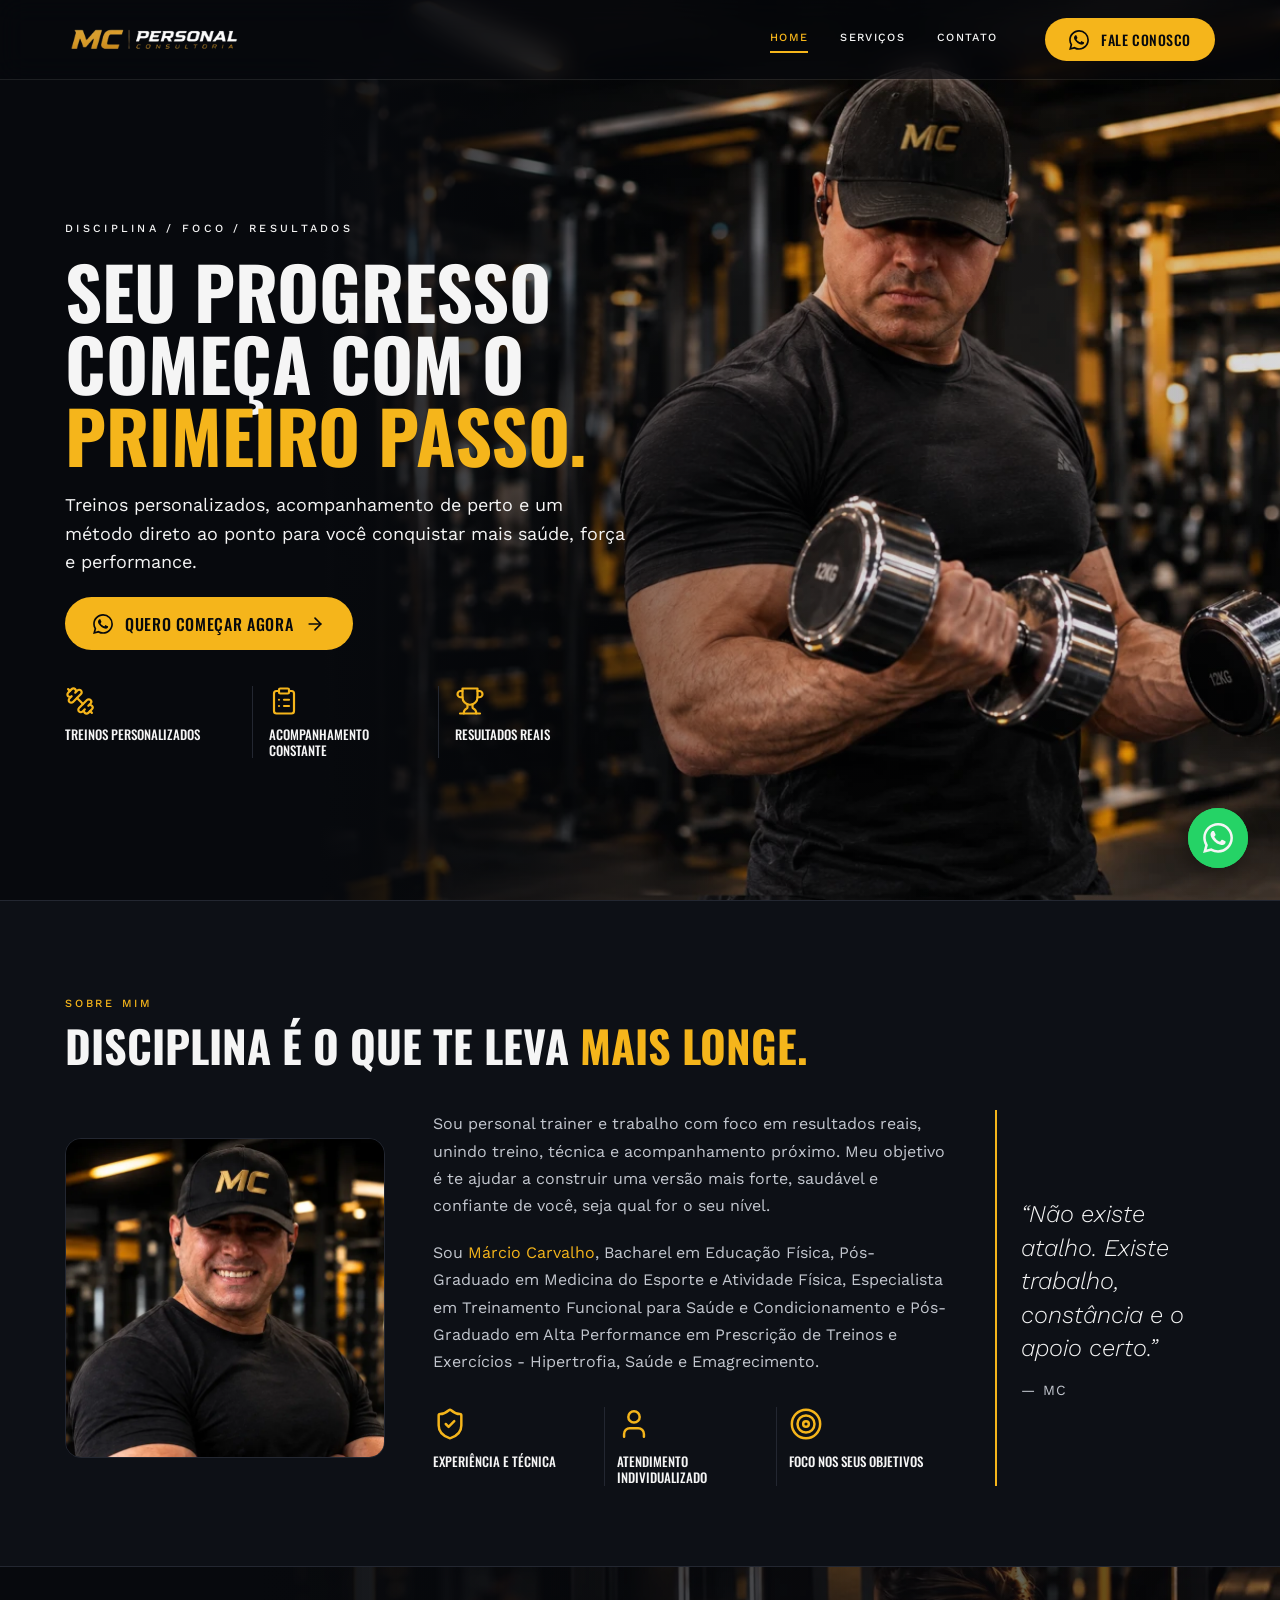
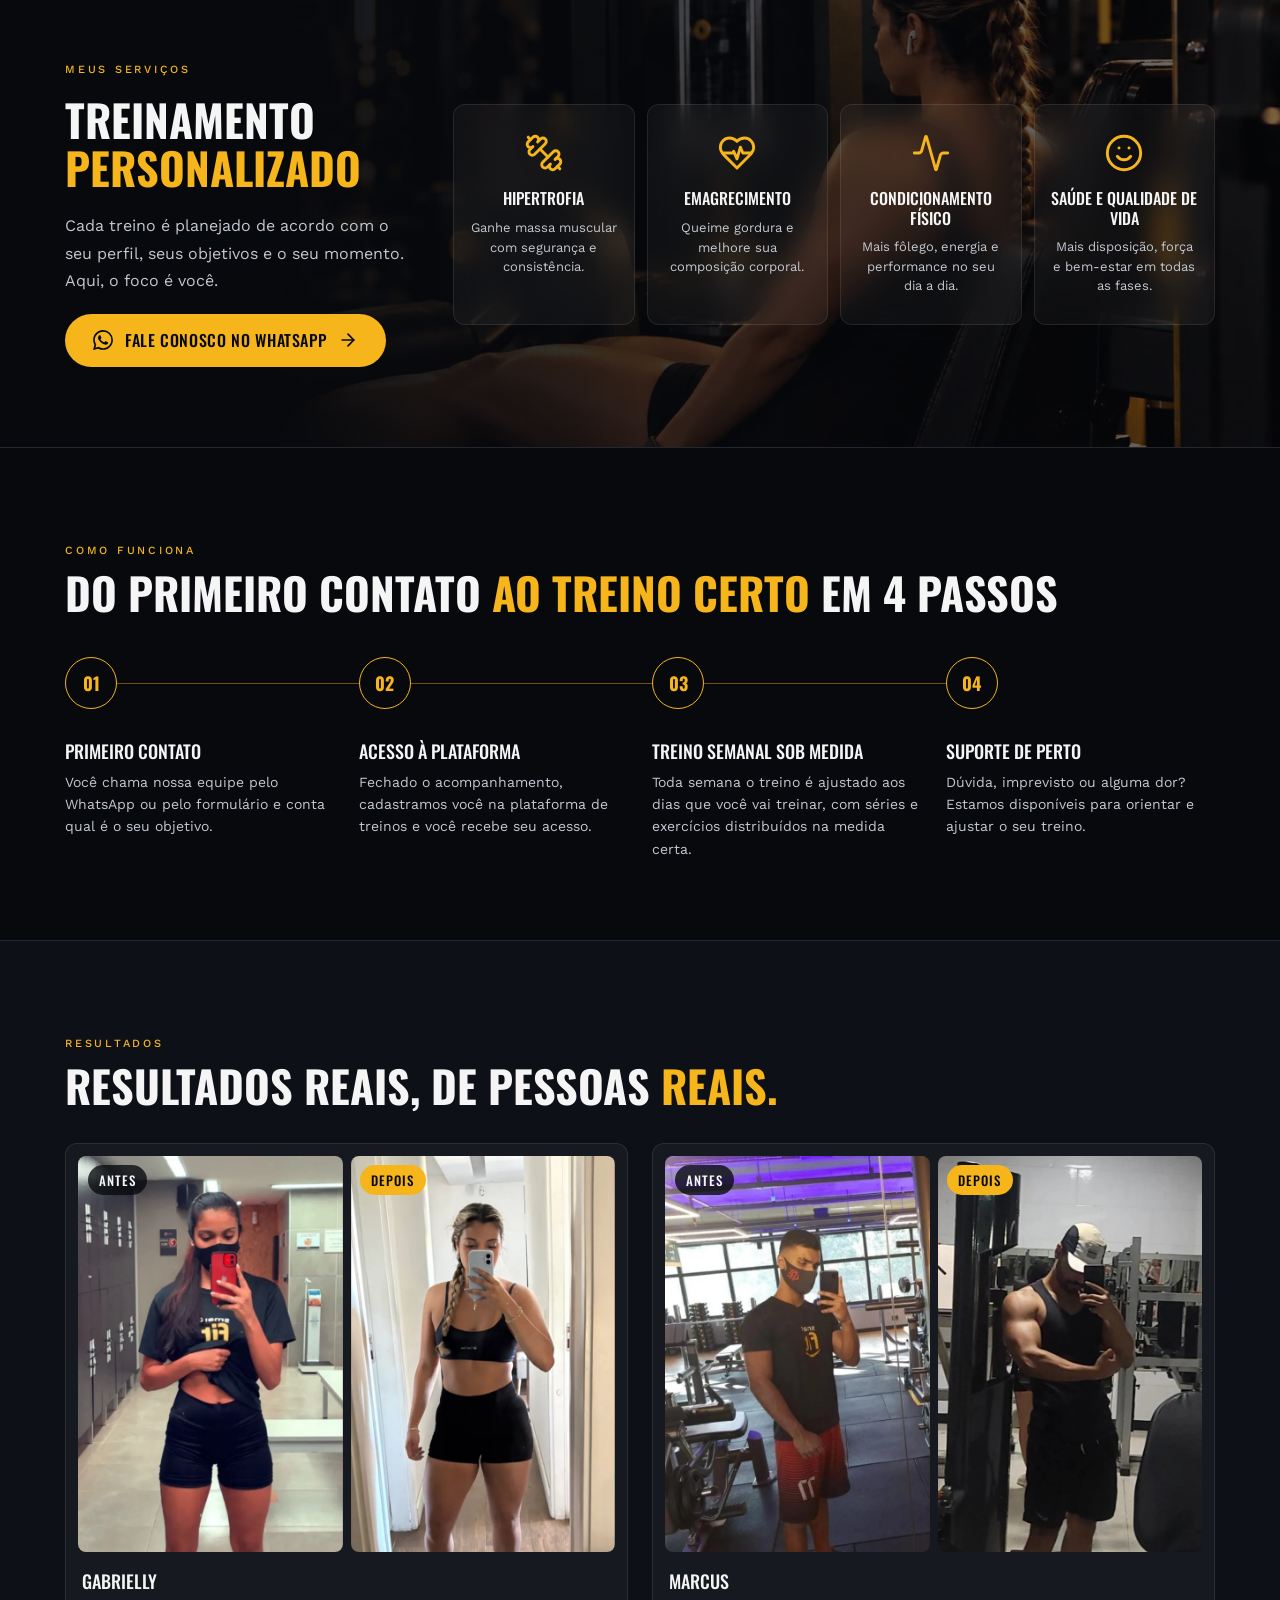
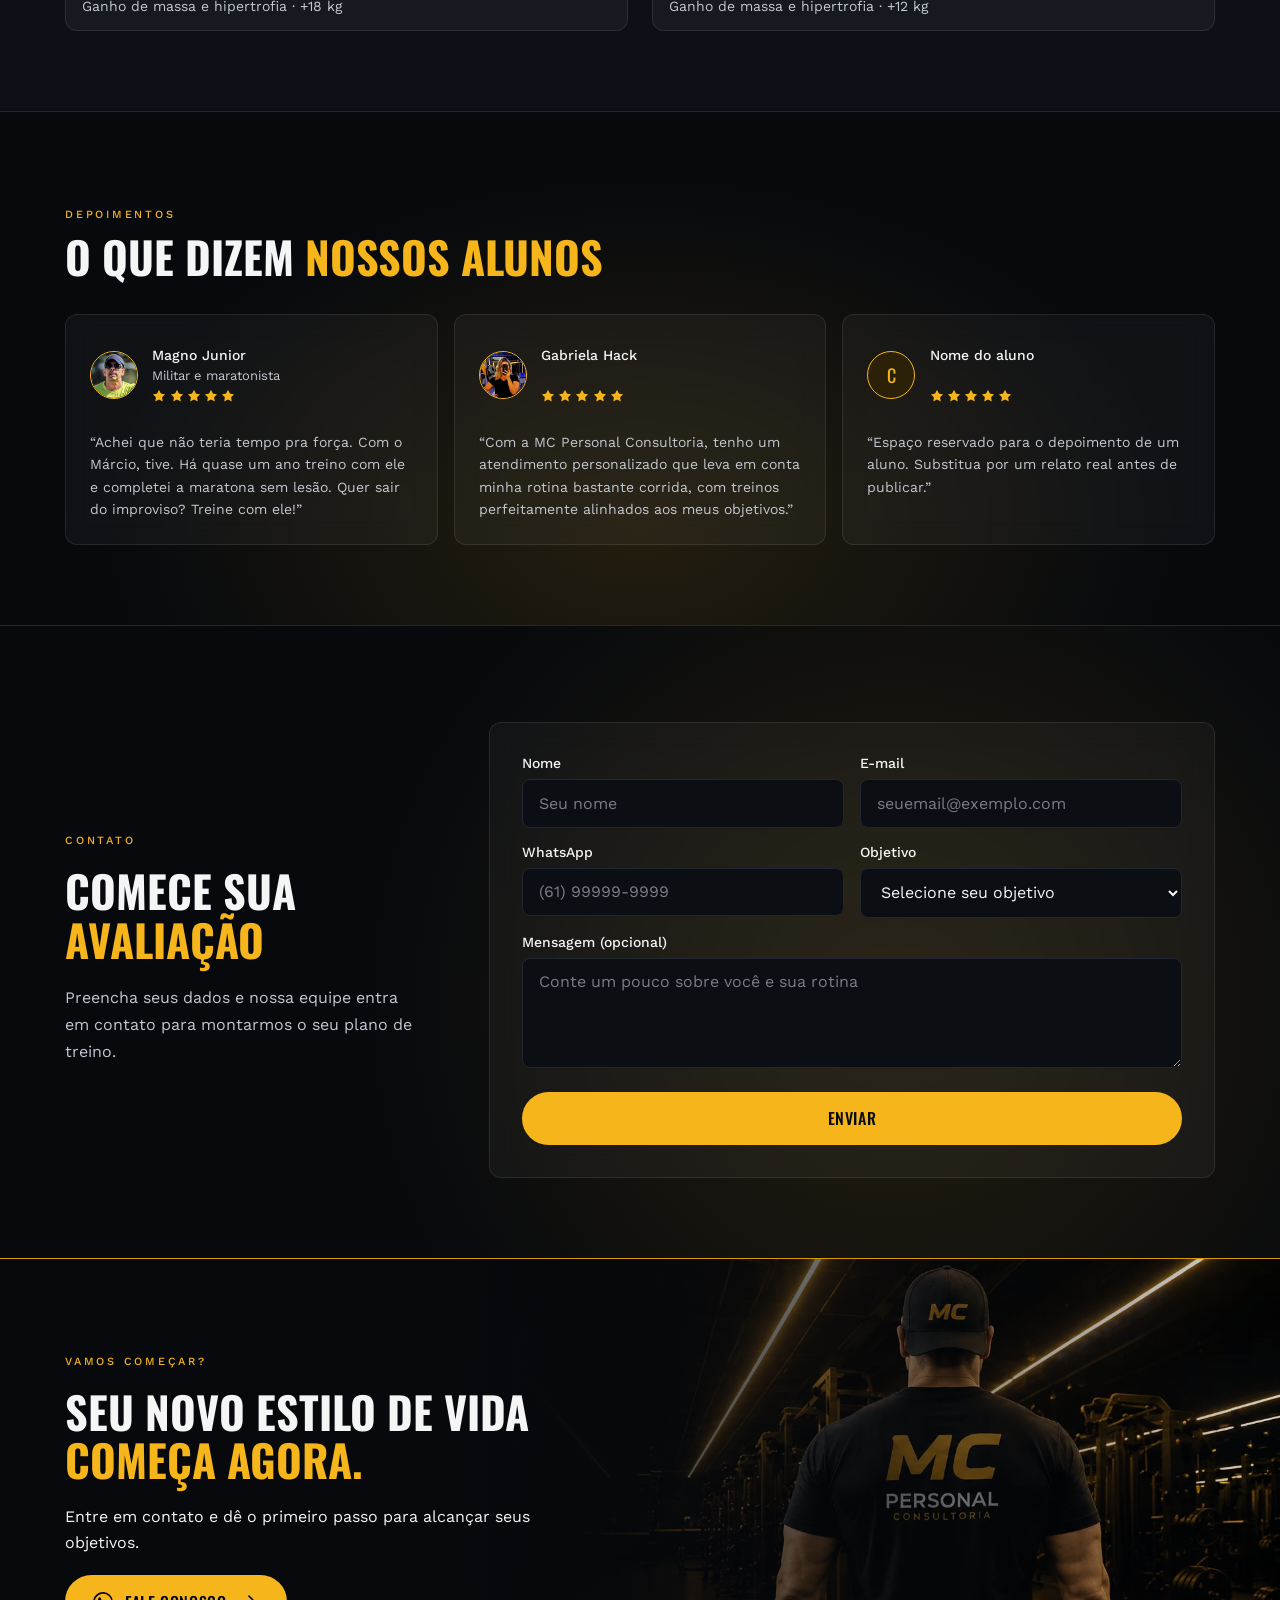
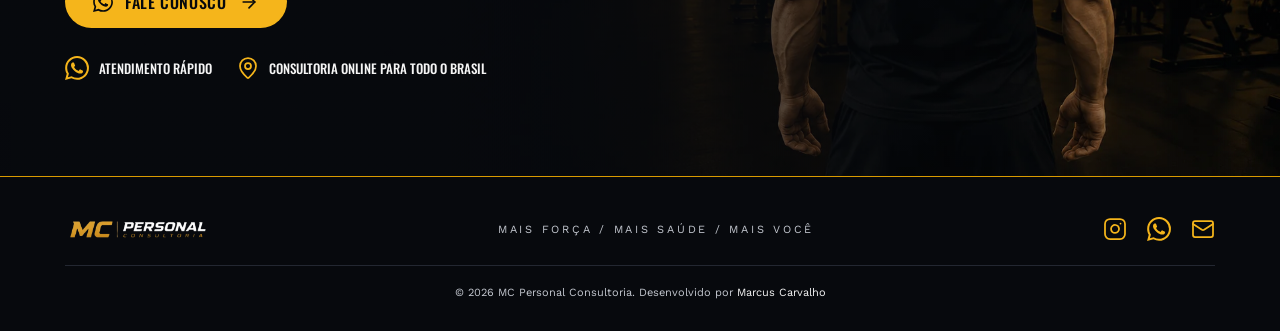
==== index.html @ 65ff67a7 "otimiza o SEO e aponta o site para a Vercel - canonical, og:url e og:image com o endereço da Vercel " ====
<!doctype html>
<html lang="pt-BR">
  <head>
    <meta charset="UTF-8" />
    <meta name="viewport" content="width=device-width, initial-scale=1.0" />
    <meta
      name="description"
      content="Consultoria e treino online com Márcio Carvalho, personal trainer de Brasília: treinos personalizados, ajustados toda semana à sua rotina, com acompanhamento de perto para todo o Brasil."
    />
    <meta name="theme-color" content="#07090d" />
    <meta property="og:type" content="website" />
    <meta property="og:locale" content="pt_BR" />
    <meta property="og:site_name" content="MC Personal Consultoria" />
    <meta
      property="og:title"
      content="MC Personal Consultoria | Personal trainer online"
    />
    <meta
      property="og:description"
      content="Consultoria e treino online com Márcio Carvalho, personal trainer de Brasília. Treinos personalizados e acompanhamento de perto para todo o Brasil."
    />
    <!-- URLs da Vercel: trocar quando o site tiver domínio próprio -->
    <meta property="og:url" content="https://mcpersonal.vercel.app/" />
    <meta
      property="og:image"
      content="https://mcpersonal.vercel.app/assets/og-image.jpg"
    />
    <meta property="og:image:width" content="1200" />
    <meta property="og:image:height" content="630" />
    <meta
      property="og:image:alt"
      content="Márcio Carvalho, personal trainer, treinando com halteres na academia"
    />
    <meta name="twitter:card" content="summary_large_image" />
    <link rel="canonical" href="https://mcpersonal.vercel.app/" />
    <link rel="icon" href="assets/favicon.png" />
    <!-- a foto do hero está no CSS e só seria achada depois da cadeia de @import; o preload antecipa -->
    <link
      rel="preload"
      href="assets/hero.webp"
      as="image"
      type="image/webp"
      fetchpriority="high"
    />
    <!-- abre a conexão com o Google Fonts antes de o global.css pedir as fontes -->
    <link rel="preconnect" href="https://fonts.googleapis.com" />
    <link rel="preconnect" href="https://fonts.gstatic.com" crossorigin />
    <link rel="stylesheet" href="css/style.css" />
    <title>
      Personal Trainer Online | MC Personal Consultoria - Márcio Carvalho
    </title>
    <!-- dados estruturados: dizem ao Google que é um serviço de personal trainer online, sediado em Brasília -->
    <script type="application/ld+json">
      {
        "@context": "https://schema.org",
        "@type": "ProfessionalService",
        "name": "MC Personal Consultoria",
        "description": "Consultoria e treino online com personal trainer: treinos personalizados, ajustados toda semana à rotina do aluno, com acompanhamento de perto.",
        "url": "https://mcpersonal.vercel.app/",
        "image": "https://mcpersonal.vercel.app/assets/og-image.jpg",
        "logo": "https://mcpersonal.vercel.app/assets/logo.webp",
        "telephone": "+55 61 8148-2244",
        "email": "mcpersonalconsultoria@gmail.com",
        "address": {
          "@type": "PostalAddress",
          "addressLocality": "Brasília",
          "addressRegion": "DF",
          "addressCountry": "BR"
        },
        "areaServed": {
          "@type": "Country",
          "name": "Brasil"
        },
        "sameAs": ["https://www.instagram.com/mcpersonalconsultoria/"],
        "founder": {
          "@type": "Person",
          "name": "Márcio Carvalho",
          "jobTitle": "Personal Trainer",
          "description": "Bacharel em Educação Física, Pós-Graduado em Medicina do Esporte e Atividade Física, Especialista em Treinamento Funcional para Saúde e Condicionamento e Pós-Graduado em Alta Performance em Prescrição de Treinos e Exercícios."
        },
        "hasOfferCatalog": {
          "@type": "OfferCatalog",
          "name": "Serviços",
          "itemListElement": [
            {
              "@type": "Offer",
              "itemOffered": {
                "@type": "Service",
                "name": "Treino online para hipertrofia"
              }
            },
            {
              "@type": "Offer",
              "itemOffered": {
                "@type": "Service",
                "name": "Treino online para emagrecimento"
              }
            },
            {
              "@type": "Offer",
              "itemOffered": {
                "@type": "Service",
                "name": "Condicionamento físico"
              }
            },
            {
              "@type": "Offer",
              "itemOffered": {
                "@type": "Service",
                "name": "Saúde e qualidade de vida"
              }
            }
          ]
        }
      }
    </script>
  </head>
  <body>
    <!-- ícones reaproveitados na página com <use href="#icon-..." /> -->
    <svg class="icons" hidden>
      <symbol id="icon-whatsapp" viewBox="0 0 24 24">
        <path
          fill="currentColor"
          d="M17.47 14.38c-.3-.15-1.76-.87-2.03-.97-.27-.1-.47-.15-.67.15-.2.3-.77.97-.94 1.16-.17.2-.35.22-.64.07-.3-.15-1.26-.46-2.39-1.47-.88-.79-1.48-1.76-1.65-2.06-.17-.3-.02-.46.13-.61.13-.13.3-.35.45-.52.15-.17.2-.3.3-.5.1-.2.05-.37-.03-.52-.07-.15-.67-1.61-.92-2.21-.24-.58-.49-.5-.67-.51h-.57c-.2 0-.52.07-.79.37-.27.3-1.04 1.02-1.04 2.48 0 1.46 1.07 2.88 1.21 3.07.15.2 2.1 3.2 5.08 4.49.71.31 1.26.49 1.7.63.71.23 1.36.2 1.87.12.57-.09 1.76-.72 2.01-1.41.25-.7.25-1.29.17-1.41-.07-.13-.27-.2-.57-.35m-5.42 7.4h-.01a9.87 9.87 0 0 1-5.03-1.38l-.36-.21-3.74.98 1-3.65-.24-.37a9.86 9.86 0 0 1-1.51-5.26c0-5.45 4.44-9.88 9.89-9.88 2.64 0 5.12 1.03 6.99 2.9a9.83 9.83 0 0 1 2.89 6.99c0 5.45-4.44 9.88-9.88 9.88m8.41-18.3A11.82 11.82 0 0 0 12.05 0C5.5 0 .16 5.34.16 11.89c0 2.1.55 4.14 1.59 5.95L.06 24l6.3-1.65a11.88 11.88 0 0 0 5.68 1.45h.01c6.55 0 11.89-5.34 11.89-11.89a11.82 11.82 0 0 0-3.48-8.41Z"
        />
      </symbol>
      <symbol id="icon-arrow" viewBox="0 0 24 24">
        <g
          fill="none"
          stroke="currentColor"
          stroke-width="2"
          stroke-linecap="round"
          stroke-linejoin="round"
        >
          <path d="M5 12h14" />
          <path d="m12 5 7 7-7 7" />
        </g>
      </symbol>
      <symbol id="icon-dumbbell" viewBox="0 0 24 24">
        <g
          fill="none"
          stroke="currentColor"
          stroke-width="1.75"
          stroke-linecap="round"
          stroke-linejoin="round"
        >
          <path d="M14.4 14.4 9.6 9.6" />
          <path
            d="M18.66 21.49a2 2 0 1 1-2.83-2.83l-1.77 1.77a2 2 0 1 1-2.83-2.83l6.37-6.36a2 2 0 1 1 2.83 2.83l-1.77 1.77a2 2 0 1 1 2.83 2.83z"
          />
          <path d="m21.5 21.5-1.4-1.4" />
          <path d="M3.9 3.9 2.5 2.5" />
          <path
            d="M6.4 12.77a2 2 0 1 1-2.83-2.83l1.77-1.77a2 2 0 1 1-2.83-2.83l2.83-2.83a2 2 0 1 1 2.83 2.83l1.77-1.77a2 2 0 1 1 2.83 2.83z"
          />
        </g>
      </symbol>
      <symbol id="icon-clipboard" viewBox="0 0 24 24">
        <g
          fill="none"
          stroke="currentColor"
          stroke-width="1.75"
          stroke-linecap="round"
          stroke-linejoin="round"
        >
          <rect width="8" height="4" x="8" y="2" rx="1" />
          <path
            d="M16 4h2a2 2 0 0 1 2 2v14a2 2 0 0 1-2 2H6a2 2 0 0 1-2-2V6a2 2 0 0 1 2-2h2"
          />
          <path d="M12 11h4" />
          <path d="M12 16h4" />
          <path d="M8 11h.01" />
          <path d="M8 16h.01" />
        </g>
      </symbol>
      <symbol id="icon-trophy" viewBox="0 0 24 24">
        <g
          fill="none"
          stroke="currentColor"
          stroke-width="1.75"
          stroke-linecap="round"
          stroke-linejoin="round"
        >
          <path d="M6 9H4.5a2.5 2.5 0 0 1 0-5H6" />
          <path d="M18 9h1.5a2.5 2.5 0 0 0 0-5H18" />
          <path d="M4 22h16" />
          <path
            d="M10 14.66V17c0 .55-.47.98-.97 1.21C7.85 18.75 7 20.24 7 22"
          />
          <path
            d="M14 14.66V17c0 .55.47.98.97 1.21C16.15 18.75 17 20.24 17 22"
          />
          <path d="M18 2H6v7a6 6 0 0 0 12 0V2Z" />
        </g>
      </symbol>
      <symbol id="icon-shield" viewBox="0 0 24 24">
        <g
          fill="none"
          stroke="currentColor"
          stroke-width="1.75"
          stroke-linecap="round"
          stroke-linejoin="round"
        >
          <path
            d="M20 13c0 5-3.5 7.5-7.66 8.95a1 1 0 0 1-.67-.01C7.5 20.5 4 18 4 13V6a1 1 0 0 1 1-1c2 0 4.5-1.2 6.24-2.72a1.17 1.17 0 0 1 1.52 0C14.51 3.81 17 5 19 5a1 1 0 0 1 1 1z"
          />
          <path d="m9 12 2 2 4-4" />
        </g>
      </symbol>
      <symbol id="icon-user" viewBox="0 0 24 24">
        <g
          fill="none"
          stroke="currentColor"
          stroke-width="1.75"
          stroke-linecap="round"
          stroke-linejoin="round"
        >
          <path d="M19 21v-2a4 4 0 0 0-4-4H9a4 4 0 0 0-4 4v2" />
          <circle cx="12" cy="7" r="4" />
        </g>
      </symbol>
      <symbol id="icon-target" viewBox="0 0 24 24">
        <g
          fill="none"
          stroke="currentColor"
          stroke-width="1.75"
          stroke-linecap="round"
          stroke-linejoin="round"
        >
          <circle cx="12" cy="12" r="10" />
          <circle cx="12" cy="12" r="6" />
          <circle cx="12" cy="12" r="2" />
        </g>
      </symbol>
      <symbol id="icon-heart" viewBox="0 0 24 24">
        <g
          fill="none"
          stroke="currentColor"
          stroke-width="1.75"
          stroke-linecap="round"
          stroke-linejoin="round"
        >
          <path
            d="M19 14c1.49-1.46 3-3.21 3-5.5A5.5 5.5 0 0 0 16.5 3c-1.76 0-3 .5-4.5 2-1.5-1.5-2.74-2-4.5-2A5.5 5.5 0 0 0 2 8.5c0 2.3 1.5 4.05 3 5.5l7 7Z"
          />
          <path d="M3.22 12H9.5l.5-1 2 4.5 2-7 1.5 3.5h5.27" />
        </g>
      </symbol>
      <symbol id="icon-activity" viewBox="0 0 24 24">
        <g
          fill="none"
          stroke="currentColor"
          stroke-width="1.75"
          stroke-linecap="round"
          stroke-linejoin="round"
        >
          <path
            d="M22 12h-2.48a2 2 0 0 0-1.93 1.46l-2.35 8.36a.25.25 0 0 1-.48 0L9.24 2.18a.25.25 0 0 0-.48 0l-2.35 8.36A2 2 0 0 1 4.49 12H2"
          />
        </g>
      </symbol>
      <symbol id="icon-smile" viewBox="0 0 24 24">
        <g
          fill="none"
          stroke="currentColor"
          stroke-width="1.75"
          stroke-linecap="round"
          stroke-linejoin="round"
        >
          <circle cx="12" cy="12" r="10" />
          <path d="M8 14s1.5 2 4 2 4-2 4-2" />
          <path d="M9 9h.01" />
          <path d="M15 9h.01" />
        </g>
      </symbol>
      <symbol id="icon-star" viewBox="0 0 24 24">
        <path
          fill="currentColor"
          d="M11.53 2.3a.53.53 0 0 1 .94 0l2.31 4.68a2.12 2.12 0 0 0 1.6 1.16l5.16.76a.53.53 0 0 1 .3.9l-3.74 3.64a2.12 2.12 0 0 0-.61 1.88l.88 5.14a.53.53 0 0 1-.77.56l-4.62-2.43a2.12 2.12 0 0 0-1.97 0L6.4 21.01a.53.53 0 0 1-.77-.56l.88-5.14a2.12 2.12 0 0 0-.61-1.88L2.16 9.8a.53.53 0 0 1 .3-.91l5.16-.75a2.12 2.12 0 0 0 1.6-1.16z"
        />
      </symbol>
      <symbol id="icon-pin" viewBox="0 0 24 24">
        <g
          fill="none"
          stroke="currentColor"
          stroke-width="1.75"
          stroke-linecap="round"
          stroke-linejoin="round"
        >
          <path
            d="M20 10c0 4.99-5.54 10.19-7.4 11.8a1 1 0 0 1-1.2 0C9.54 20.19 4 14.99 4 10a8 8 0 0 1 16 0"
          />
          <circle cx="12" cy="10" r="3" />
        </g>
      </symbol>
      <symbol id="icon-instagram" viewBox="0 0 24 24">
        <g
          fill="none"
          stroke="currentColor"
          stroke-width="1.75"
          stroke-linecap="round"
          stroke-linejoin="round"
        >
          <rect width="20" height="20" x="2" y="2" rx="5" />
          <path d="M16 11.37A4 4 0 1 1 12.63 8 4 4 0 0 1 16 11.37z" />
          <path d="M17.5 6.5h.01" />
        </g>
      </symbol>
      <symbol id="icon-mail" viewBox="0 0 24 24">
        <g
          fill="none"
          stroke="currentColor"
          stroke-width="1.75"
          stroke-linecap="round"
          stroke-linejoin="round"
        >
          <rect width="20" height="16" x="2" y="4" rx="2" />
          <path d="m22 7-8.97 5.7a1.94 1.94 0 0 1-2.06 0L2 7" />
        </g>
      </symbol>
    </svg>
    <header class="header">
      <div class="header-content">
        <a class="logo" href="#inicio" aria-label="Voltar ao início">
          <img
            class="logo-img"
            src="assets/logo.webp"
            alt="Logo da MC Personal Consultoria"
            width="480"
            height="75"
          />
        </a>
        <div class="navigation">
          <button
            class="menu-toggle"
            type="button"
            aria-label="Abrir menu"
            aria-expanded="false"
            aria-controls="menu-principal"
          >
            <span class="bar"></span>
            <span class="bar"></span>
            <span class="bar"></span>
          </button>
          <nav class="navbar" id="menu-principal">
            <ul class="nav-list">
              <li><a class="nav-link ativo" href="#inicio">Home</a></li>
              <li><a class="nav-link" href="#servicos">Serviços</a></li>
              <li><a class="nav-link" href="#contato">Contato</a></li>
            </ul>
            <a
              class="primary-button nav-button"
              href="https://wa.me/556181482244?text=Olá!%20Vim%20pelo%20site%20e%20quero%20começar."
              target="_blank"
              rel="noopener noreferrer"
            >
              <svg class="button-icon" aria-hidden="true">
                <use href="#icon-whatsapp" />
              </svg>
              Fale conosco
            </a>
          </nav>
        </div>
      </div>
    </header>
    <main>
      <section class="hero" id="inicio">
        <div class="hero-content">
          <div class="hero-copy">
            <p class="hero-tagline">Disciplina / Foco / Resultados</p>
            <h1 class="hero-title">
              Seu progresso começa com o
              <span class="destaque">primeiro passo.</span>
            </h1>
            <p class="hero-text">
              Treinos personalizados, acompanhamento de perto e um método direto
              ao ponto para você conquistar mais saúde, força e performance.
            </p>
            <a
              class="primary-button"
              href="https://wa.me/556181482244?text=Olá!%20Vim%20pelo%20site%20e%20quero%20começar."
              target="_blank"
              rel="noopener noreferrer"
            >
              <svg class="button-icon" aria-hidden="true">
                <use href="#icon-whatsapp" />
              </svg>
              Quero começar agora
              <svg class="button-icon" aria-hidden="true">
                <use href="#icon-arrow" />
              </svg>
            </a>
            <div class="hero-cards">
              <div class="hero-cards-item reveal">
                <svg class="hero-cards-img" aria-hidden="true">
                  <use href="#icon-dumbbell" />
                </svg>
                <h3 class="hero-cards-item-title">Treinos personalizados</h3>
              </div>
              <div class="hero-cards-item reveal">
                <svg class="hero-cards-img" aria-hidden="true">
                  <use href="#icon-clipboard" />
                </svg>
                <h3 class="hero-cards-item-title">Acompanhamento constante</h3>
              </div>
              <div class="hero-cards-item reveal">
                <svg class="hero-cards-img" aria-hidden="true">
                  <use href="#icon-trophy" />
                </svg>
                <h3 class="hero-cards-item-title">Resultados reais</h3>
              </div>
            </div>
          </div>
        </div>
      </section>
      <section class="about" id="sobre">
        <h2 class="section-title">SOBRE MIM</h2>
        <h3 class="section-headline about-headline">
          Disciplina é o que te leva
          <span class="destaque">mais longe.</span>
        </h3>
        <div class="about-content">
          <figure class="about-figure reveal reveal-left">
            <img
              class="about-img"
              src="assets/profile.webp"
              alt="Márcio Carvalho sorrindo, de boné MC, na academia"
              width="640"
              height="640"
              loading="lazy"
              decoding="async"
            />
          </figure>
          <div class="about-copy reveal">
            <p class="about-text">
              Sou personal trainer e trabalho com foco em resultados reais,
              unindo treino, técnica e acompanhamento próximo. Meu objetivo é te
              ajudar a construir uma versão mais forte, saudável e confiante de
              você, seja qual for o seu nível.
            </p>
            <p class="about-text">
              Sou <span class="destaque">Márcio Carvalho</span>, Bacharel em
              Educação Física, Pós-Graduado em Medicina do Esporte e Atividade
              Física, Especialista em Treinamento Funcional para Saúde e
              Condicionamento e Pós-Graduado em Alta Performance em Prescrição
              de Treinos e Exercícios - Hipertrofia, Saúde e Emagrecimento.
            </p>
            <div class="about-cards">
              <div class="about-cards-item reveal">
                <svg class="about-cards-img" aria-hidden="true">
                  <use href="#icon-shield" />
                </svg>
                <h4 class="about-cards-item-title">Experiência e técnica</h4>
              </div>
              <div class="about-cards-item reveal">
                <svg class="about-cards-img" aria-hidden="true">
                  <use href="#icon-user" />
                </svg>
                <h4 class="about-cards-item-title">
                  Atendimento individualizado
                </h4>
              </div>
              <div class="about-cards-item reveal">
                <svg class="about-cards-img" aria-hidden="true">
                  <use href="#icon-target" />
                </svg>
                <h4 class="about-cards-item-title">Foco nos seus objetivos</h4>
              </div>
            </div>
          </div>
          <blockquote class="about-quote reveal reveal-right">
            <p class="about-quote-text">
              “Não existe atalho. Existe trabalho, constância e o apoio certo.”
            </p>
            <cite class="about-quote-author">— MC</cite>
          </blockquote>
        </div>
      </section>
      <section class="services" id="servicos">
        <div class="services-content">
          <div class="services-copy reveal">
            <h2 class="section-title">MEUS SERVIÇOS</h2>
            <h3 class="section-headline">
              Treinamento <span class="destaque">personalizado</span>
            </h3>
            <p class="services-text">
              Cada treino é planejado de acordo com o seu perfil, seus objetivos
              e o seu momento. Aqui, o foco é você.
            </p>
            <a
              class="primary-button"
              href="https://wa.me/556181482244?text=Olá!%20Quero%20saber%20mais%20sobre%20o%20treinamento%20personalizado."
              target="_blank"
              rel="noopener noreferrer"
            >
              <svg class="button-icon" aria-hidden="true">
                <use href="#icon-whatsapp" />
              </svg>
              Fale conosco no WhatsApp
              <svg class="button-icon" aria-hidden="true">
                <use href="#icon-arrow" />
              </svg>
            </a>
          </div>
          <div class="services-cards">
            <div class="services-cards-item reveal">
              <svg class="services-cards-img" aria-hidden="true">
                <use href="#icon-dumbbell" />
              </svg>
              <div class="services-cards-item-copy">
                <h4 class="services-cards-item-title">Hipertrofia</h4>
                <p class="services-cards-item-text">
                  Ganhe massa muscular com segurança e consistência.
                </p>
              </div>
            </div>
            <div class="services-cards-item reveal">
              <svg class="services-cards-img" aria-hidden="true">
                <use href="#icon-heart" />
              </svg>
              <div class="services-cards-item-copy">
                <h4 class="services-cards-item-title">Emagrecimento</h4>
                <p class="services-cards-item-text">
                  Queime gordura e melhore sua composição corporal.
                </p>
              </div>
            </div>
            <div class="services-cards-item reveal">
              <svg class="services-cards-img" aria-hidden="true">
                <use href="#icon-activity" />
              </svg>
              <div class="services-cards-item-copy">
                <h4 class="services-cards-item-title">
                  Condicionamento físico
                </h4>
                <p class="services-cards-item-text">
                  Mais fôlego, energia e performance no seu dia a dia.
                </p>
              </div>
            </div>
            <div class="services-cards-item reveal">
              <svg class="services-cards-img" aria-hidden="true">
                <use href="#icon-smile" />
              </svg>
              <div class="services-cards-item-copy">
                <h4 class="services-cards-item-title">
                  Saúde e qualidade de vida
                </h4>
                <p class="services-cards-item-text">
                  Mais disposição, força e bem-estar em todas as fases.
                </p>
              </div>
            </div>
          </div>
        </div>
      </section>
      <section class="process" id="como-funciona">
        <h2 class="section-title">COMO FUNCIONA</h2>
        <div class="process-content">
          <div class="process-copy">
            <h3 class="section-headline">
              Do primeiro contato
              <span class="destaque">ao treino certo</span> em 4 passos
            </h3>
          </div>
          <div class="process-cards">
            <div class="process-cards-item reveal">
              <span class="process-cards-number">01</span>
              <div class="process-cards-item-copy">
                <h4 class="process-cards-item-title">Primeiro contato</h4>
                <p class="process-cards-item-text">
                  Você chama nossa equipe pelo WhatsApp ou pelo formulário e conta
                  qual é o seu objetivo.
                </p>
              </div>
            </div>
            <div class="process-cards-item reveal">
              <span class="process-cards-number">02</span>
              <div class="process-cards-item-copy">
                <h4 class="process-cards-item-title">Acesso à plataforma</h4>
                <p class="process-cards-item-text">
                  Fechado o acompanhamento, cadastramos você na plataforma de
                  treinos e você recebe seu acesso.
                </p>
              </div>
            </div>
            <div class="process-cards-item reveal">
              <span class="process-cards-number">03</span>
              <div class="process-cards-item-copy">
                <h4 class="process-cards-item-title">
                  Treino semanal sob medida
                </h4>
                <p class="process-cards-item-text">
                  Toda semana o treino é ajustado aos dias que você vai treinar,
                  com séries e exercícios distribuídos na medida certa.
                </p>
              </div>
            </div>
            <div class="process-cards-item reveal">
              <span class="process-cards-number">04</span>
              <div class="process-cards-item-copy">
                <h4 class="process-cards-item-title">Suporte de perto</h4>
                <p class="process-cards-item-text">
                  Dúvida, imprevisto ou alguma dor? Estamos disponíveis para
                  orientar e ajustar o seu treino.
                </p>
              </div>
            </div>
          </div>
        </div>
      </section>
      <section class="results" id="resultados">
        <h2 class="section-title">RESULTADOS</h2>
        <div class="results-content">
          <div class="results-copy">
            <h3 class="section-headline">
              Resultados reais, de pessoas
              <span class="destaque">reais.</span>
            </h3>
          </div>
          <!-- antes e depois: fotos padronizadas em 600x900 (before-N / after-N) -->
          <div class="results-cards">
            <figure class="results-cards-item reveal">
              <div class="results-cards-photos">
                <div class="results-cards-photo">
                  <img
                    class="results-cards-img"
                    src="assets/before-1.webp"
                    alt="Aluna no início do acompanhamento"
                    width="600"
                    height="900"
                    loading="lazy"
                    decoding="async"
                  />
                  <span class="results-cards-tag">Antes</span>
                </div>
                <div class="results-cards-photo">
                  <img
                    class="results-cards-img"
                    src="assets/after-1.webp"
                    alt="A mesma aluna depois do acompanhamento, com mais massa muscular nas pernas, glúteos e ombros"
                    width="600"
                    height="900"
                    loading="lazy"
                    decoding="async"
                  />
                  <span
                    class="results-cards-tag results-cards-tag-after"
                    >Depois</span
                  >
                </div>
              </div>
              <figcaption class="results-cards-item-copy">
                <h4 class="results-cards-item-title">Gabrielly</h4>
                <p class="results-cards-item-text">
                  Ganho de massa e hipertrofia · +18 kg
                </p>
              </figcaption>
            </figure>
            <figure class="results-cards-item reveal">
              <div class="results-cards-photos">
                <div class="results-cards-photo">
                  <img
                    class="results-cards-img"
                    src="assets/before-2.webp"
                    alt="Aluno no início do acompanhamento"
                    width="600"
                    height="900"
                    loading="lazy"
                    decoding="async"
                  />
                  <span class="results-cards-tag">Antes</span>
                </div>
                <div class="results-cards-photo">
                  <img
                    class="results-cards-img"
                    src="assets/after-2.webp"
                    alt="O mesmo aluno depois do acompanhamento, com mais massa muscular nos braços e ombros"
                    width="600"
                    height="900"
                    loading="lazy"
                    decoding="async"
                  />
                  <span
                    class="results-cards-tag results-cards-tag-after"
                    >Depois</span
                  >
                </div>
              </div>
              <figcaption class="results-cards-item-copy">
                <h4 class="results-cards-item-title">Marcus</h4>
                <p class="results-cards-item-text">
                  Ganho de massa e hipertrofia · +12 kg
                </p>
              </figcaption>
            </figure>
          </div>
        </div>
      </section>
      <section class="testimonials" id="depoimentos">
        <h2 class="section-title">DEPOIMENTOS</h2>
        <div class="testimonials-content">
          <div class="testimonials-copy">
            <h3 class="section-headline">
              O que dizem <span class="destaque">nossos alunos</span>
            </h3>
          </div>
          <!-- ordem: homem, mulher, homem; o card 3 ainda é placeholder -->
          <div class="testimonials-cards">
            <div class="testimonials-cards-item reveal">
              <div class="testimonials-cards-header">
                <img
                  class="testimonials-cards-avatar"
                  src="assets/testimonial-1.webp"
                  alt="Magno Junior"
                  width="160"
                  height="160"
                  loading="lazy"
                  decoding="async"
                />
                <div class="testimonials-cards-item-copy">
                  <h4 class="testimonials-cards-item-title">Magno Junior</h4>
                  <p class="testimonials-cards-item-role">
                    Militar e maratonista
                  </p>
                  <div class="testimonials-cards-stars" aria-label="5 estrelas">
                    <svg class="testimonials-cards-img" aria-hidden="true">
                      <use href="#icon-star" />
                    </svg>
                    <svg class="testimonials-cards-img" aria-hidden="true">
                      <use href="#icon-star" />
                    </svg>
                    <svg class="testimonials-cards-img" aria-hidden="true">
                      <use href="#icon-star" />
                    </svg>
                    <svg class="testimonials-cards-img" aria-hidden="true">
                      <use href="#icon-star" />
                    </svg>
                    <svg class="testimonials-cards-img" aria-hidden="true">
                      <use href="#icon-star" />
                    </svg>
                  </div>
                </div>
              </div>
              <p class="testimonials-cards-item-text">
                “Achei que não teria tempo pra força. Com o Márcio, tive. Há
                quase um ano treino com ele e completei a maratona sem lesão.
                Quer sair do improviso? Treine com ele!”
              </p>
            </div>
            <div class="testimonials-cards-item reveal">
              <div class="testimonials-cards-header">
                <img
                  class="testimonials-cards-avatar"
                  src="assets/testimonial-2.webp"
                  alt="Gabriela Hack"
                  width="160"
                  height="160"
                  loading="lazy"
                  decoding="async"
                />
                <div class="testimonials-cards-item-copy">
                  <h4 class="testimonials-cards-item-title">Gabriela Hack</h4>
                  <!-- sem profissão: linha invisível só para manter a altura igual aos outros cards -->
                  <p
                    class="testimonials-cards-item-role testimonials-cards-item-role-empty"
                    aria-hidden="true"
                  >
                    &nbsp;
                  </p>
                  <div class="testimonials-cards-stars" aria-label="5 estrelas">
                    <svg class="testimonials-cards-img" aria-hidden="true">
                      <use href="#icon-star" />
                    </svg>
                    <svg class="testimonials-cards-img" aria-hidden="true">
                      <use href="#icon-star" />
                    </svg>
                    <svg class="testimonials-cards-img" aria-hidden="true">
                      <use href="#icon-star" />
                    </svg>
                    <svg class="testimonials-cards-img" aria-hidden="true">
                      <use href="#icon-star" />
                    </svg>
                    <svg class="testimonials-cards-img" aria-hidden="true">
                      <use href="#icon-star" />
                    </svg>
                  </div>
                </div>
              </div>
              <p class="testimonials-cards-item-text">
                “Com a MC Personal Consultoria, tenho um atendimento
                personalizado que leva em conta minha rotina bastante corrida,
                com treinos perfeitamente alinhados aos meus objetivos.”
              </p>
            </div>
            <div class="testimonials-cards-item reveal">
              <div class="testimonials-cards-header">
                <span class="testimonials-cards-avatar" aria-hidden="true"
                  >C</span
                >
                <div class="testimonials-cards-item-copy">
                  <h4 class="testimonials-cards-item-title">Nome do aluno</h4>
                  <p
                    class="testimonials-cards-item-role testimonials-cards-item-role-empty"
                    aria-hidden="true"
                  >
                    &nbsp;
                  </p>
                  <div class="testimonials-cards-stars" aria-label="5 estrelas">
                    <svg class="testimonials-cards-img" aria-hidden="true">
                      <use href="#icon-star" />
                    </svg>
                    <svg class="testimonials-cards-img" aria-hidden="true">
                      <use href="#icon-star" />
                    </svg>
                    <svg class="testimonials-cards-img" aria-hidden="true">
                      <use href="#icon-star" />
                    </svg>
                    <svg class="testimonials-cards-img" aria-hidden="true">
                      <use href="#icon-star" />
                    </svg>
                    <svg class="testimonials-cards-img" aria-hidden="true">
                      <use href="#icon-star" />
                    </svg>
                  </div>
                </div>
              </div>
              <p class="testimonials-cards-item-text">
                “Espaço reservado para o depoimento de um aluno. Substitua por um
                relato real antes de publicar.”
              </p>
            </div>
          </div>
        </div>
      </section>
      <section class="contact" id="contato">
        <div class="contact-content">
          <div class="contact-copy reveal">
            <h2 class="section-title">CONTATO</h2>
            <h3 class="section-headline">
              Comece sua <span class="destaque">avaliação</span>
            </h3>
            <p class="contact-text">
              Preencha seus dados e nossa equipe entra em contato para montarmos o
              seu plano de treino.
            </p>
          </div>
          <form class="form reveal" action="#">
            <!-- campo invisível: só robô preenche -->
            <input
              type="text"
              name="website"
              id="website"
              class="form-trap"
              tabindex="-1"
              autocomplete="off"
              aria-hidden="true"
            />
            <div class="form-field">
              <label class="form-label" for="name">Nome</label>
              <input
                class="form-input"
                id="name"
                type="text"
                name="name"
                placeholder="Seu nome"
                autocomplete="name"
                required
              />
            </div>
            <div class="form-field">
              <label class="form-label" for="email">E-mail</label>
              <input
                class="form-input"
                id="email"
                type="email"
                name="email"
                placeholder="seuemail@exemplo.com"
                autocomplete="email"
                required
              />
            </div>
            <div class="form-field">
              <label class="form-label" for="phone">WhatsApp</label>
              <input
                class="form-input"
                id="phone"
                type="tel"
                name="phone"
                placeholder="(61) 99999-9999"
                autocomplete="tel"
                required
              />
            </div>
            <div class="form-field">
              <label class="form-label" for="goal">Objetivo</label>
              <select class="form-input" id="goal" name="goal" required>
                <option value="">Selecione seu objetivo</option>
                <option value="Emagrecimento">Emagrecimento</option>
                <option value="Hipertrofia">Hipertrofia</option>
                <option value="Condicionamento físico">
                  Condicionamento físico
                </option>
                <option value="Saúde e qualidade de vida">
                  Saúde e qualidade de vida
                </option>
              </select>
            </div>
            <div class="form-field">
              <label class="form-label" for="message"
                >Mensagem (opcional)</label
              >
              <textarea
                class="form-input form-textarea"
                id="message"
                name="message"
                placeholder="Conte um pouco sobre você e sua rotina"
              ></textarea>
            </div>
            <button class="primary-button form-button" type="submit">
              Enviar
            </button>
            <p class="form-status" role="status"></p>
          </form>
        </div>
      </section>
      <section class="cta-final">
        <div class="cta-final-content">
          <div class="cta-final-copy reveal">
            <h2 class="section-title">VAMOS COMEÇAR?</h2>
            <h3 class="section-headline">
              Seu novo estilo de vida
              <span class="destaque">começa agora.</span>
            </h3>
            <p class="cta-final-text">
              Entre em contato e dê o primeiro passo para alcançar seus
              objetivos.
            </p>
            <a
              class="primary-button"
              href="https://wa.me/556181482244?text=Olá!%20Vim%20pelo%20site%20e%20quero%20começar."
              target="_blank"
              rel="noopener noreferrer"
            >
              <svg class="button-icon" aria-hidden="true">
                <use href="#icon-whatsapp" />
              </svg>
              Fale conosco
              <svg class="button-icon" aria-hidden="true">
                <use href="#icon-arrow" />
              </svg>
            </a>
            <div class="cta-final-cards">
              <div class="cta-final-cards-item reveal">
                <svg class="cta-final-cards-img" aria-hidden="true">
                  <use href="#icon-whatsapp" />
                </svg>
                <p class="cta-final-cards-item-text">Atendimento rápido</p>
              </div>
              <div class="cta-final-cards-item reveal">
                <svg class="cta-final-cards-img" aria-hidden="true">
                  <use href="#icon-pin" />
                </svg>
                <p class="cta-final-cards-item-text">
                  Consultoria online para todo o Brasil
                </p>
              </div>
            </div>
          </div>
        </div>
      </section>
    </main>
    <footer class="footer">
      <div class="footer-content">
        <img
          class="footer-logo"
          src="assets/logo.webp"
          alt="Logo da MC Personal Consultoria"
          width="480"
          height="75"
          loading="lazy"
          decoding="async"
        />
        <p class="footer-slogan">Mais força / Mais saúde / Mais você</p>
        <div class="footer-links">
          <a
            class="footer-links-item"
            href="https://www.instagram.com/mcpersonalconsultoria/"
            target="_blank"
            rel="noopener noreferrer"
            aria-label="Instagram"
          >
            <svg class="footer-links-img" aria-hidden="true">
              <use href="#icon-instagram" />
            </svg>
          </a>
          <a
            class="footer-links-item"
            href="https://wa.me/556181482244"
            target="_blank"
            rel="noopener noreferrer"
            aria-label="WhatsApp"
          >
            <svg class="footer-links-img" aria-hidden="true">
              <use href="#icon-whatsapp" />
            </svg>
          </a>
          <a
            class="footer-links-item"
            href="mailto:mcpersonalconsultoria@gmail.com"
            aria-label="E-mail"
          >
            <svg class="footer-links-img" aria-hidden="true">
              <use href="#icon-mail" />
            </svg>
          </a>
        </div>
      </div>
      <p class="footer-rights">
        © 2026 MC Personal Consultoria. Desenvolvido por
        <a
          class="footer-rights-link"
          href="https://www.instagram.com/carvalho0mrc/"
          target="_blank"
          rel="noopener noreferrer"
          >Marcus Carvalho</a
        >
      </p>
    </footer>
    <a
      class="whatsapp-float"
      href="https://wa.me/556181482244?text=Olá!%20Vim%20pelo%20site%20e%20quero%20começar."
      target="_blank"
      rel="noopener noreferrer"
      aria-label="Conversar no WhatsApp"
    >
      <svg class="whatsapp-float-img" aria-hidden="true">
        <use href="#icon-whatsapp" />
      </svg>
    </a>
    <script src="js/menu.js"></script>
    <script src="js/reveal.js"></script>
    <script src="js/active-link.js"></script>
    <script src="js/form.js"></script>
  </body>
</html>
---- css/style.css ----
@import url(global.css);
@import url(header.css);
@import url(hero.css);
@import url(about.css);
@import url(services.css);
@import url(process.css);
@import url(results.css);
@import url(testimonials.css);
@import url(contact.css);
@import url(cta-final.css);
@import url(footer.css);
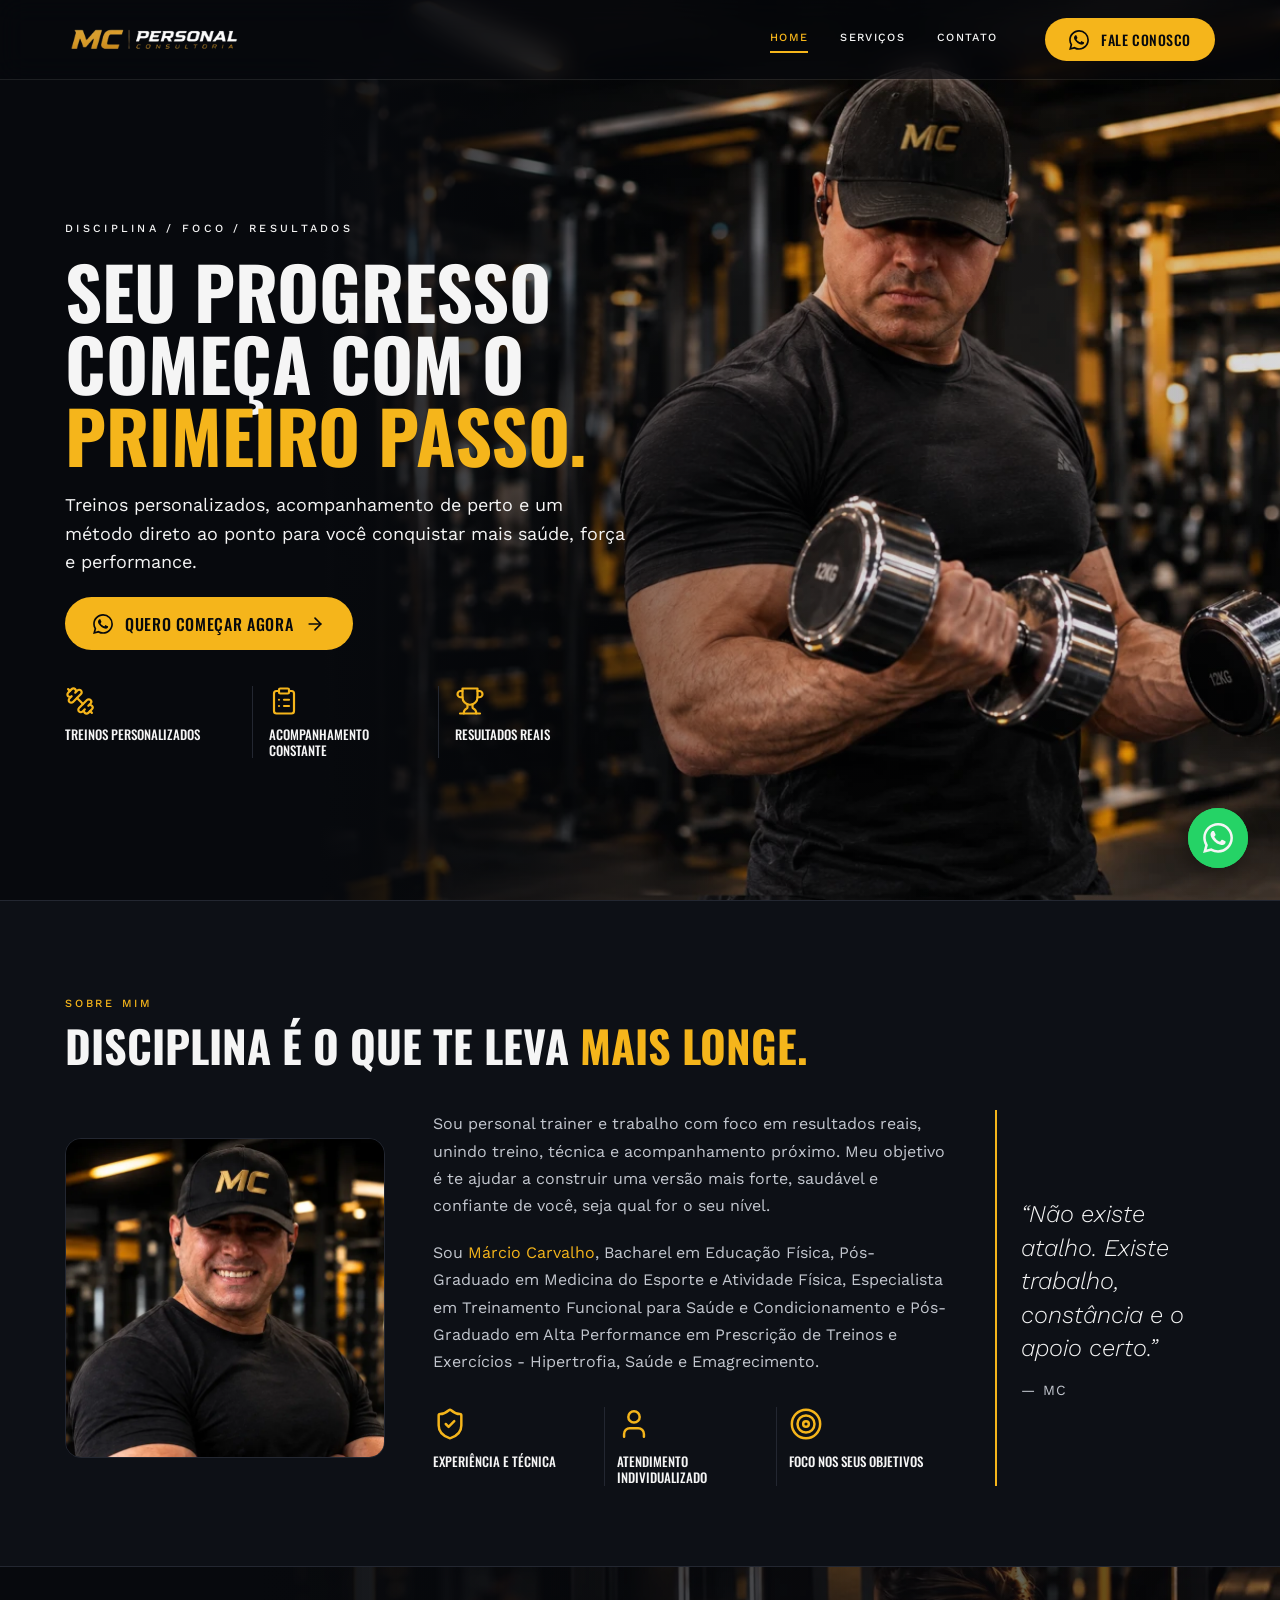
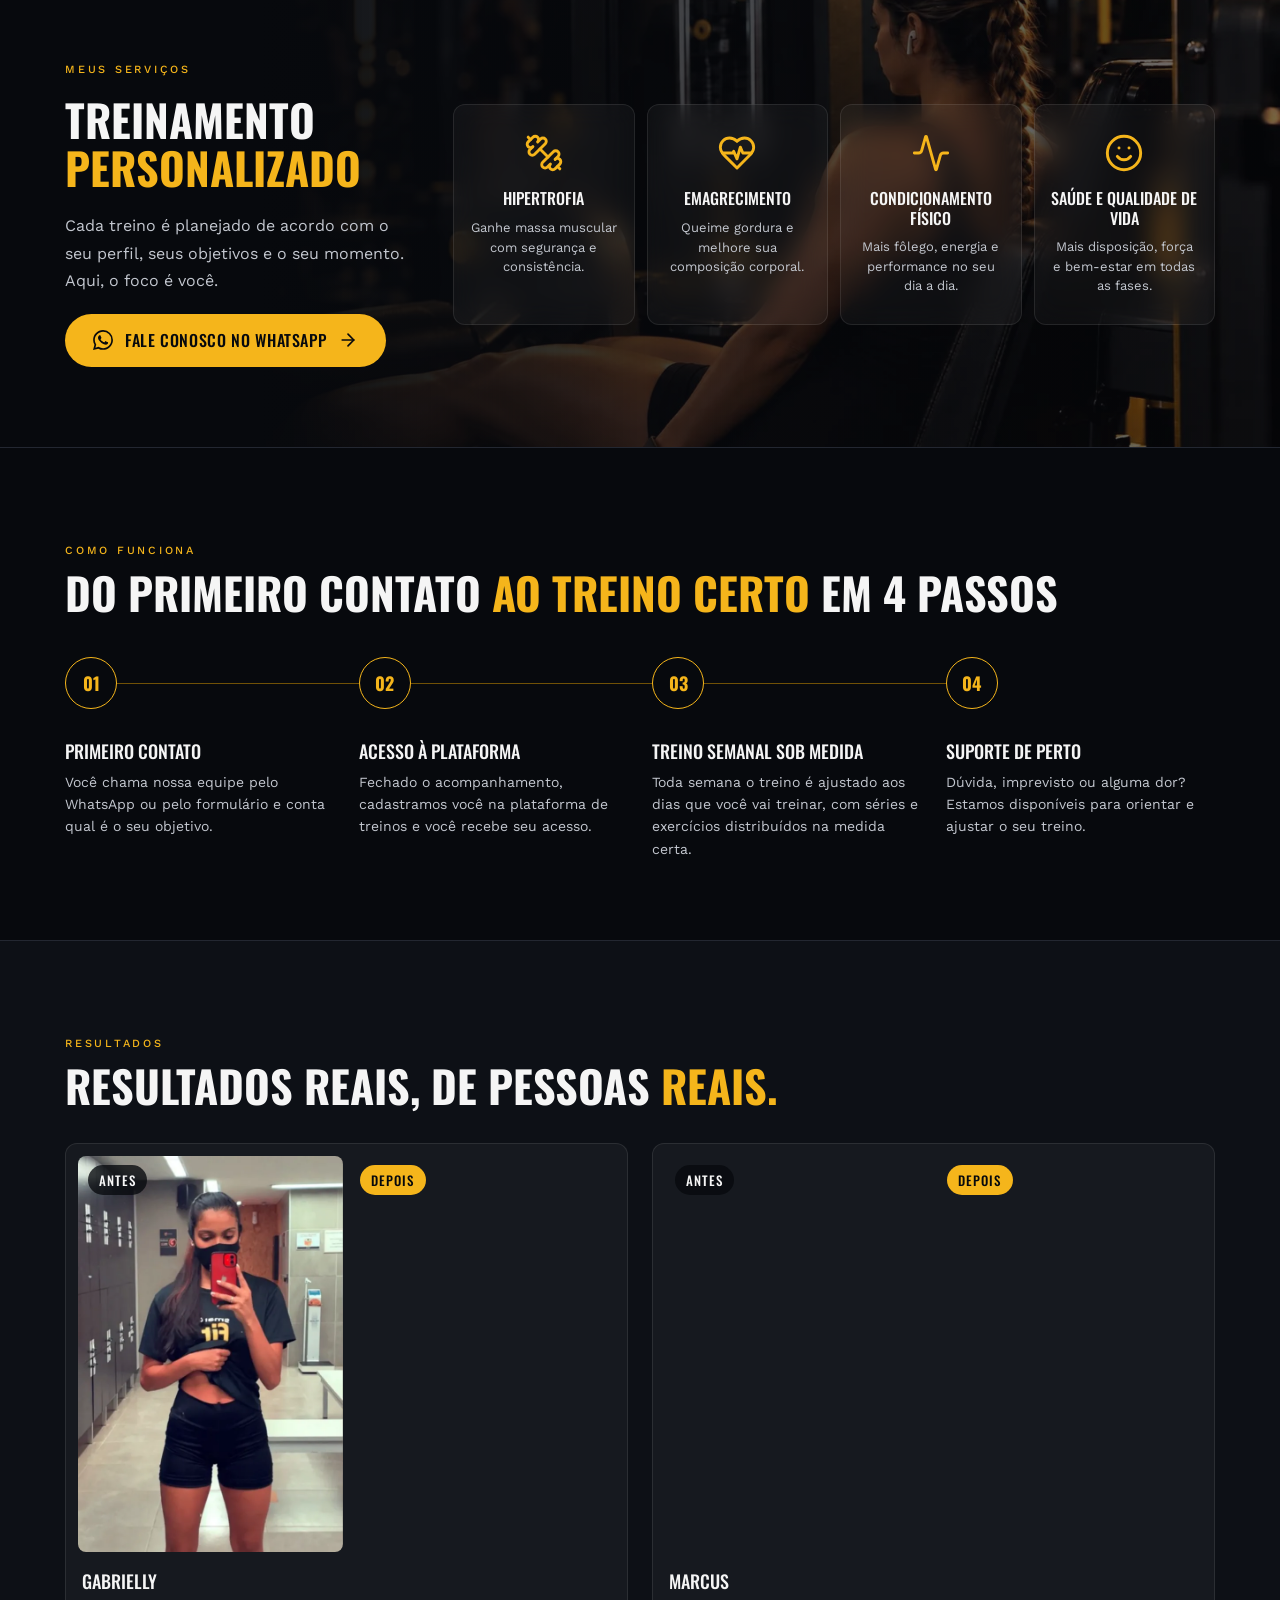
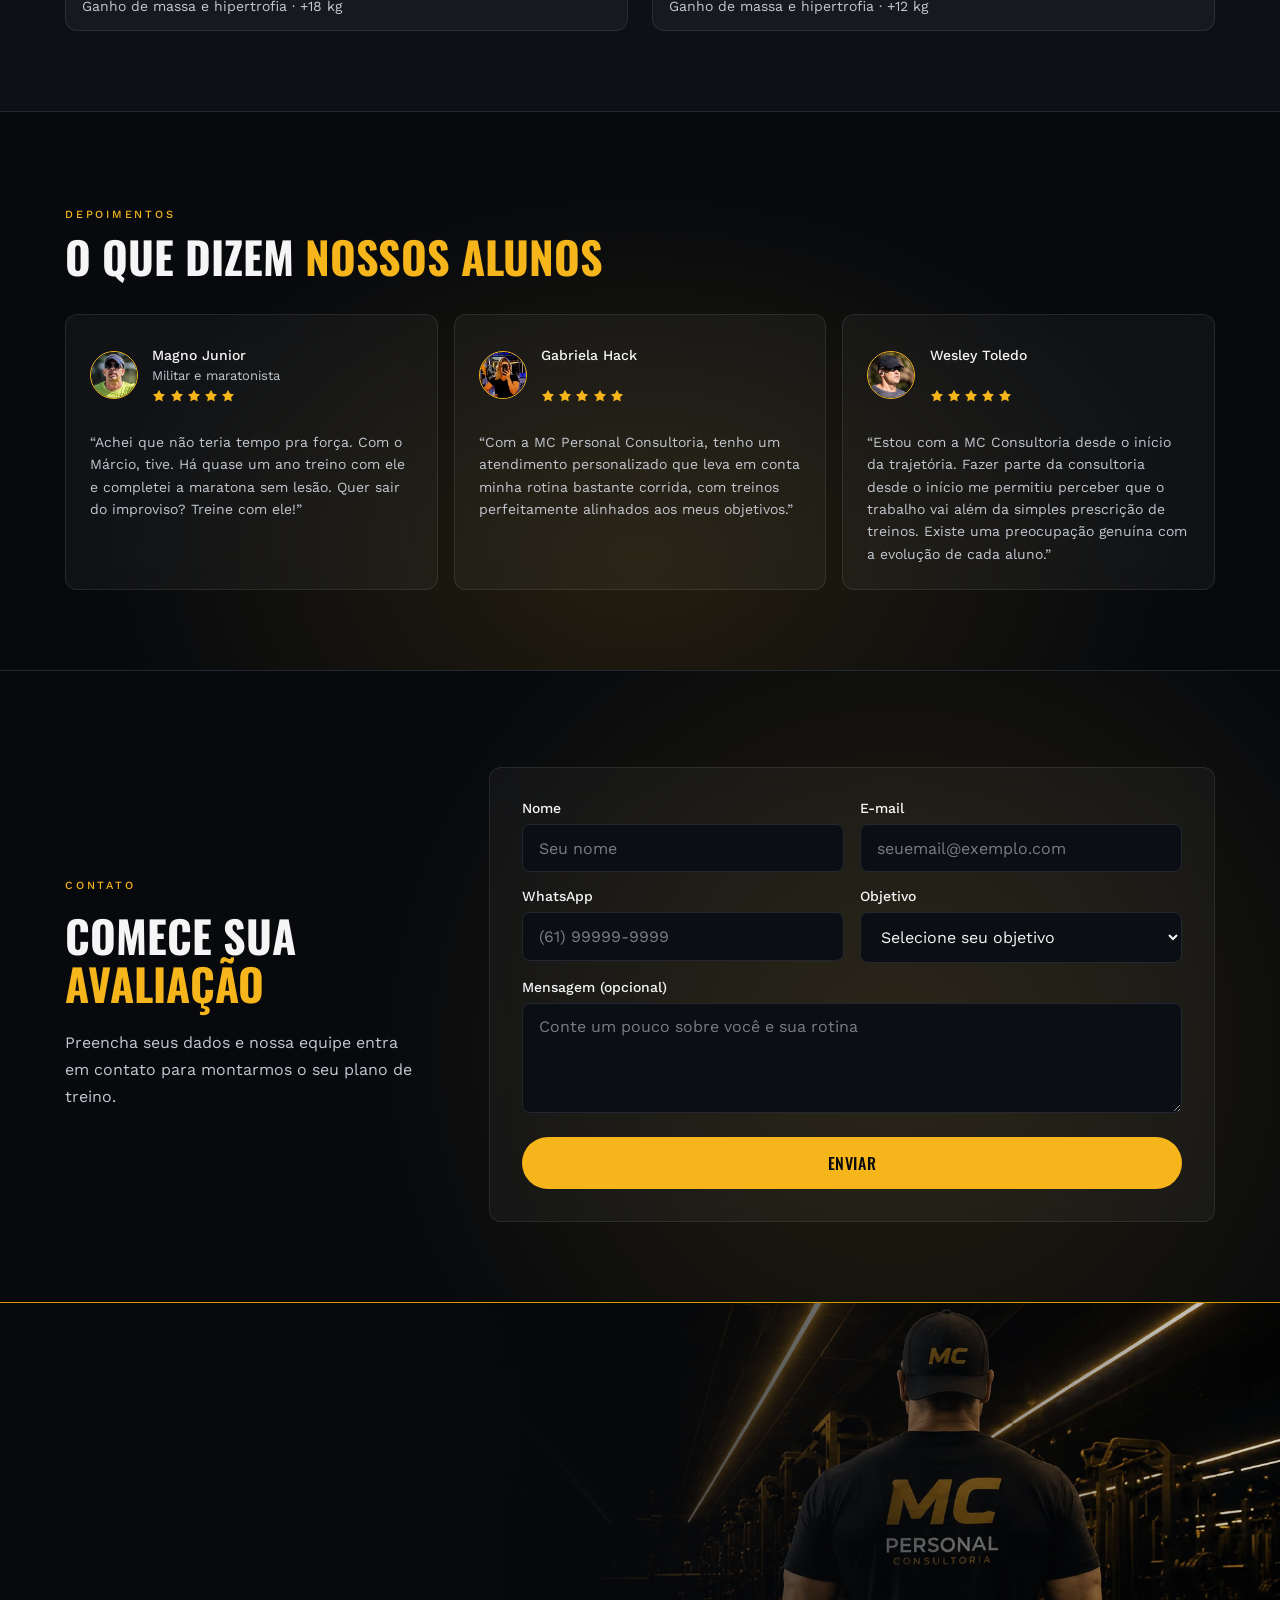
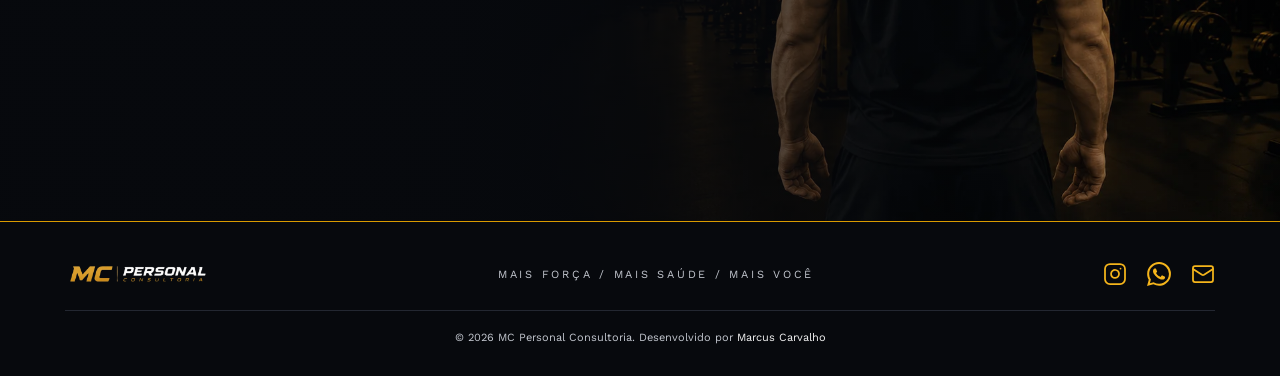
==== commit b9aa99f1: "adiciona o depoimento do Wesley Toledo - foto convertida para WebP 160x160 - depoimento completo, se" ====
--- a/index.html
+++ b/index.html
@@ -705,7 +705,7 @@
               O que dizem <span class="destaque">nossos alunos</span>
             </h3>
           </div>
-          <!-- ordem: homem, mulher, homem; o card 3 ainda é placeholder -->
+          <!-- ordem: homem, mulher, homem; aluno sem profissão usa a linha invisível -->
           <div class="testimonials-cards">
             <div class="testimonials-cards-item reveal">
               <div class="testimonials-cards-header">
@@ -795,11 +795,18 @@
             </div>
             <div class="testimonials-cards-item reveal">
               <div class="testimonials-cards-header">
-                <span class="testimonials-cards-avatar" aria-hidden="true"
-                  >C</span
-                >
+                <img
+                  class="testimonials-cards-avatar"
+                  src="assets/testimonial-3.webp"
+                  alt="Wesley Toledo"
+                  width="160"
+                  height="160"
+                  loading="lazy"
+                  decoding="async"
+                />
                 <div class="testimonials-cards-item-copy">
-                  <h4 class="testimonials-cards-item-title">Nome do aluno</h4>
+                  <h4 class="testimonials-cards-item-title">Wesley Toledo</h4>
+                  <!-- sem profissão: linha invisível só para manter a altura igual aos outros cards -->
                   <p
                     class="testimonials-cards-item-role testimonials-cards-item-role-empty"
                     aria-hidden="true"
@@ -826,8 +833,10 @@
                 </div>
               </div>
               <p class="testimonials-cards-item-text">
-                “Espaço reservado para o depoimento de um aluno. Substitua por um
-                relato real antes de publicar.”
+                “Estou com a MC Consultoria desde o início da trajetória. Fazer
+                parte da consultoria desde o início me permitiu perceber que o
+                trabalho vai além da simples prescrição de treinos. Existe uma
+                preocupação genuína com a evolução de cada aluno.”
               </p>
             </div>
           </div>
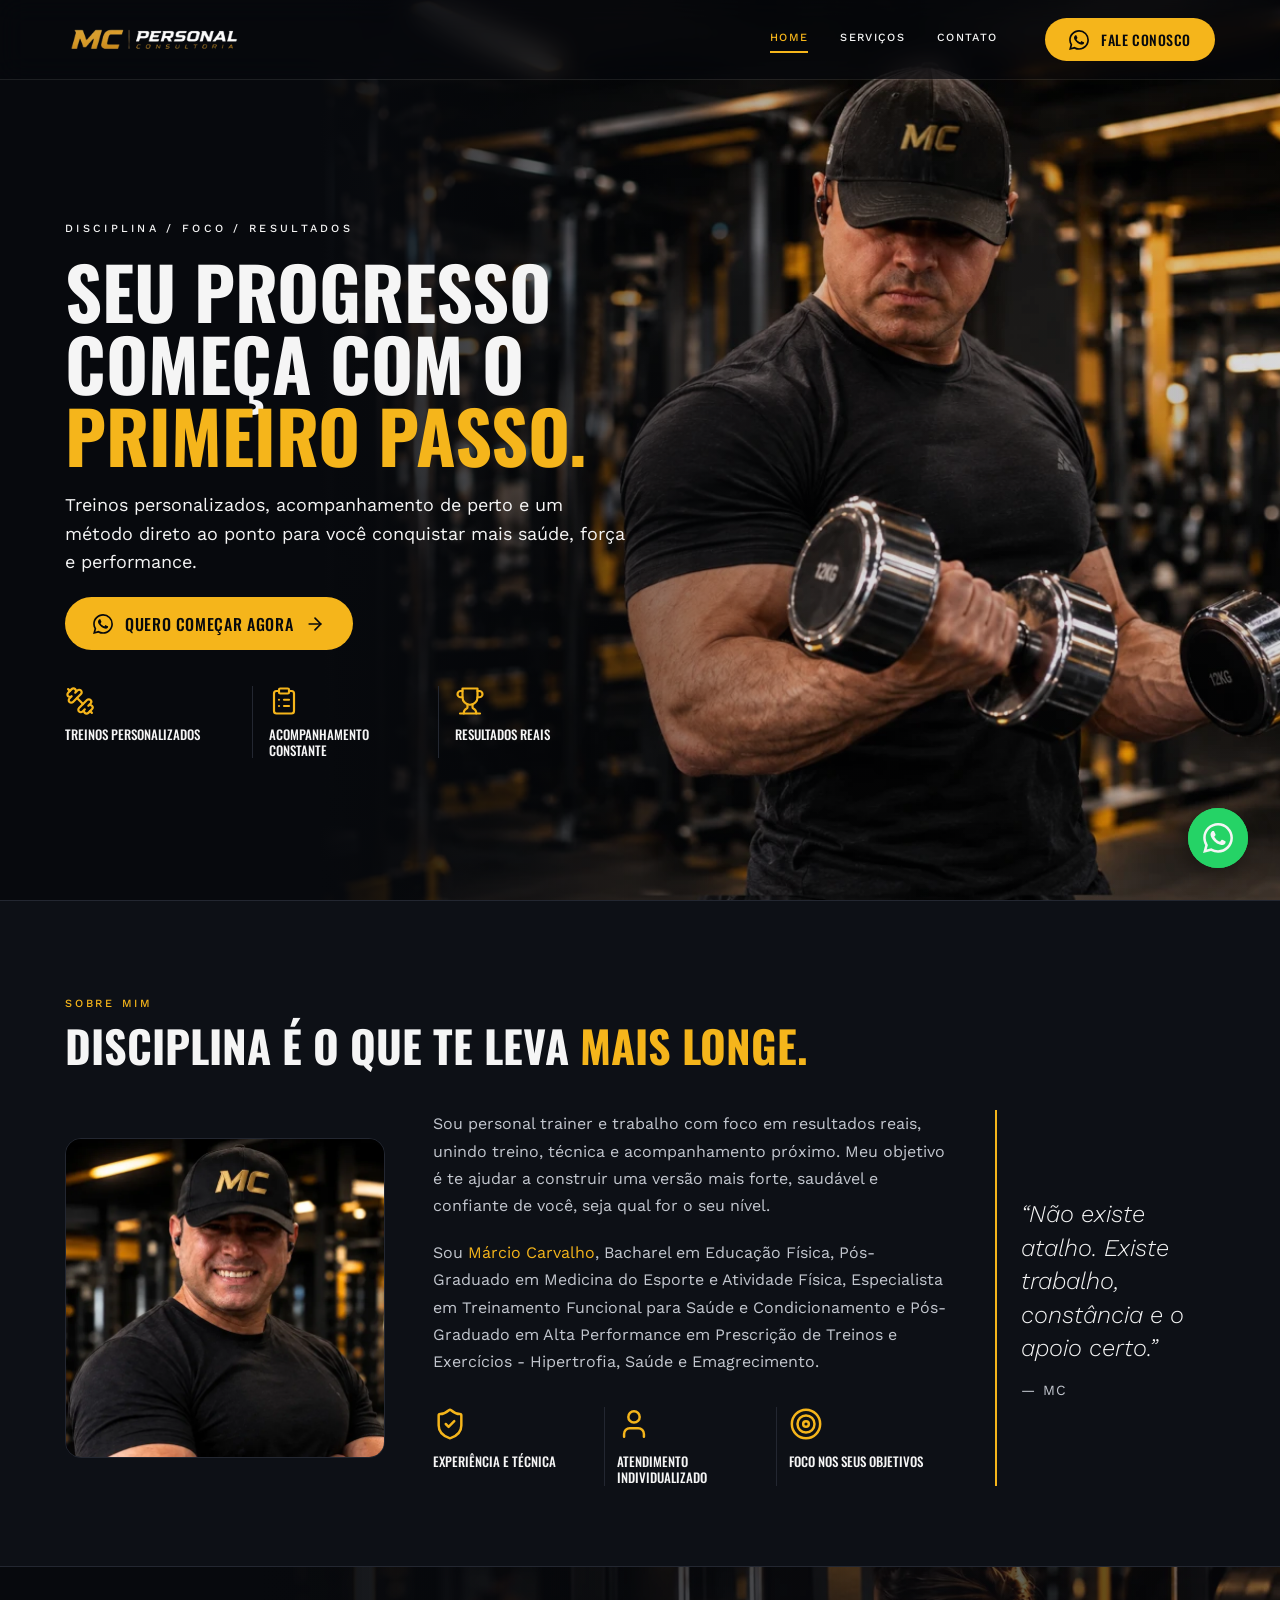
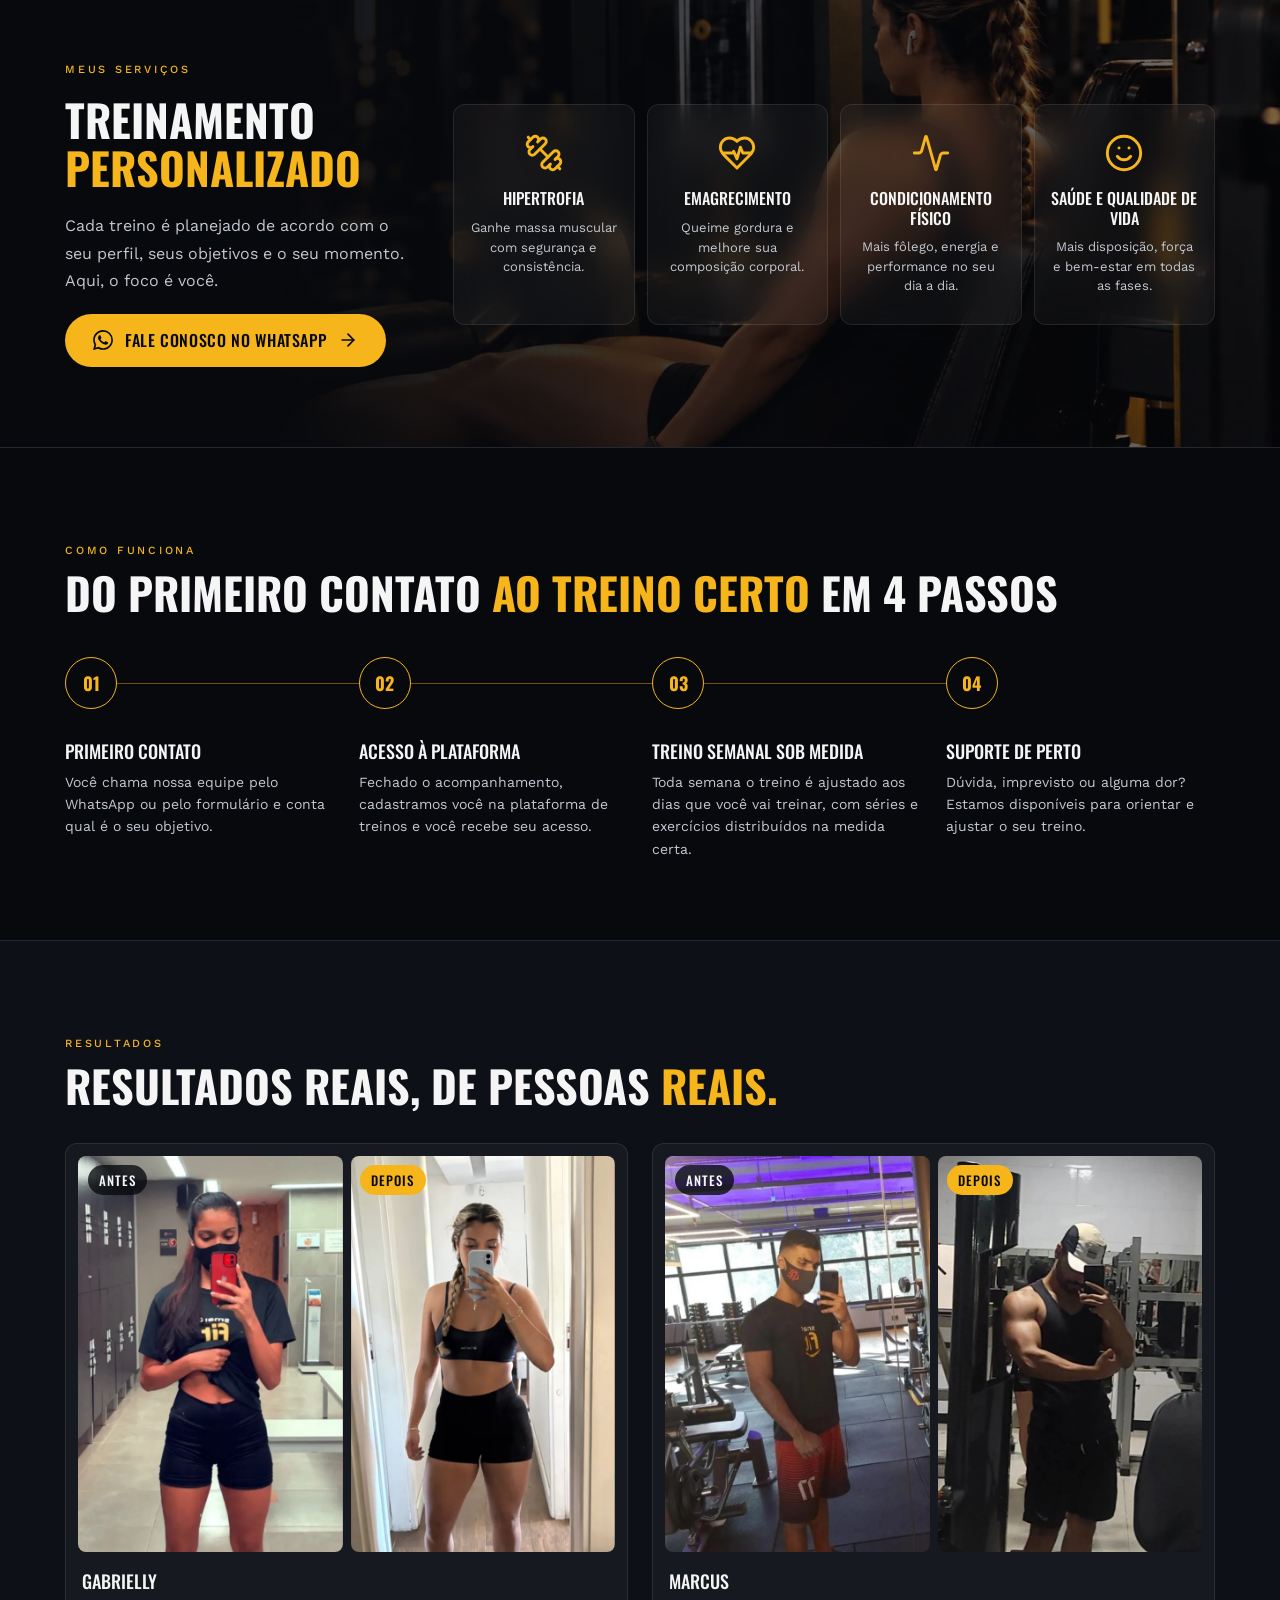
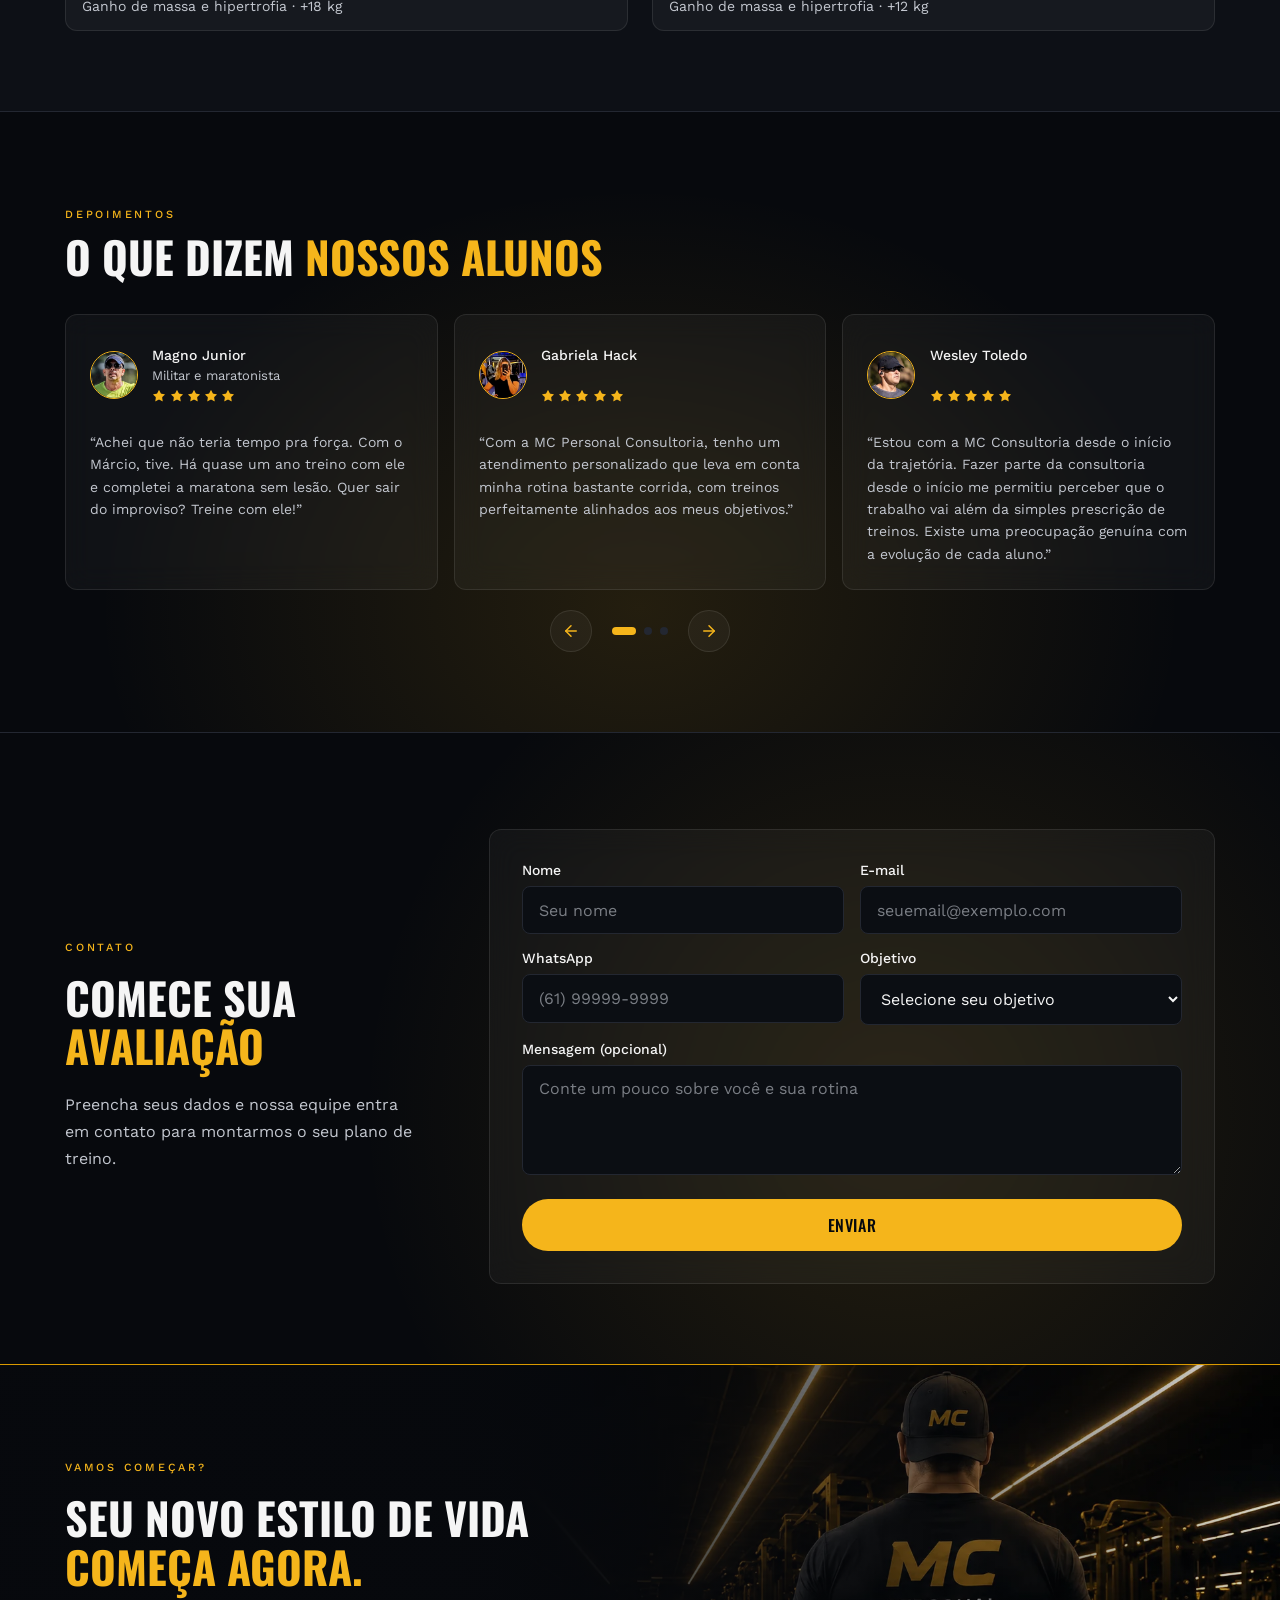
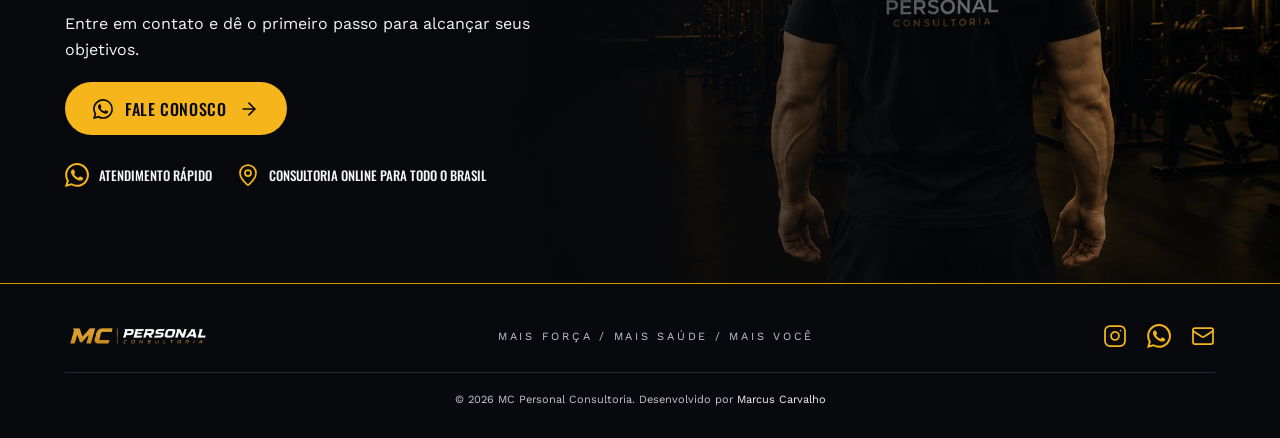
==== commit 59c66da3: "transforma os depoimentos em carrossel - 3 cards por vez no desktop, 2 no tablet e 1 no celular - av" ====
--- a/index.html
+++ b/index.html
@@ -705,139 +705,244 @@
               O que dizem <span class="destaque">nossos alunos</span>
             </h3>
           </div>
-          <!-- ordem: homem, mulher, homem; aluno sem profissão usa a linha invisível -->
-          <div class="testimonials-cards">
-            <div class="testimonials-cards-item reveal">
-              <div class="testimonials-cards-header">
-                <img
-                  class="testimonials-cards-avatar"
-                  src="assets/testimonial-1.webp"
-                  alt="Magno Junior"
-                  width="160"
-                  height="160"
-                  loading="lazy"
-                  decoding="async"
-                />
-                <div class="testimonials-cards-item-copy">
-                  <h4 class="testimonials-cards-item-title">Magno Junior</h4>
-                  <p class="testimonials-cards-item-role">
-                    Militar e maratonista
-                  </p>
-                  <div class="testimonials-cards-stars" aria-label="5 estrelas">
-                    <svg class="testimonials-cards-img" aria-hidden="true">
-                      <use href="#icon-star" />
-                    </svg>
-                    <svg class="testimonials-cards-img" aria-hidden="true">
-                      <use href="#icon-star" />
-                    </svg>
-                    <svg class="testimonials-cards-img" aria-hidden="true">
-                      <use href="#icon-star" />
-                    </svg>
-                    <svg class="testimonials-cards-img" aria-hidden="true">
-                      <use href="#icon-star" />
-                    </svg>
-                    <svg class="testimonials-cards-img" aria-hidden="true">
-                      <use href="#icon-star" />
-                    </svg>
+          <!-- ordem: homem, mulher, homem, mulher, homem; aluno sem profissão usa a linha invisível -->
+          <div
+            class="testimonials-carousel"
+            role="region"
+            aria-roledescription="carrossel"
+            aria-label="Depoimentos dos alunos"
+          >
+            <div class="testimonials-cards" tabindex="0">
+              <div class="testimonials-cards-item reveal">
+                <div class="testimonials-cards-header">
+                  <img
+                    class="testimonials-cards-avatar"
+                    src="assets/testimonial-1.webp"
+                    alt="Magno Junior"
+                    width="160"
+                    height="160"
+                    loading="lazy"
+                    decoding="async"
+                  />
+                  <div class="testimonials-cards-item-copy">
+                    <h4 class="testimonials-cards-item-title">Magno Junior</h4>
+                    <p class="testimonials-cards-item-role">
+                      Militar e maratonista
+                    </p>
+                    <div class="testimonials-cards-stars" aria-label="5 estrelas">
+                      <svg class="testimonials-cards-img" aria-hidden="true">
+                        <use href="#icon-star" />
+                      </svg>
+                      <svg class="testimonials-cards-img" aria-hidden="true">
+                        <use href="#icon-star" />
+                      </svg>
+                      <svg class="testimonials-cards-img" aria-hidden="true">
+                        <use href="#icon-star" />
+                      </svg>
+                      <svg class="testimonials-cards-img" aria-hidden="true">
+                        <use href="#icon-star" />
+                      </svg>
+                      <svg class="testimonials-cards-img" aria-hidden="true">
+                        <use href="#icon-star" />
+                      </svg>
+                    </div>
                   </div>
                 </div>
-              </div>
-              <p class="testimonials-cards-item-text">
-                “Achei que não teria tempo pra força. Com o Márcio, tive. Há
-                quase um ano treino com ele e completei a maratona sem lesão.
-                Quer sair do improviso? Treine com ele!”
-              </p>
-            </div>
-            <div class="testimonials-cards-item reveal">
-              <div class="testimonials-cards-header">
-                <img
-                  class="testimonials-cards-avatar"
-                  src="assets/testimonial-2.webp"
-                  alt="Gabriela Hack"
-                  width="160"
-                  height="160"
-                  loading="lazy"
-                  decoding="async"
-                />
-                <div class="testimonials-cards-item-copy">
-                  <h4 class="testimonials-cards-item-title">Gabriela Hack</h4>
-                  <!-- sem profissão: linha invisível só para manter a altura igual aos outros cards -->
-                  <p
-                    class="testimonials-cards-item-role testimonials-cards-item-role-empty"
-                    aria-hidden="true"
-                  >
-                    &nbsp;
-                  </p>
-                  <div class="testimonials-cards-stars" aria-label="5 estrelas">
-                    <svg class="testimonials-cards-img" aria-hidden="true">
-                      <use href="#icon-star" />
-                    </svg>
-                    <svg class="testimonials-cards-img" aria-hidden="true">
-                      <use href="#icon-star" />
-                    </svg>
-                    <svg class="testimonials-cards-img" aria-hidden="true">
-                      <use href="#icon-star" />
-                    </svg>
-                    <svg class="testimonials-cards-img" aria-hidden="true">
-                      <use href="#icon-star" />
-                    </svg>
-                    <svg class="testimonials-cards-img" aria-hidden="true">
-                      <use href="#icon-star" />
-                    </svg>
+                <p class="testimonials-cards-item-text">
+                  “Achei que não teria tempo pra força. Com o Márcio, tive. Há
+                  quase um ano treino com ele e completei a maratona sem lesão.
+                  Quer sair do improviso? Treine com ele!”
+                </p>
+              </div>
+              <div class="testimonials-cards-item reveal">
+                <div class="testimonials-cards-header">
+                  <img
+                    class="testimonials-cards-avatar"
+                    src="assets/testimonial-2.webp"
+                    alt="Gabriela Hack"
+                    width="160"
+                    height="160"
+                    loading="lazy"
+                    decoding="async"
+                  />
+                  <div class="testimonials-cards-item-copy">
+                    <h4 class="testimonials-cards-item-title">Gabriela Hack</h4>
+                    <!-- sem profissão: linha invisível só para manter a altura igual aos outros cards -->
+                    <p
+                      class="testimonials-cards-item-role testimonials-cards-item-role-empty"
+                      aria-hidden="true"
+                    >
+                      &nbsp;
+                    </p>
+                    <div class="testimonials-cards-stars" aria-label="5 estrelas">
+                      <svg class="testimonials-cards-img" aria-hidden="true">
+                        <use href="#icon-star" />
+                      </svg>
+                      <svg class="testimonials-cards-img" aria-hidden="true">
+                        <use href="#icon-star" />
+                      </svg>
+                      <svg class="testimonials-cards-img" aria-hidden="true">
+                        <use href="#icon-star" />
+                      </svg>
+                      <svg class="testimonials-cards-img" aria-hidden="true">
+                        <use href="#icon-star" />
+                      </svg>
+                      <svg class="testimonials-cards-img" aria-hidden="true">
+                        <use href="#icon-star" />
+                      </svg>
+                    </div>
                   </div>
                 </div>
-              </div>
-              <p class="testimonials-cards-item-text">
-                “Com a MC Personal Consultoria, tenho um atendimento
-                personalizado que leva em conta minha rotina bastante corrida,
-                com treinos perfeitamente alinhados aos meus objetivos.”
-              </p>
-            </div>
-            <div class="testimonials-cards-item reveal">
-              <div class="testimonials-cards-header">
-                <img
-                  class="testimonials-cards-avatar"
-                  src="assets/testimonial-3.webp"
-                  alt="Wesley Toledo"
-                  width="160"
-                  height="160"
-                  loading="lazy"
-                  decoding="async"
-                />
-                <div class="testimonials-cards-item-copy">
-                  <h4 class="testimonials-cards-item-title">Wesley Toledo</h4>
-                  <!-- sem profissão: linha invisível só para manter a altura igual aos outros cards -->
-                  <p
-                    class="testimonials-cards-item-role testimonials-cards-item-role-empty"
-                    aria-hidden="true"
-                  >
-                    &nbsp;
-                  </p>
-                  <div class="testimonials-cards-stars" aria-label="5 estrelas">
-                    <svg class="testimonials-cards-img" aria-hidden="true">
-                      <use href="#icon-star" />
-                    </svg>
-                    <svg class="testimonials-cards-img" aria-hidden="true">
-                      <use href="#icon-star" />
-                    </svg>
-                    <svg class="testimonials-cards-img" aria-hidden="true">
-                      <use href="#icon-star" />
-                    </svg>
-                    <svg class="testimonials-cards-img" aria-hidden="true">
-                      <use href="#icon-star" />
-                    </svg>
-                    <svg class="testimonials-cards-img" aria-hidden="true">
-                      <use href="#icon-star" />
-                    </svg>
+                <p class="testimonials-cards-item-text">
+                  “Com a MC Personal Consultoria, tenho um atendimento
+                  personalizado que leva em conta minha rotina bastante corrida,
+                  com treinos perfeitamente alinhados aos meus objetivos.”
+                </p>
+              </div>
+              <div class="testimonials-cards-item reveal">
+                <div class="testimonials-cards-header">
+                  <img
+                    class="testimonials-cards-avatar"
+                    src="assets/testimonial-3.webp"
+                    alt="Wesley Toledo"
+                    width="160"
+                    height="160"
+                    loading="lazy"
+                    decoding="async"
+                  />
+                  <div class="testimonials-cards-item-copy">
+                    <h4 class="testimonials-cards-item-title">Wesley Toledo</h4>
+                    <!-- sem profissão: linha invisível só para manter a altura igual aos outros cards -->
+                    <p
+                      class="testimonials-cards-item-role testimonials-cards-item-role-empty"
+                      aria-hidden="true"
+                    >
+                      &nbsp;
+                    </p>
+                    <div class="testimonials-cards-stars" aria-label="5 estrelas">
+                      <svg class="testimonials-cards-img" aria-hidden="true">
+                        <use href="#icon-star" />
+                      </svg>
+                      <svg class="testimonials-cards-img" aria-hidden="true">
+                        <use href="#icon-star" />
+                      </svg>
+                      <svg class="testimonials-cards-img" aria-hidden="true">
+                        <use href="#icon-star" />
+                      </svg>
+                      <svg class="testimonials-cards-img" aria-hidden="true">
+                        <use href="#icon-star" />
+                      </svg>
+                      <svg class="testimonials-cards-img" aria-hidden="true">
+                        <use href="#icon-star" />
+                      </svg>
+                    </div>
                   </div>
                 </div>
-              </div>
-              <p class="testimonials-cards-item-text">
-                “Estou com a MC Consultoria desde o início da trajetória. Fazer
-                parte da consultoria desde o início me permitiu perceber que o
-                trabalho vai além da simples prescrição de treinos. Existe uma
-                preocupação genuína com a evolução de cada aluno.”
-              </p>
+                <p class="testimonials-cards-item-text">
+                  “Estou com a MC Consultoria desde o início da trajetória. Fazer
+                  parte da consultoria desde o início me permitiu perceber que o
+                  trabalho vai além da simples prescrição de treinos. Existe uma
+                  preocupação genuína com a evolução de cada aluno.”
+                </p>
+              </div>
+              <!-- placeholder: troque pela foto, nome e depoimento reais -->
+              <div class="testimonials-cards-item reveal">
+                <div class="testimonials-cards-header">
+                  <span class="testimonials-cards-avatar" aria-hidden="true"
+                    >D</span
+                  >
+                  <div class="testimonials-cards-item-copy">
+                    <h4 class="testimonials-cards-item-title">Nome da aluna</h4>
+                    <p
+                      class="testimonials-cards-item-role testimonials-cards-item-role-empty"
+                      aria-hidden="true"
+                    >
+                      &nbsp;
+                    </p>
+                    <div class="testimonials-cards-stars" aria-label="5 estrelas">
+                      <svg class="testimonials-cards-img" aria-hidden="true">
+                        <use href="#icon-star" />
+                      </svg>
+                      <svg class="testimonials-cards-img" aria-hidden="true">
+                        <use href="#icon-star" />
+                      </svg>
+                      <svg class="testimonials-cards-img" aria-hidden="true">
+                        <use href="#icon-star" />
+                      </svg>
+                      <svg class="testimonials-cards-img" aria-hidden="true">
+                        <use href="#icon-star" />
+                      </svg>
+                      <svg class="testimonials-cards-img" aria-hidden="true">
+                        <use href="#icon-star" />
+                      </svg>
+                    </div>
+                  </div>
+                </div>
+                <p class="testimonials-cards-item-text">
+                  “Espaço reservado para o depoimento de uma aluna. Substitua por
+                  um relato real antes de publicar.”
+                </p>
+              </div>
+              <!-- placeholder: troque pela foto, nome e depoimento reais -->
+              <div class="testimonials-cards-item reveal">
+                <div class="testimonials-cards-header">
+                  <span class="testimonials-cards-avatar" aria-hidden="true"
+                    >E</span
+                  >
+                  <div class="testimonials-cards-item-copy">
+                    <h4 class="testimonials-cards-item-title">Nome do aluno</h4>
+                    <p
+                      class="testimonials-cards-item-role testimonials-cards-item-role-empty"
+                      aria-hidden="true"
+                    >
+                      &nbsp;
+                    </p>
+                    <div class="testimonials-cards-stars" aria-label="5 estrelas">
+                      <svg class="testimonials-cards-img" aria-hidden="true">
+                        <use href="#icon-star" />
+                      </svg>
+                      <svg class="testimonials-cards-img" aria-hidden="true">
+                        <use href="#icon-star" />
+                      </svg>
+                      <svg class="testimonials-cards-img" aria-hidden="true">
+                        <use href="#icon-star" />
+                      </svg>
+                      <svg class="testimonials-cards-img" aria-hidden="true">
+                        <use href="#icon-star" />
+                      </svg>
+                      <svg class="testimonials-cards-img" aria-hidden="true">
+                        <use href="#icon-star" />
+                      </svg>
+                    </div>
+                  </div>
+                </div>
+                <p class="testimonials-cards-item-text">
+                  “Espaço reservado para o depoimento de um aluno. Substitua por
+                  um relato real antes de publicar.”
+                </p>
+              </div>
+            </div>
+            <div class="testimonials-controls">
+              <button
+                class="testimonials-controls-button testimonials-controls-prev"
+                type="button"
+                aria-label="Depoimento anterior"
+              >
+                <svg class="testimonials-controls-img" aria-hidden="true">
+                  <use href="#icon-arrow" />
+                </svg>
+              </button>
+              <!-- bolinhas criadas pelo carousel.js, uma por posição do carrossel -->
+              <div class="testimonials-dots"></div>
+              <button
+                class="testimonials-controls-button"
+                type="button"
+                aria-label="Próximo depoimento"
+              >
+                <svg class="testimonials-controls-img" aria-hidden="true">
+                  <use href="#icon-arrow" />
+                </svg>
+              </button>
             </div>
           </div>
         </div>
@@ -1050,6 +1155,7 @@
     <script src="js/menu.js"></script>
     <script src="js/reveal.js"></script>
     <script src="js/active-link.js"></script>
+    <script src="js/carousel.js"></script>
     <script src="js/form.js"></script>
   </body>
 </html>
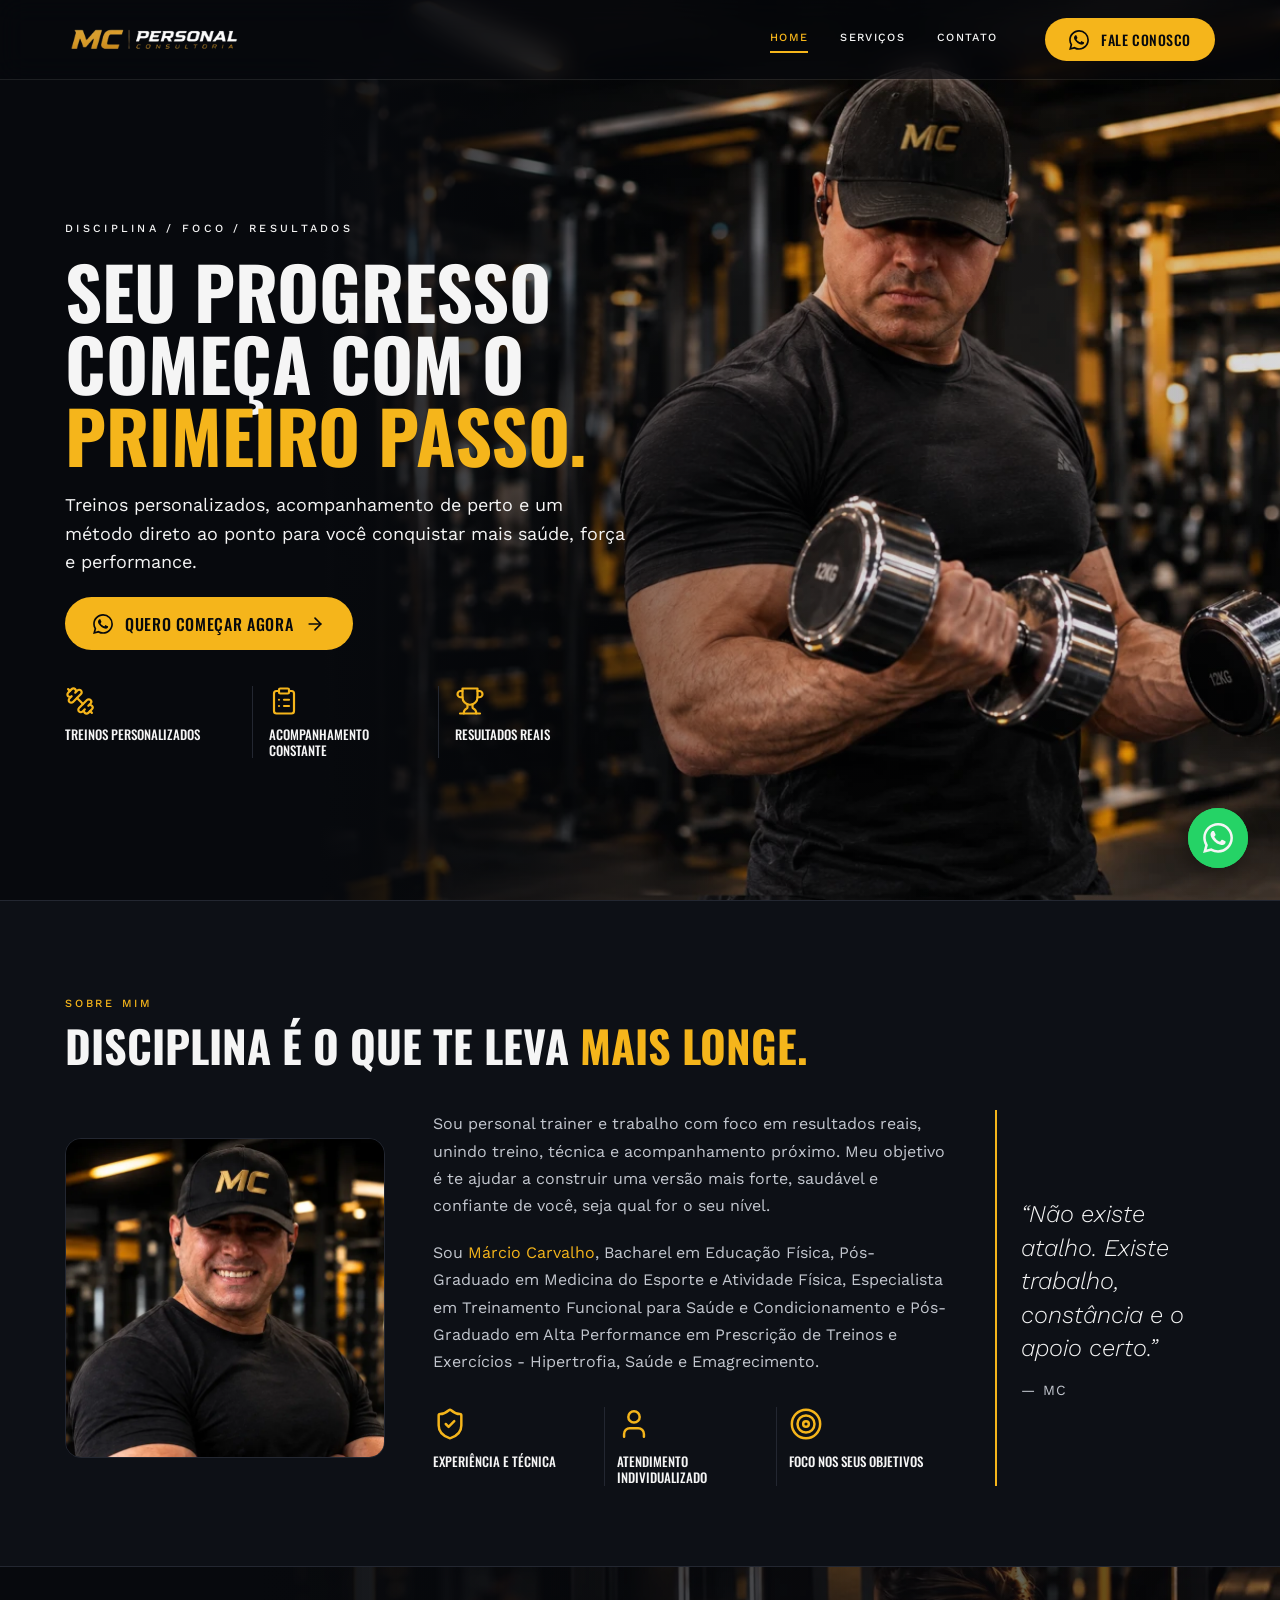
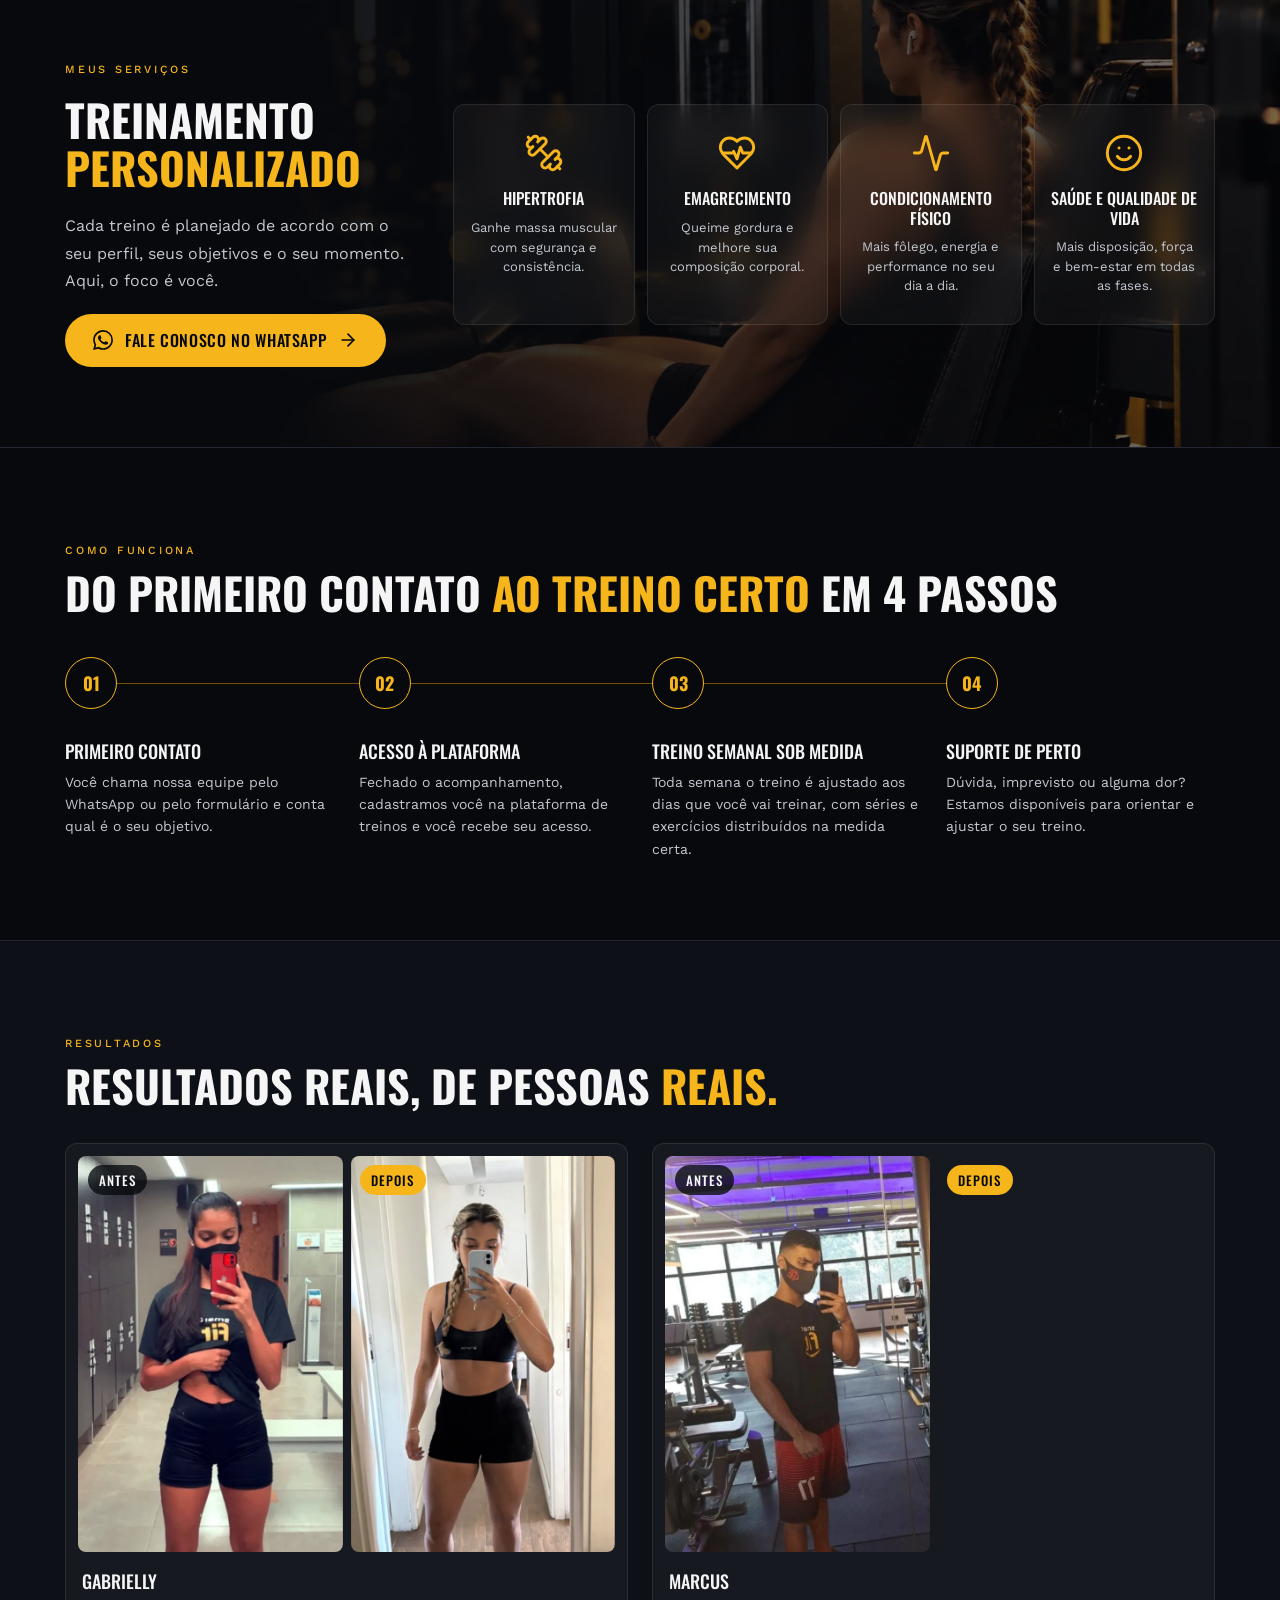
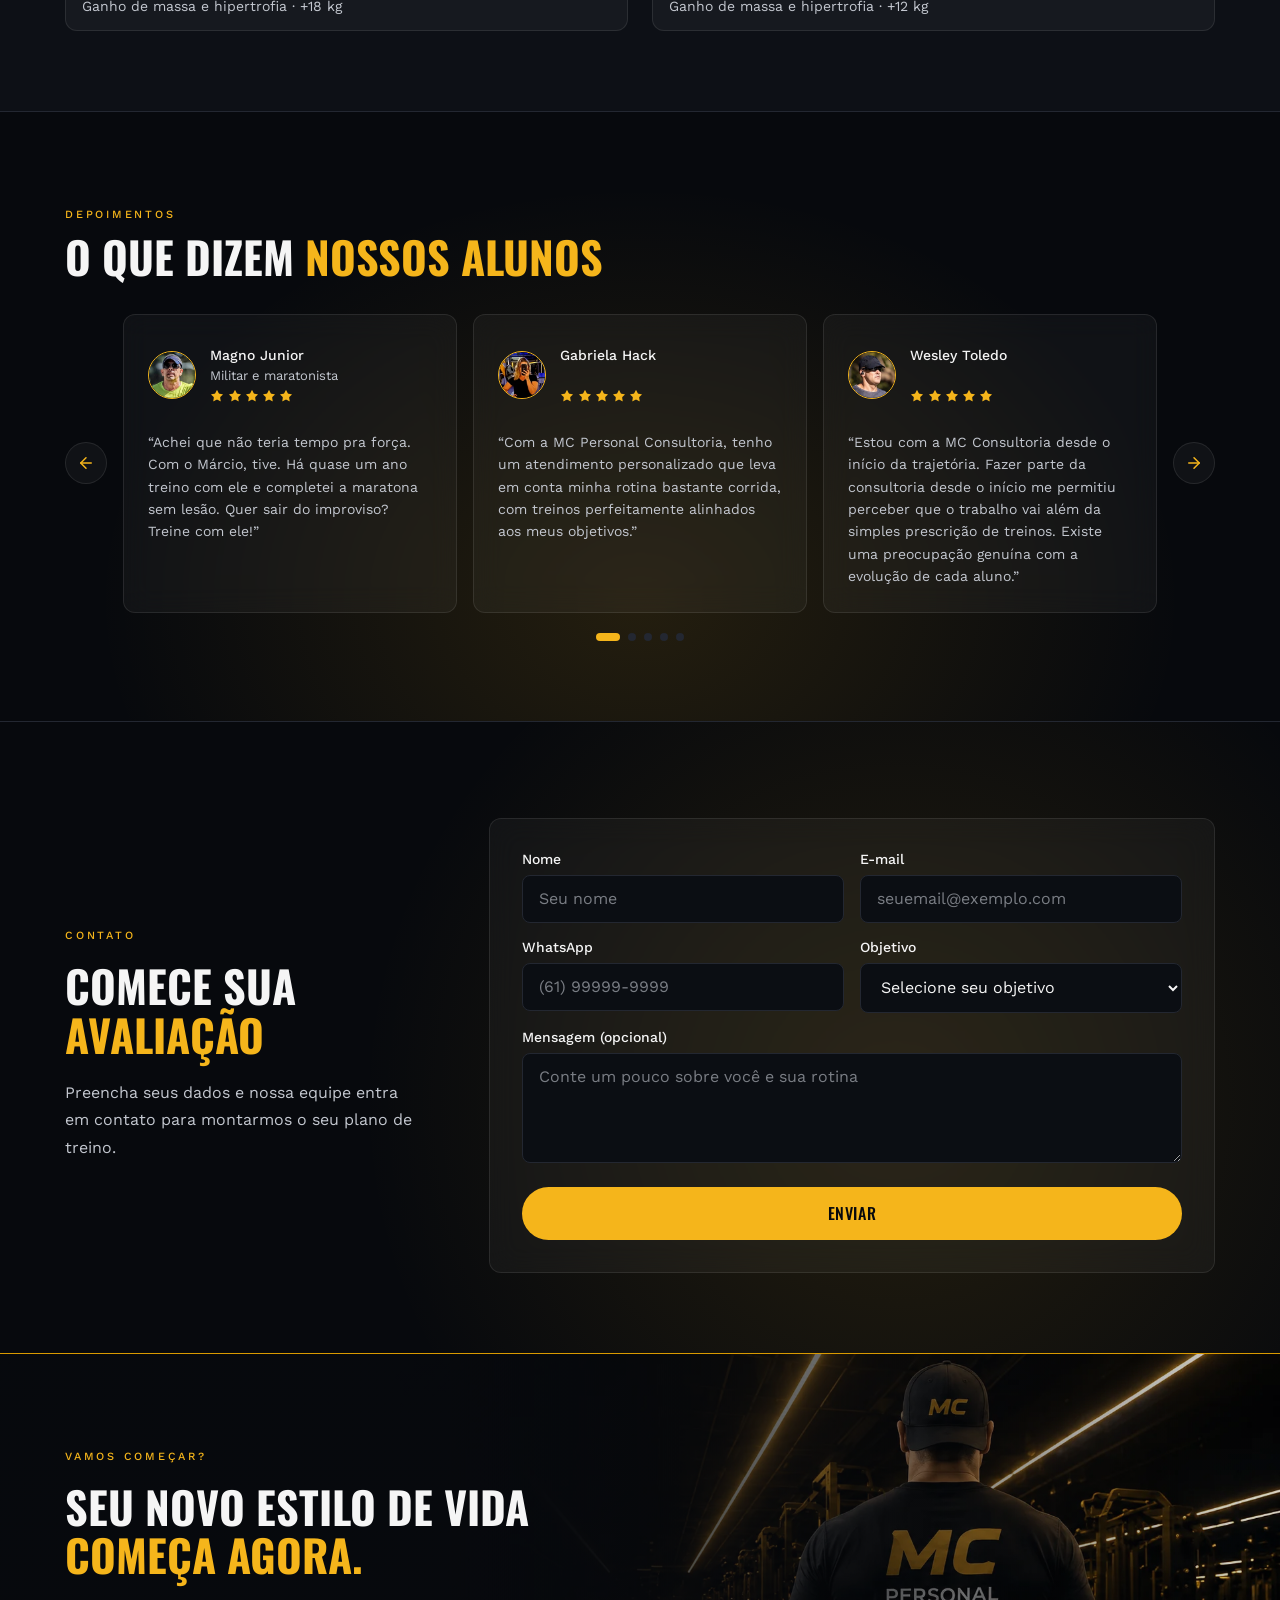
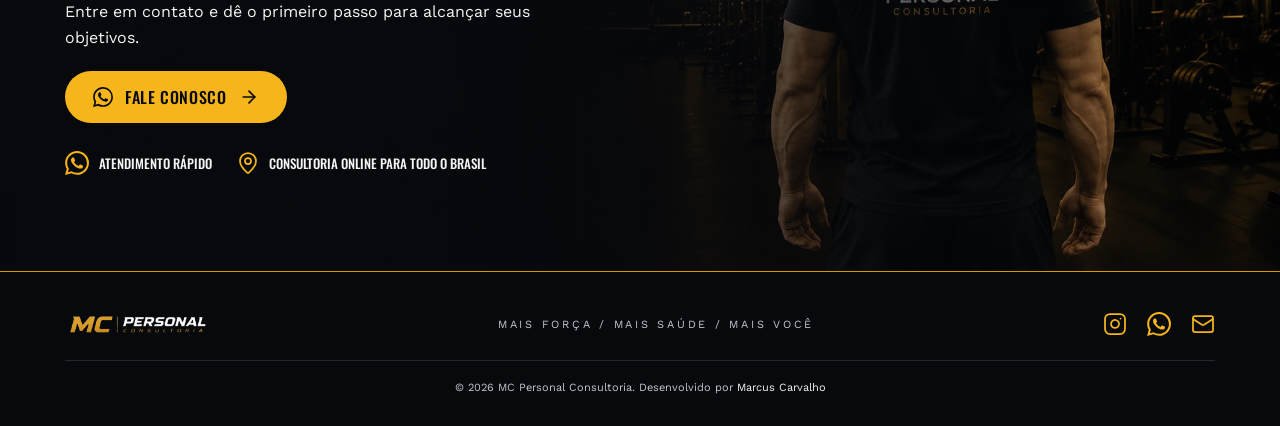
==== commit 9cbf6fcf: "deixa o carrossel de depoimentos infinito e põe as setas nas laterais - depois do último card o carr" ====
--- a/index.html
+++ b/index.html
@@ -922,28 +922,27 @@
                 </p>
               </div>
             </div>
-            <div class="testimonials-controls">
-              <button
-                class="testimonials-controls-button testimonials-controls-prev"
-                type="button"
-                aria-label="Depoimento anterior"
-              >
-                <svg class="testimonials-controls-img" aria-hidden="true">
-                  <use href="#icon-arrow" />
-                </svg>
-              </button>
-              <!-- bolinhas criadas pelo carousel.js, uma por posição do carrossel -->
-              <div class="testimonials-dots"></div>
-              <button
-                class="testimonials-controls-button"
-                type="button"
-                aria-label="Próximo depoimento"
-              >
-                <svg class="testimonials-controls-img" aria-hidden="true">
-                  <use href="#icon-arrow" />
-                </svg>
-              </button>
-            </div>
+            <!-- setas e bolinhas: o CSS posiciona as setas nas laterais a partir do tablet -->
+            <button
+              class="testimonials-controls-button testimonials-controls-prev"
+              type="button"
+              aria-label="Depoimento anterior"
+            >
+              <svg class="testimonials-controls-img" aria-hidden="true">
+                <use href="#icon-arrow" />
+              </svg>
+            </button>
+            <button
+              class="testimonials-controls-button testimonials-controls-next"
+              type="button"
+              aria-label="Próximo depoimento"
+            >
+              <svg class="testimonials-controls-img" aria-hidden="true">
+                <use href="#icon-arrow" />
+              </svg>
+            </button>
+            <!-- bolinhas criadas pelo carousel.js, uma por depoimento -->
+            <div class="testimonials-dots"></div>
           </div>
         </div>
       </section>
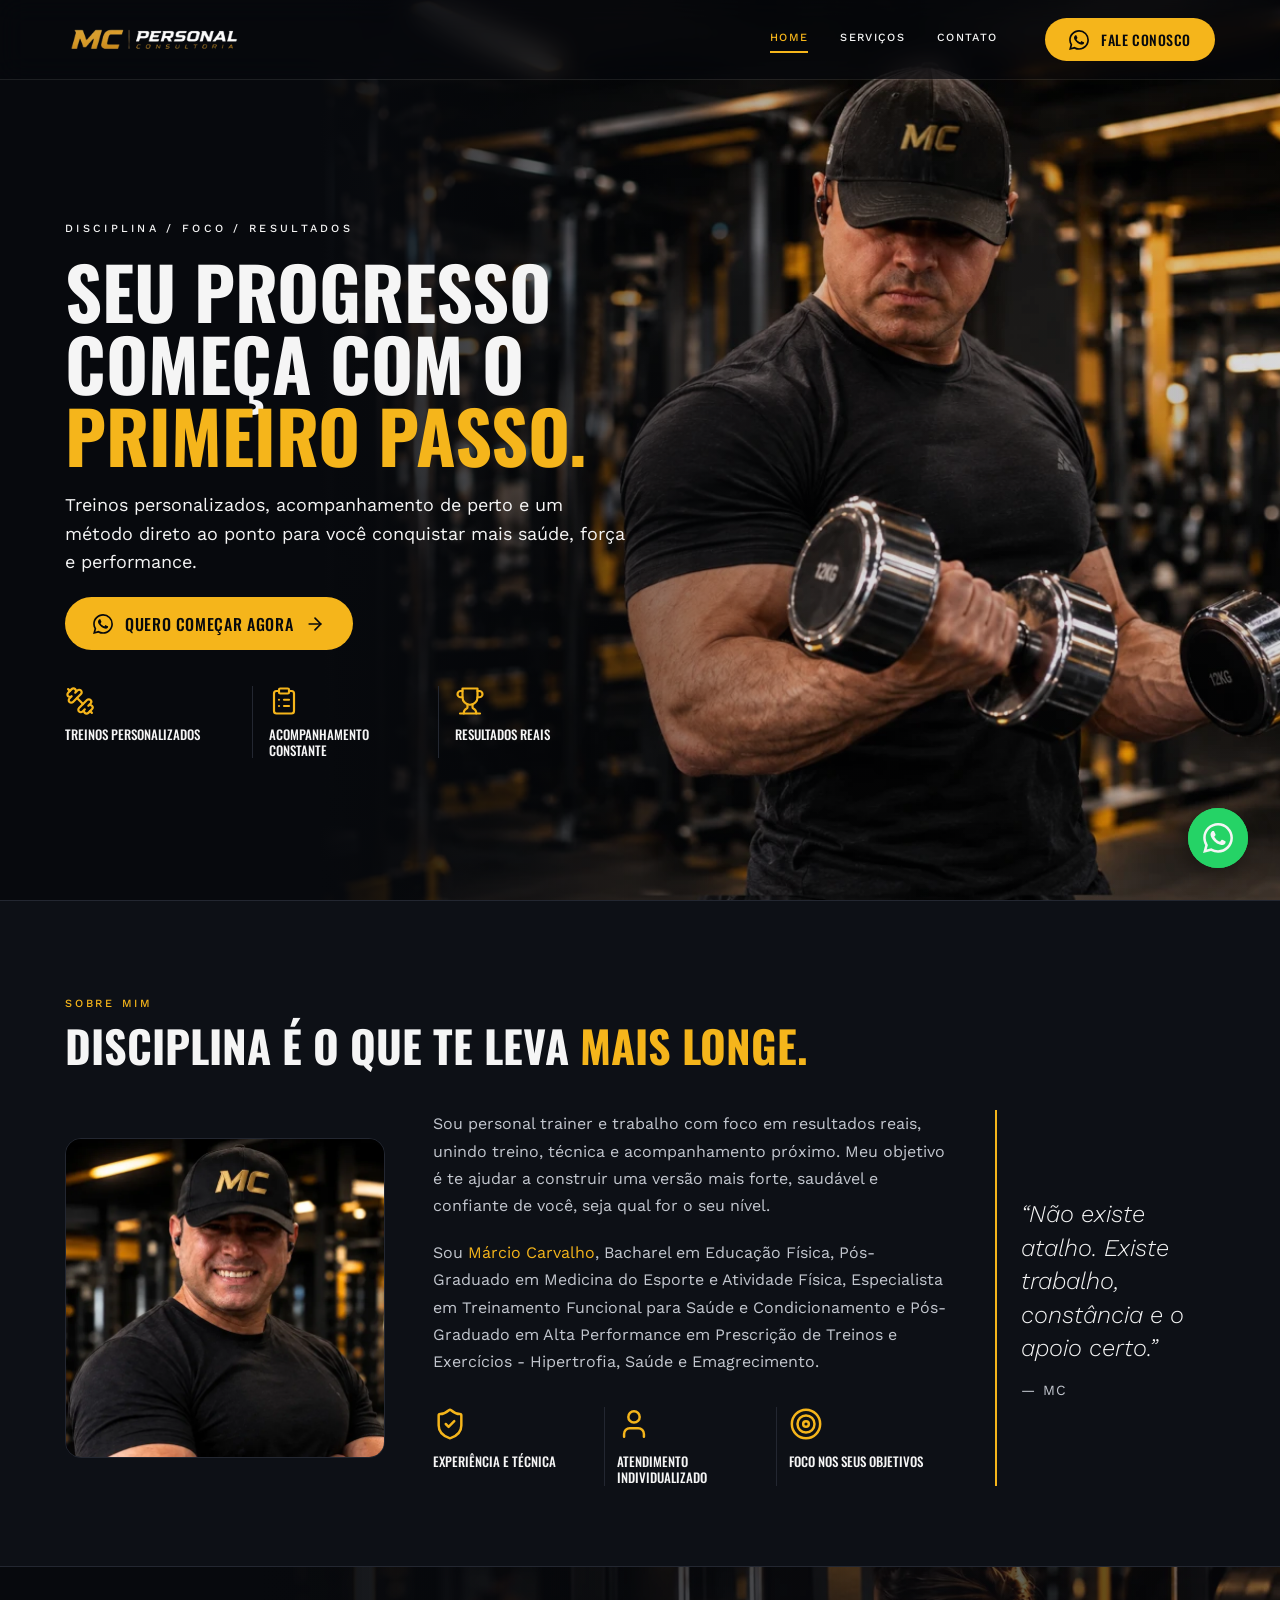
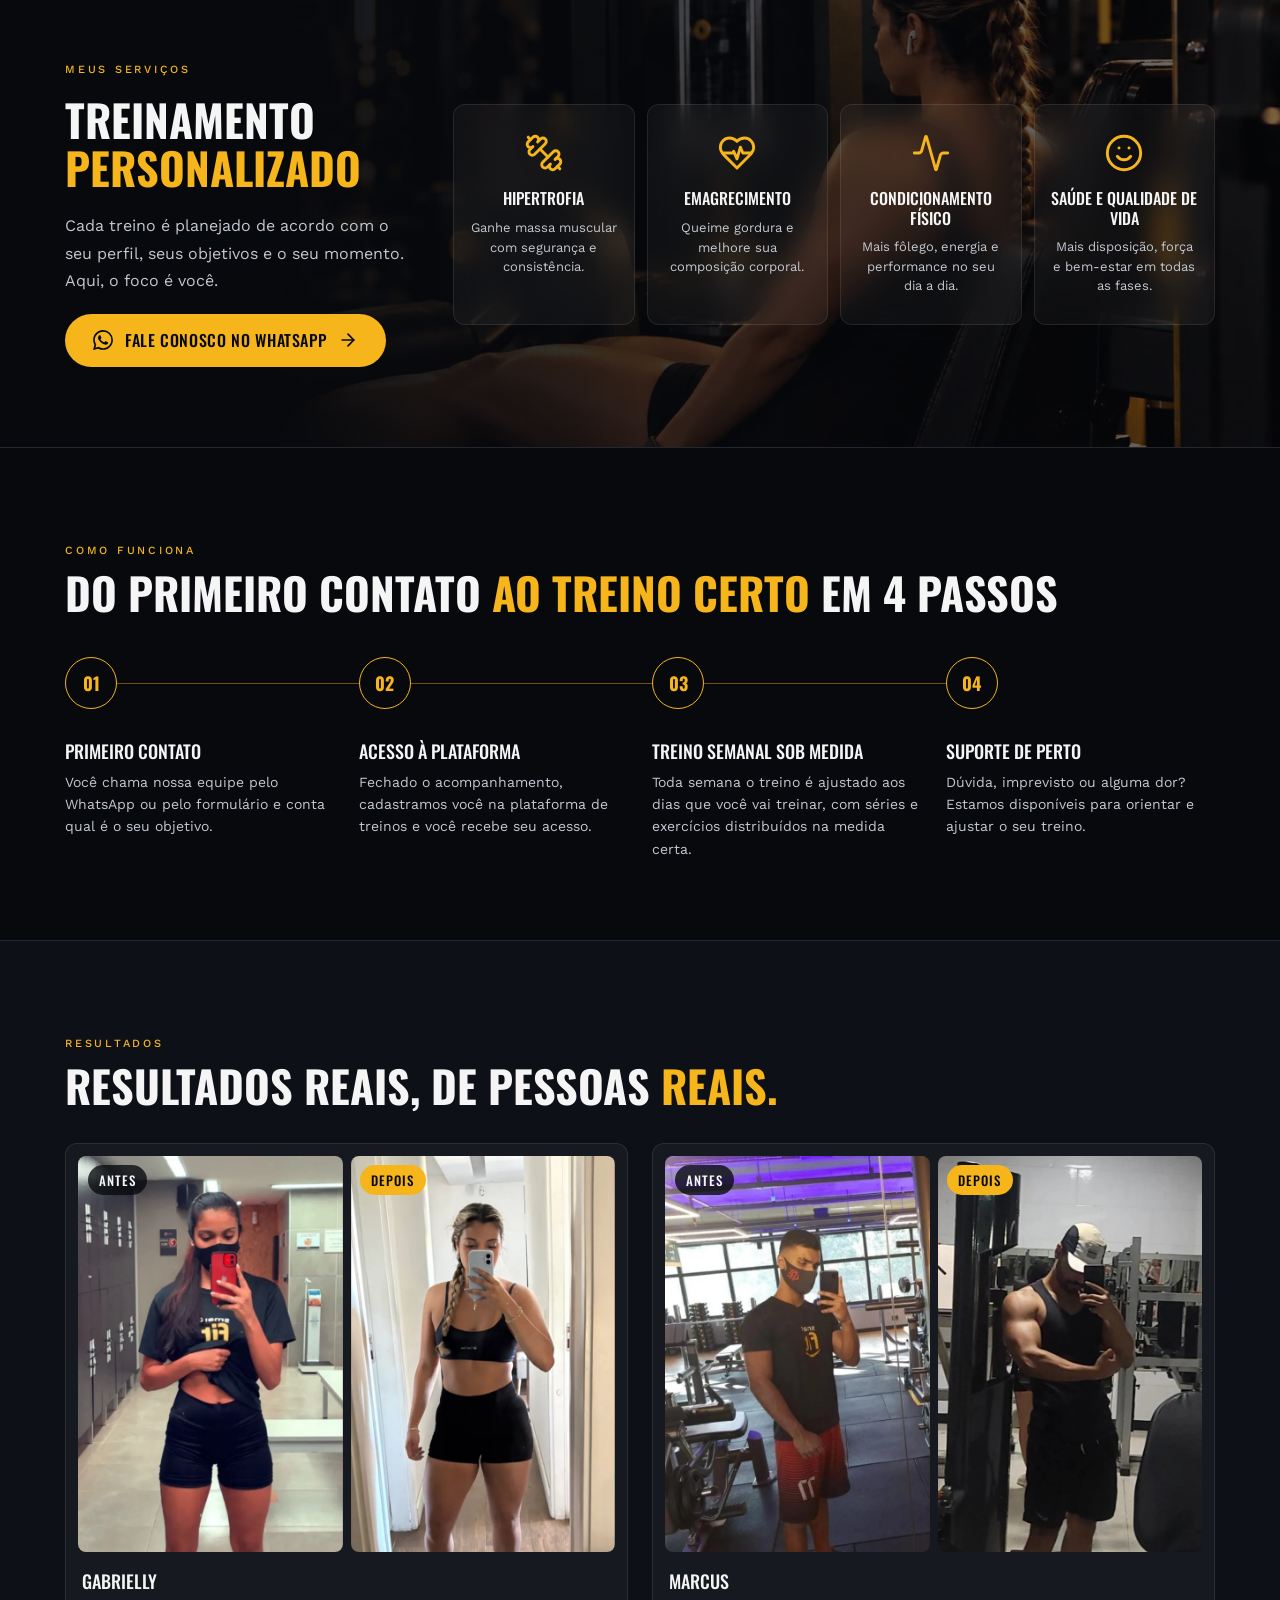
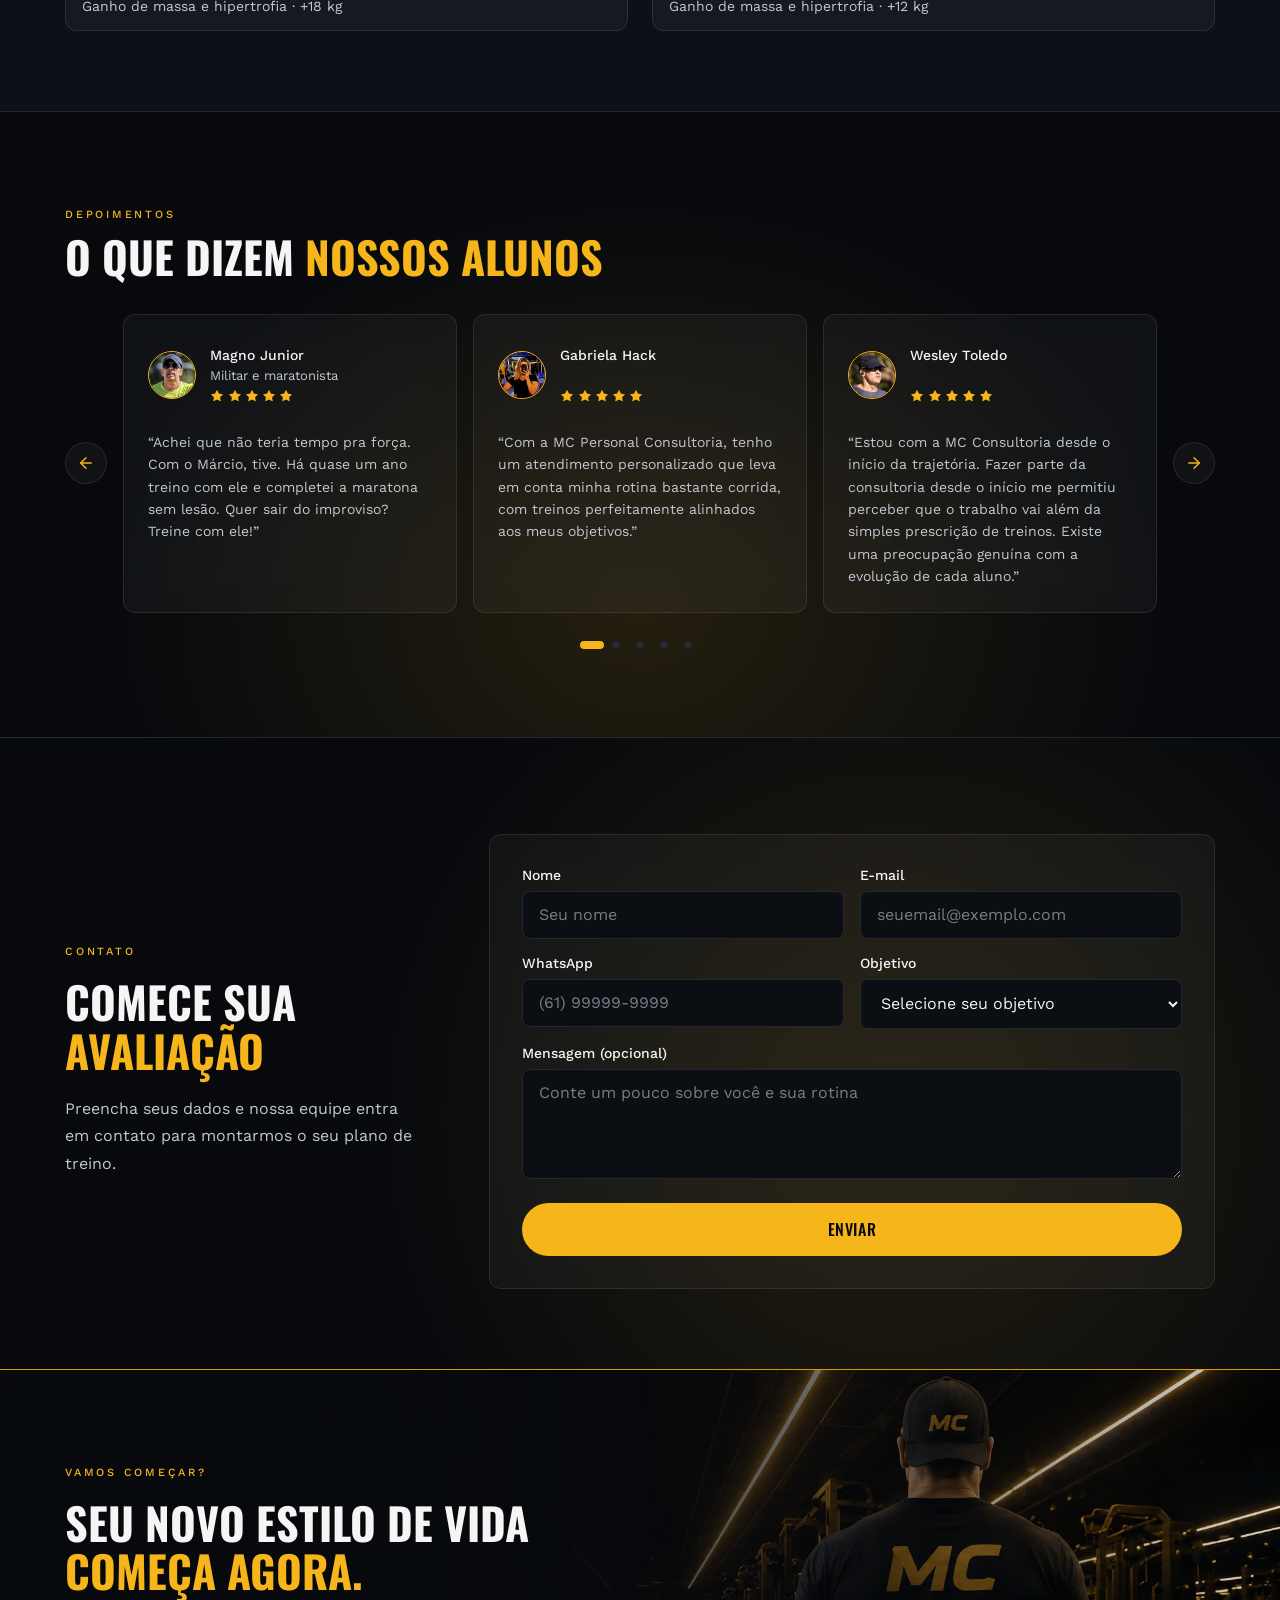
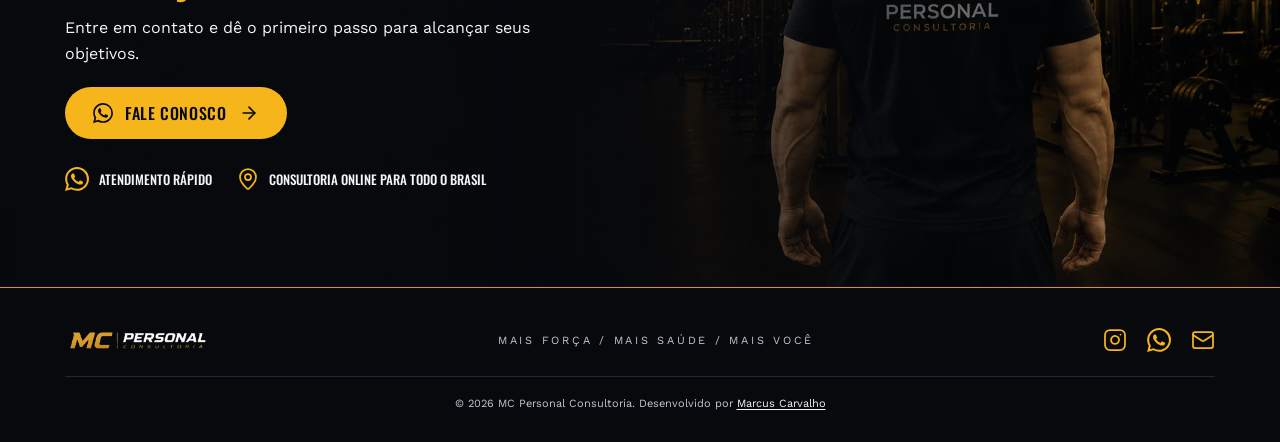
==== commit 6dd27954: "corrige acessibilidade apontada pelo Lighthouse - estrelas dos depoimentos com role="img" para o ari" ====
--- a/index.html
+++ b/index.html
@@ -395,19 +395,19 @@
                 <svg class="hero-cards-img" aria-hidden="true">
                   <use href="#icon-dumbbell" />
                 </svg>
-                <h3 class="hero-cards-item-title">Treinos personalizados</h3>
+                <h2 class="hero-cards-item-title">Treinos personalizados</h2>
               </div>
               <div class="hero-cards-item reveal">
                 <svg class="hero-cards-img" aria-hidden="true">
                   <use href="#icon-clipboard" />
                 </svg>
-                <h3 class="hero-cards-item-title">Acompanhamento constante</h3>
+                <h2 class="hero-cards-item-title">Acompanhamento constante</h2>
               </div>
               <div class="hero-cards-item reveal">
                 <svg class="hero-cards-img" aria-hidden="true">
                   <use href="#icon-trophy" />
                 </svg>
-                <h3 class="hero-cards-item-title">Resultados reais</h3>
+                <h2 class="hero-cards-item-title">Resultados reais</h2>
               </div>
             </div>
           </div>
@@ -729,7 +729,11 @@
                     <p class="testimonials-cards-item-role">
                       Militar e maratonista
                     </p>
-                    <div class="testimonials-cards-stars" aria-label="5 estrelas">
+                    <div
+                      class="testimonials-cards-stars"
+                      role="img"
+                      aria-label="5 estrelas"
+                    >
                       <svg class="testimonials-cards-img" aria-hidden="true">
                         <use href="#icon-star" />
                       </svg>
@@ -774,7 +778,11 @@
                     >
                       &nbsp;
                     </p>
-                    <div class="testimonials-cards-stars" aria-label="5 estrelas">
+                    <div
+                      class="testimonials-cards-stars"
+                      role="img"
+                      aria-label="5 estrelas"
+                    >
                       <svg class="testimonials-cards-img" aria-hidden="true">
                         <use href="#icon-star" />
                       </svg>
@@ -819,7 +827,11 @@
                     >
                       &nbsp;
                     </p>
-                    <div class="testimonials-cards-stars" aria-label="5 estrelas">
+                    <div
+                      class="testimonials-cards-stars"
+                      role="img"
+                      aria-label="5 estrelas"
+                    >
                       <svg class="testimonials-cards-img" aria-hidden="true">
                         <use href="#icon-star" />
                       </svg>
@@ -859,7 +871,11 @@
                     >
                       &nbsp;
                     </p>
-                    <div class="testimonials-cards-stars" aria-label="5 estrelas">
+                    <div
+                      class="testimonials-cards-stars"
+                      role="img"
+                      aria-label="5 estrelas"
+                    >
                       <svg class="testimonials-cards-img" aria-hidden="true">
                         <use href="#icon-star" />
                       </svg>
@@ -897,7 +913,11 @@
                     >
                       &nbsp;
                     </p>
-                    <div class="testimonials-cards-stars" aria-label="5 estrelas">
+                    <div
+                      class="testimonials-cards-stars"
+                      role="img"
+                      aria-label="5 estrelas"
+                    >
                       <svg class="testimonials-cards-img" aria-hidden="true">
                         <use href="#icon-star" />
                       </svg>
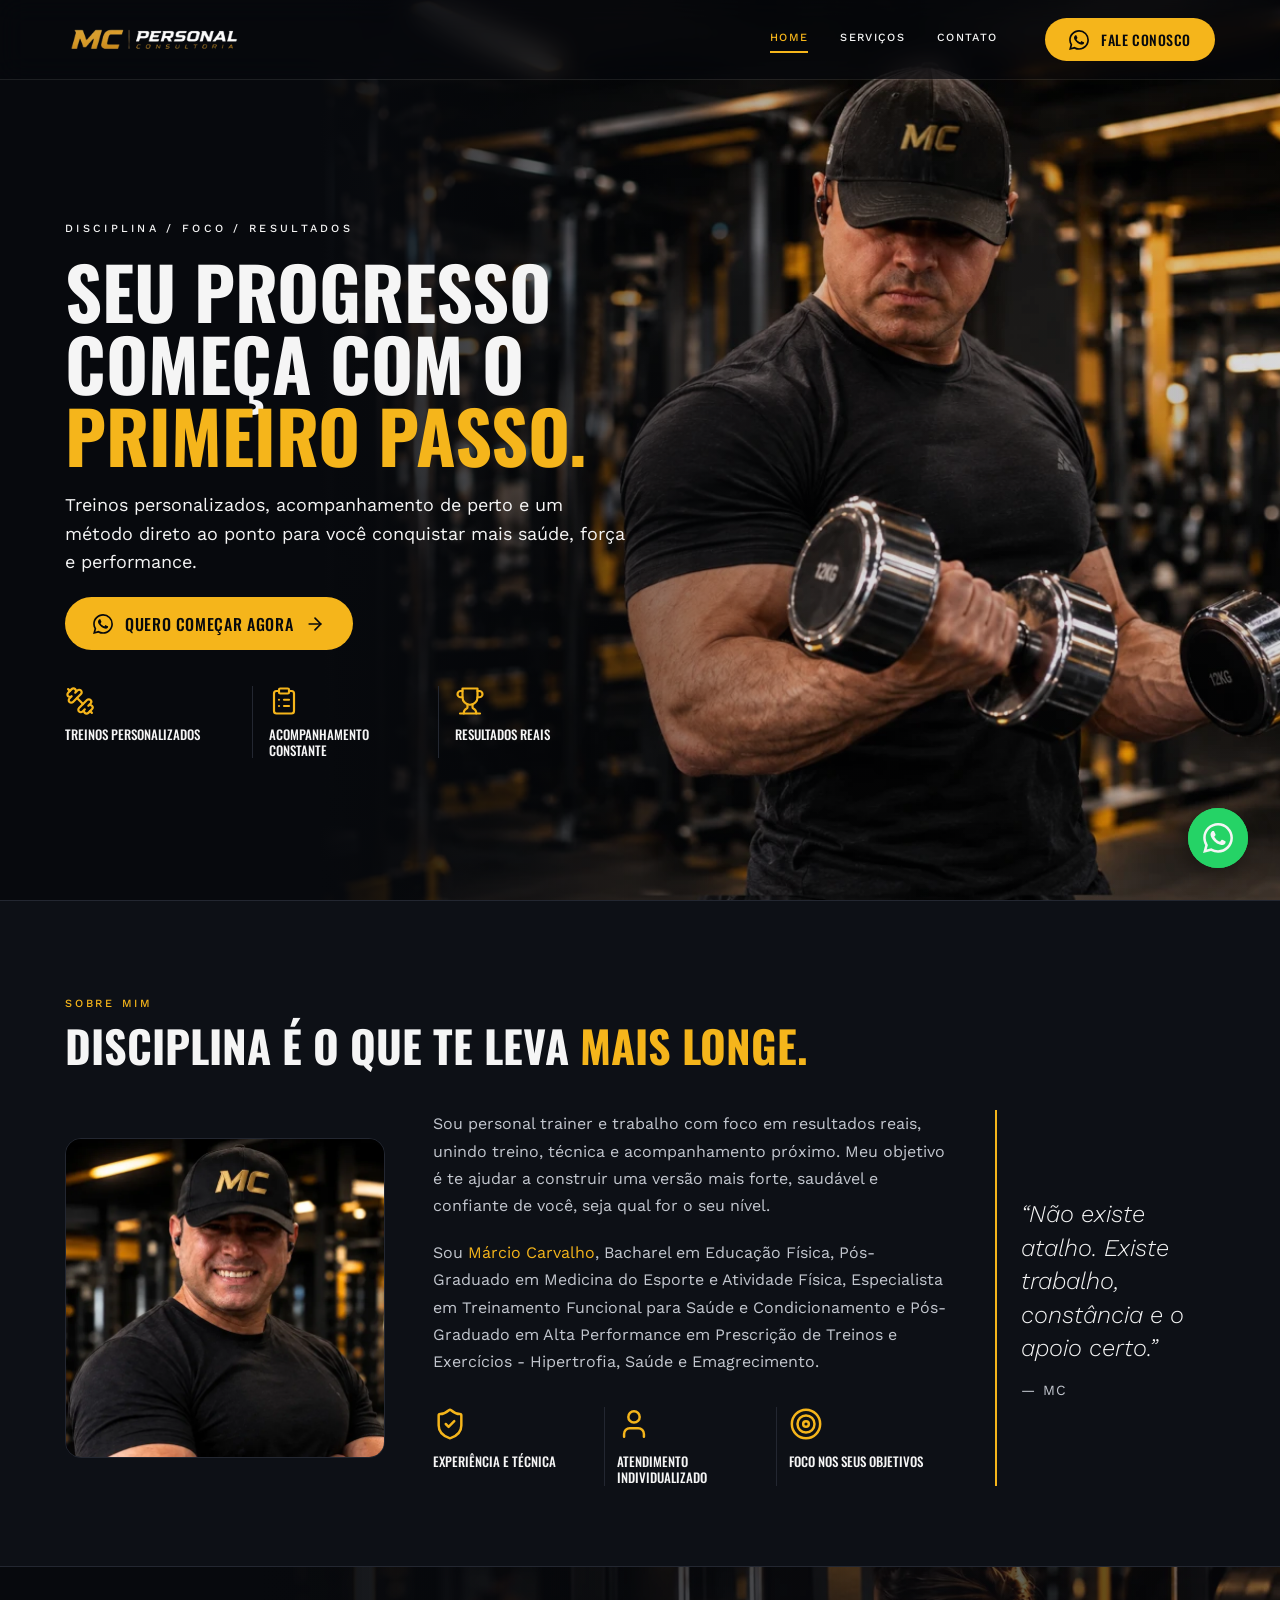
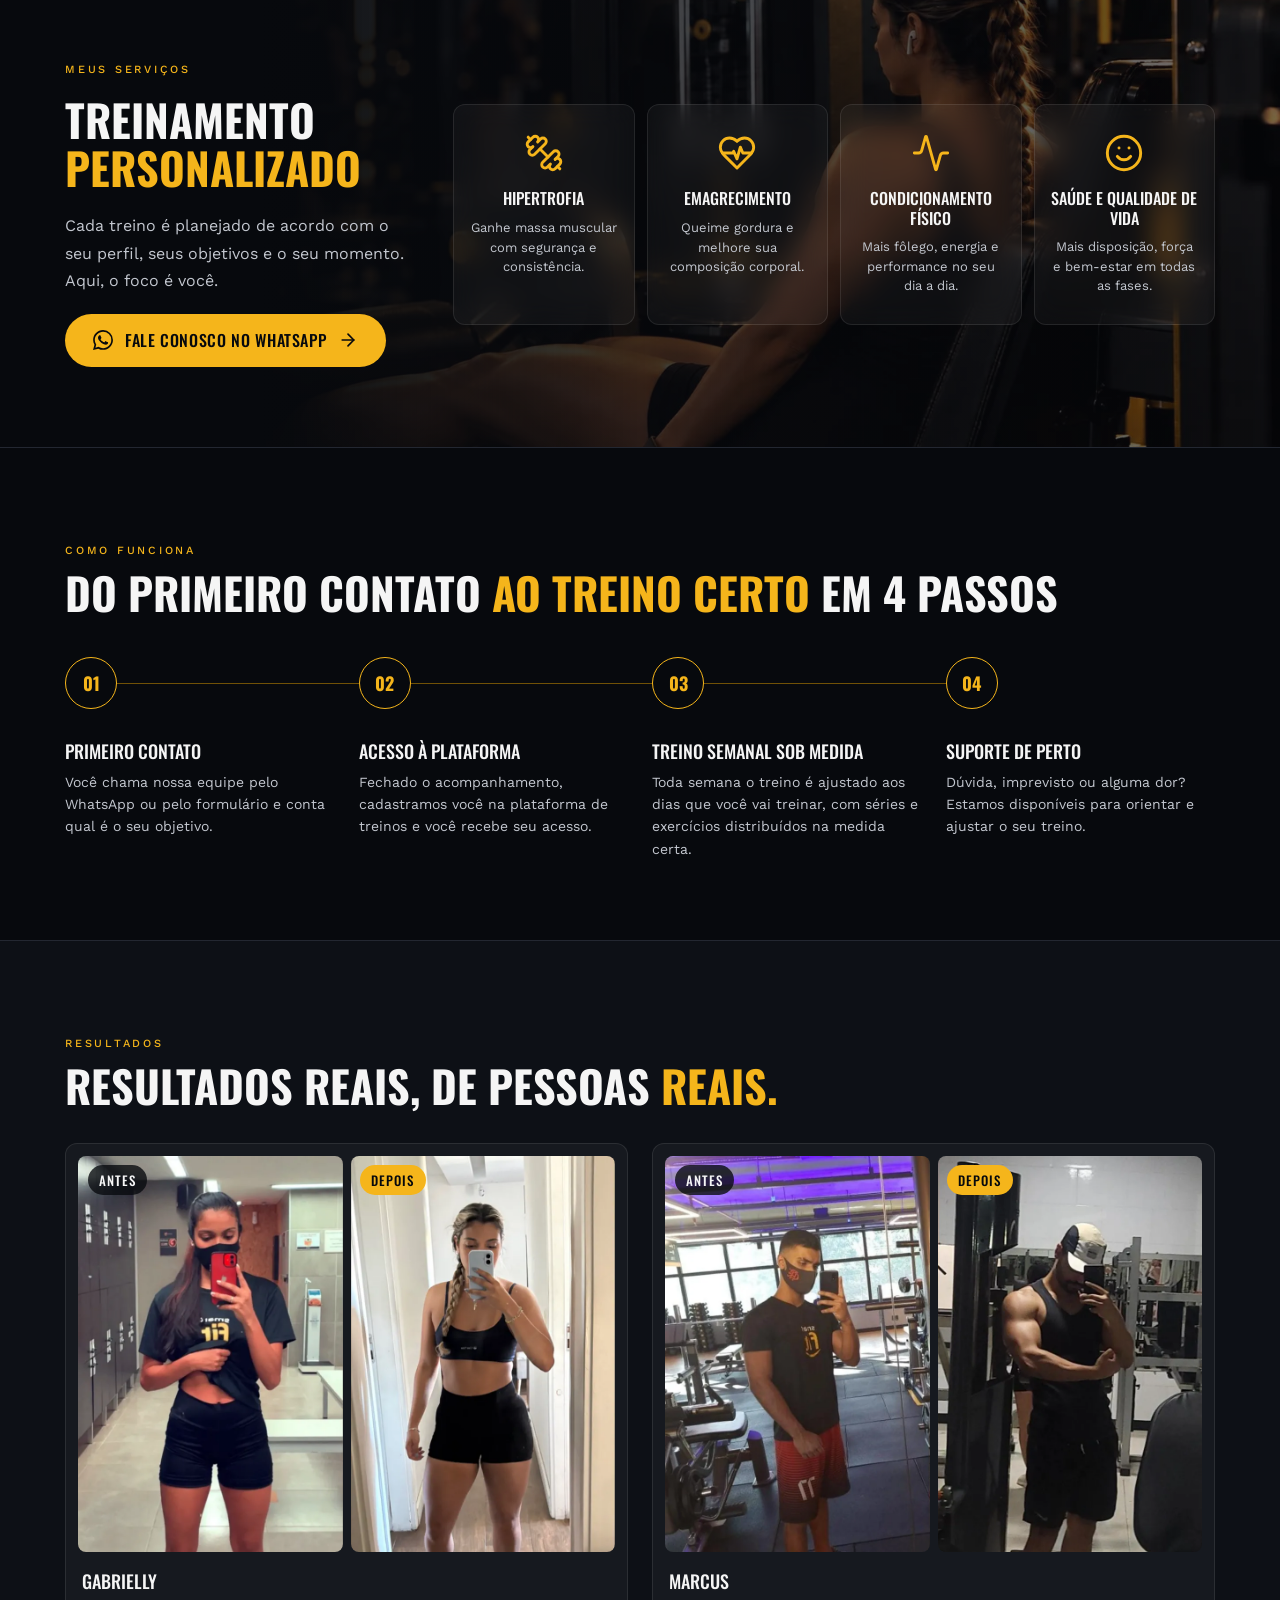
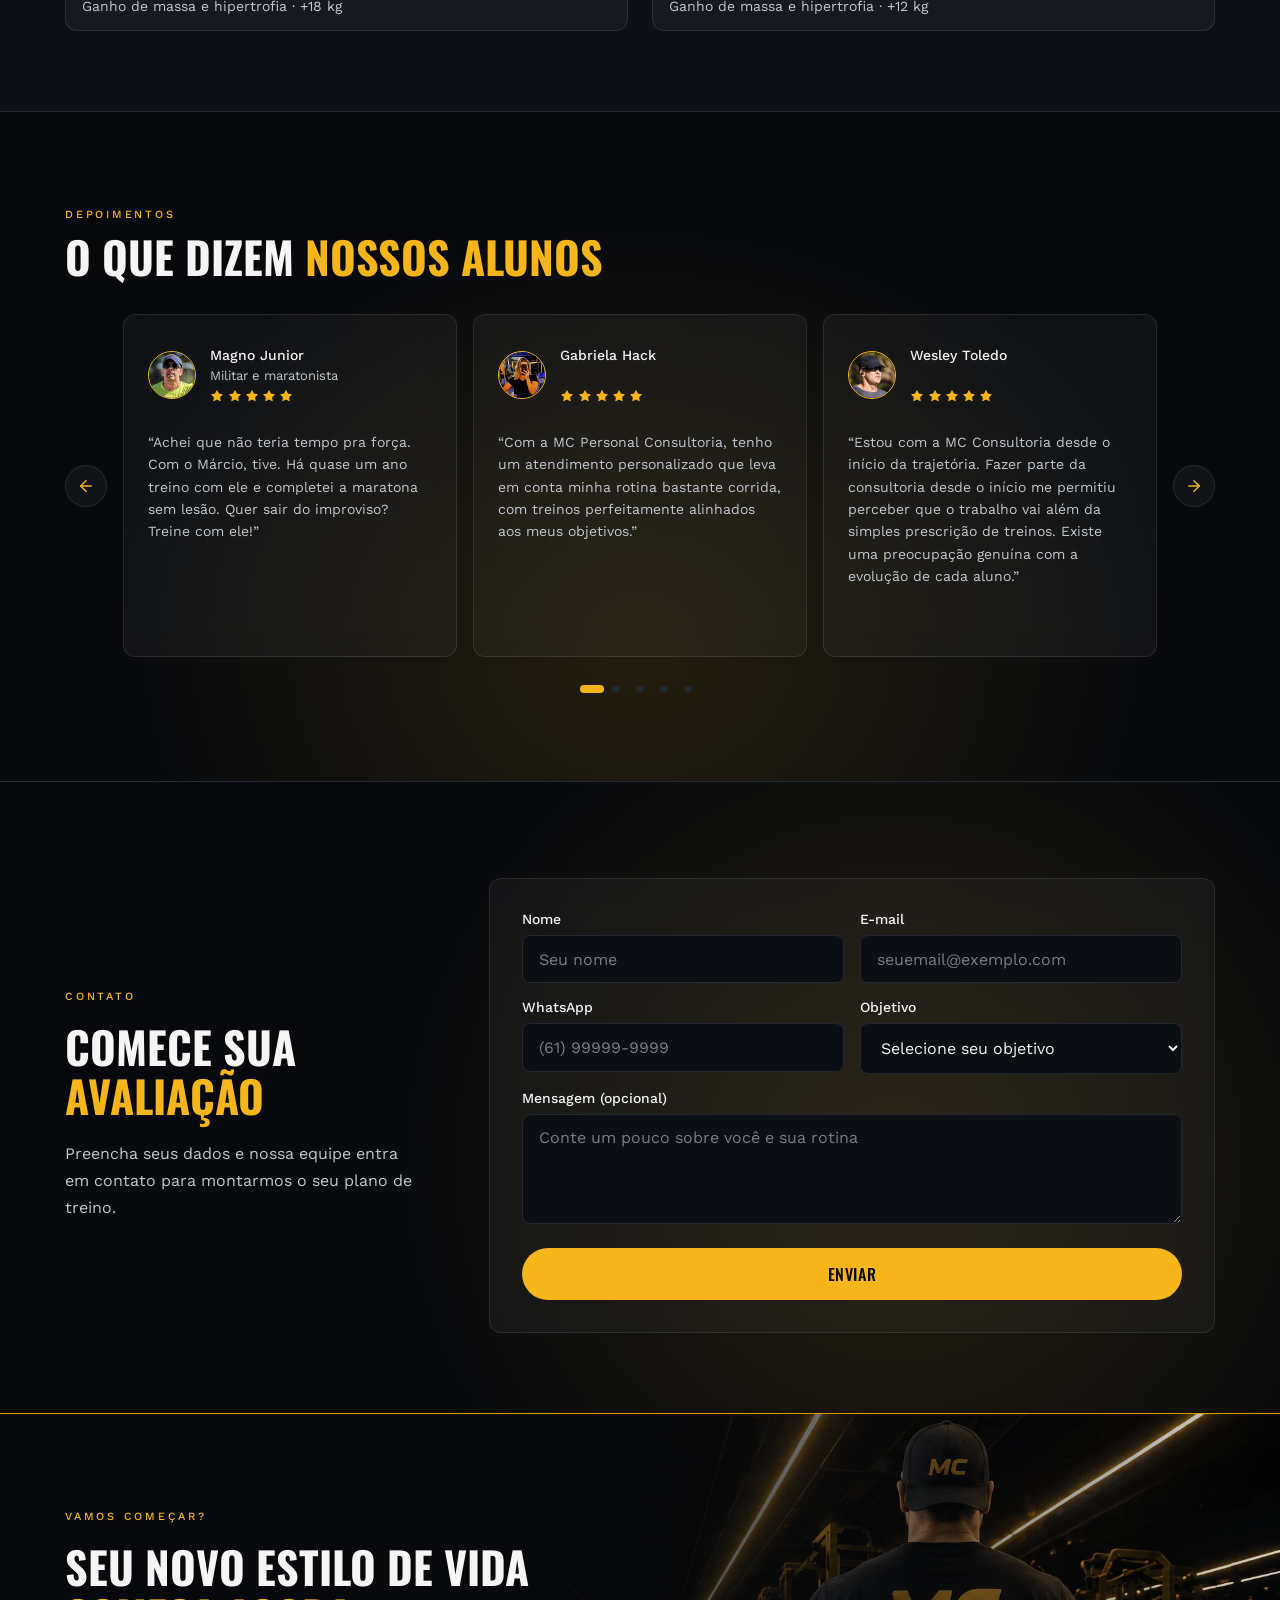
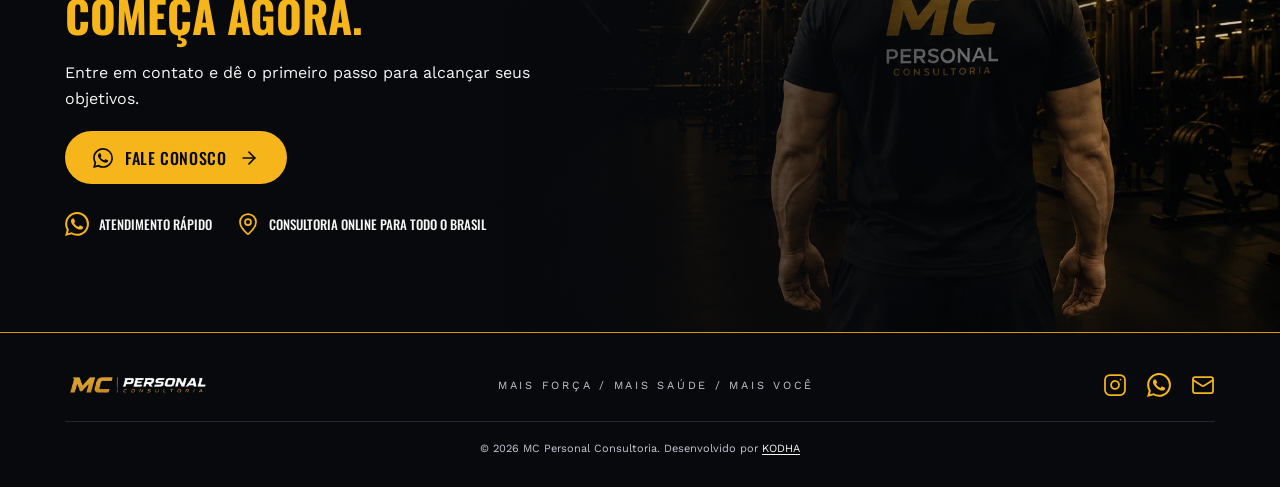
==== commit 363a1eff: "adiciona os depoimentos da Ana Carolina e do Raul Luis Dusi e credita a KODHA no rodapé Co-Authored-" ====
--- a/index.html
+++ b/index.html
@@ -857,14 +857,19 @@
                   preocupação genuína com a evolução de cada aluno.”
                 </p>
               </div>
-              <!-- placeholder: troque pela foto, nome e depoimento reais -->
               <div class="testimonials-cards-item reveal">
                 <div class="testimonials-cards-header">
-                  <span class="testimonials-cards-avatar" aria-hidden="true"
-                    >D</span
-                  >
+                  <img
+                    class="testimonials-cards-avatar"
+                    src="assets/testimonial-4.webp"
+                    alt="Ana Carolina"
+                    width="160"
+                    height="160"
+                    loading="lazy"
+                    decoding="async"
+                  />
                   <div class="testimonials-cards-item-copy">
-                    <h4 class="testimonials-cards-item-title">Nome da aluna</h4>
+                    <h4 class="testimonials-cards-item-title">Ana Carolina</h4>
                     <p
                       class="testimonials-cards-item-role testimonials-cards-item-role-empty"
                       aria-hidden="true"
@@ -895,18 +900,25 @@
                   </div>
                 </div>
                 <p class="testimonials-cards-item-text">
-                  “Espaço reservado para o depoimento de uma aluna. Substitua por
-                  um relato real antes de publicar.”
-                </p>
-              </div>
-              <!-- placeholder: troque pela foto, nome e depoimento reais -->
+                  “Amo treinar com o MC Personal Consultoria! Tenho treinos
+                  personalizados que atendem as minhas necessidades e respeitam
+                  os meus limites. É notável a evolução física, progressão de
+                  carga e aumento de condicionamento físico!”
+                </p>
+              </div>
               <div class="testimonials-cards-item reveal">
                 <div class="testimonials-cards-header">
-                  <span class="testimonials-cards-avatar" aria-hidden="true"
-                    >E</span
-                  >
+                  <img
+                    class="testimonials-cards-avatar"
+                    src="assets/testimonial-5.webp"
+                    alt="Raul Luis Dusi"
+                    width="160"
+                    height="160"
+                    loading="lazy"
+                    decoding="async"
+                  />
                   <div class="testimonials-cards-item-copy">
-                    <h4 class="testimonials-cards-item-title">Nome do aluno</h4>
+                    <h4 class="testimonials-cards-item-title">Raul Luis Dusi</h4>
                     <p
                       class="testimonials-cards-item-role testimonials-cards-item-role-empty"
                       aria-hidden="true"
@@ -937,8 +949,12 @@
                   </div>
                 </div>
                 <p class="testimonials-cards-item-text">
-                  “Espaço reservado para o depoimento de um aluno. Substitua por
-                  um relato real antes de publicar.”
+                  “Só tenho que agradecer por toda a paciência e cuidado que o
+                  Márcio tem comigo. O respeito aos meus limites e o foco na
+                  minha qualidade de vida fazem dele um profissional de saúde
+                  incrível. Sua sensibilidade para adaptar os exercícios à minha
+                  capacidade atual me dá muita segurança. Obrigado por me ajudar
+                  a envelhecer com saúde.”
                 </p>
               </div>
             </div>
@@ -1153,10 +1169,10 @@
         © 2026 MC Personal Consultoria. Desenvolvido por
         <a
           class="footer-rights-link"
-          href="https://www.instagram.com/carvalho0mrc/"
+          href="https://www.instagram.com/kodhaproject/"
           target="_blank"
           rel="noopener noreferrer"
-          >Marcus Carvalho</a
+          >KODHA</a
         >
       </p>
     </footer>
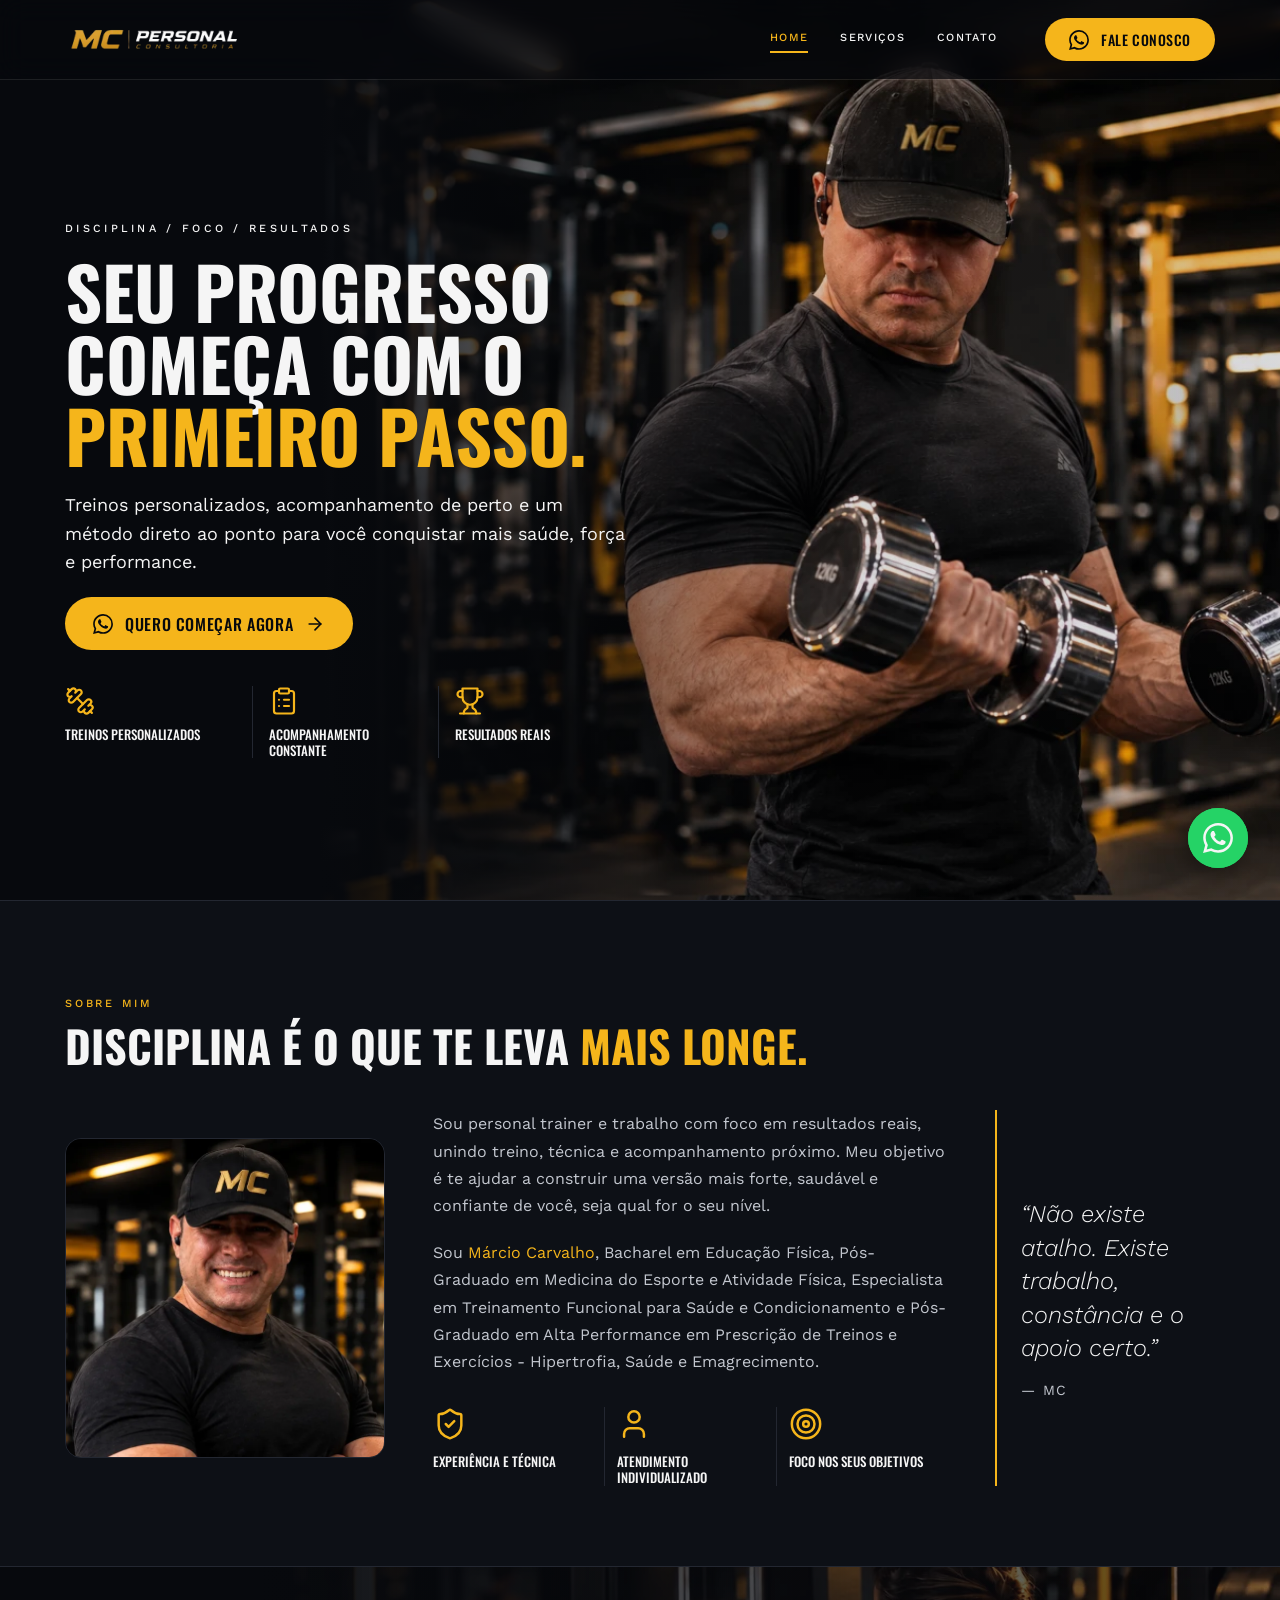
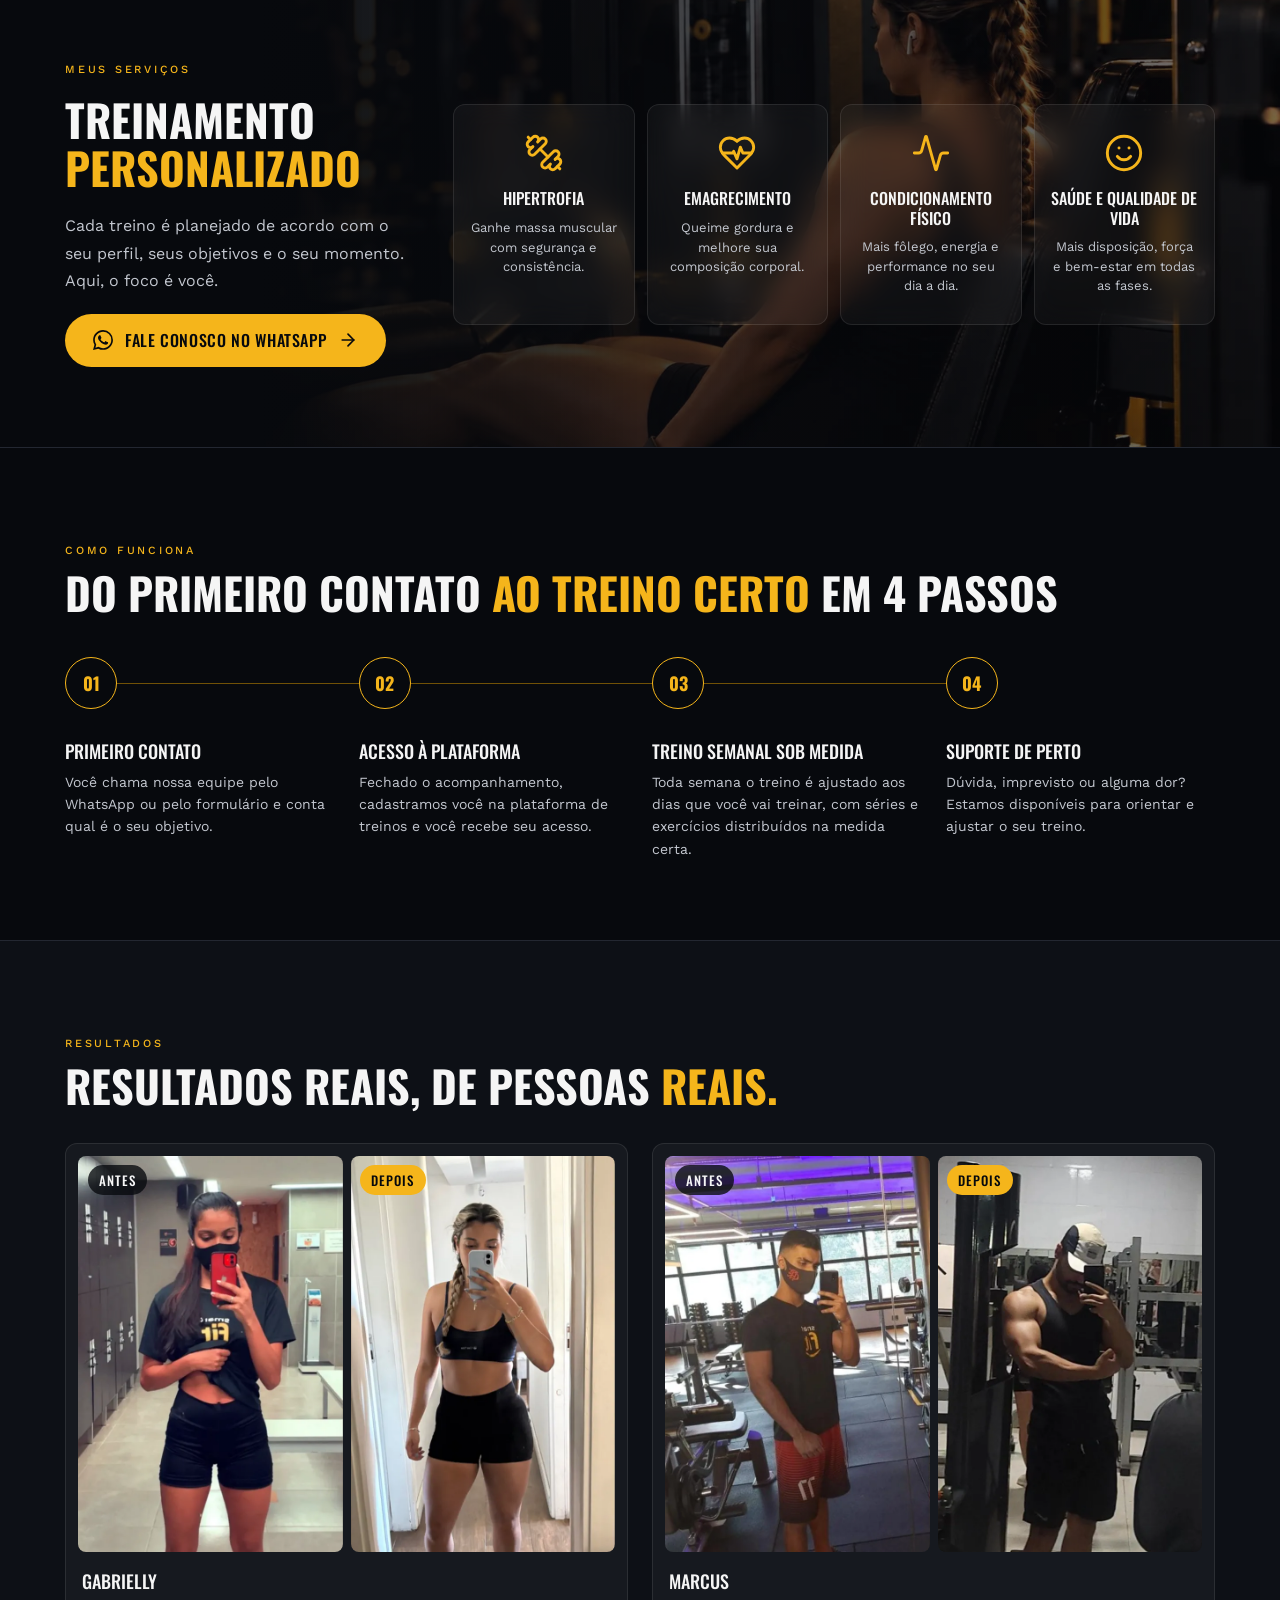
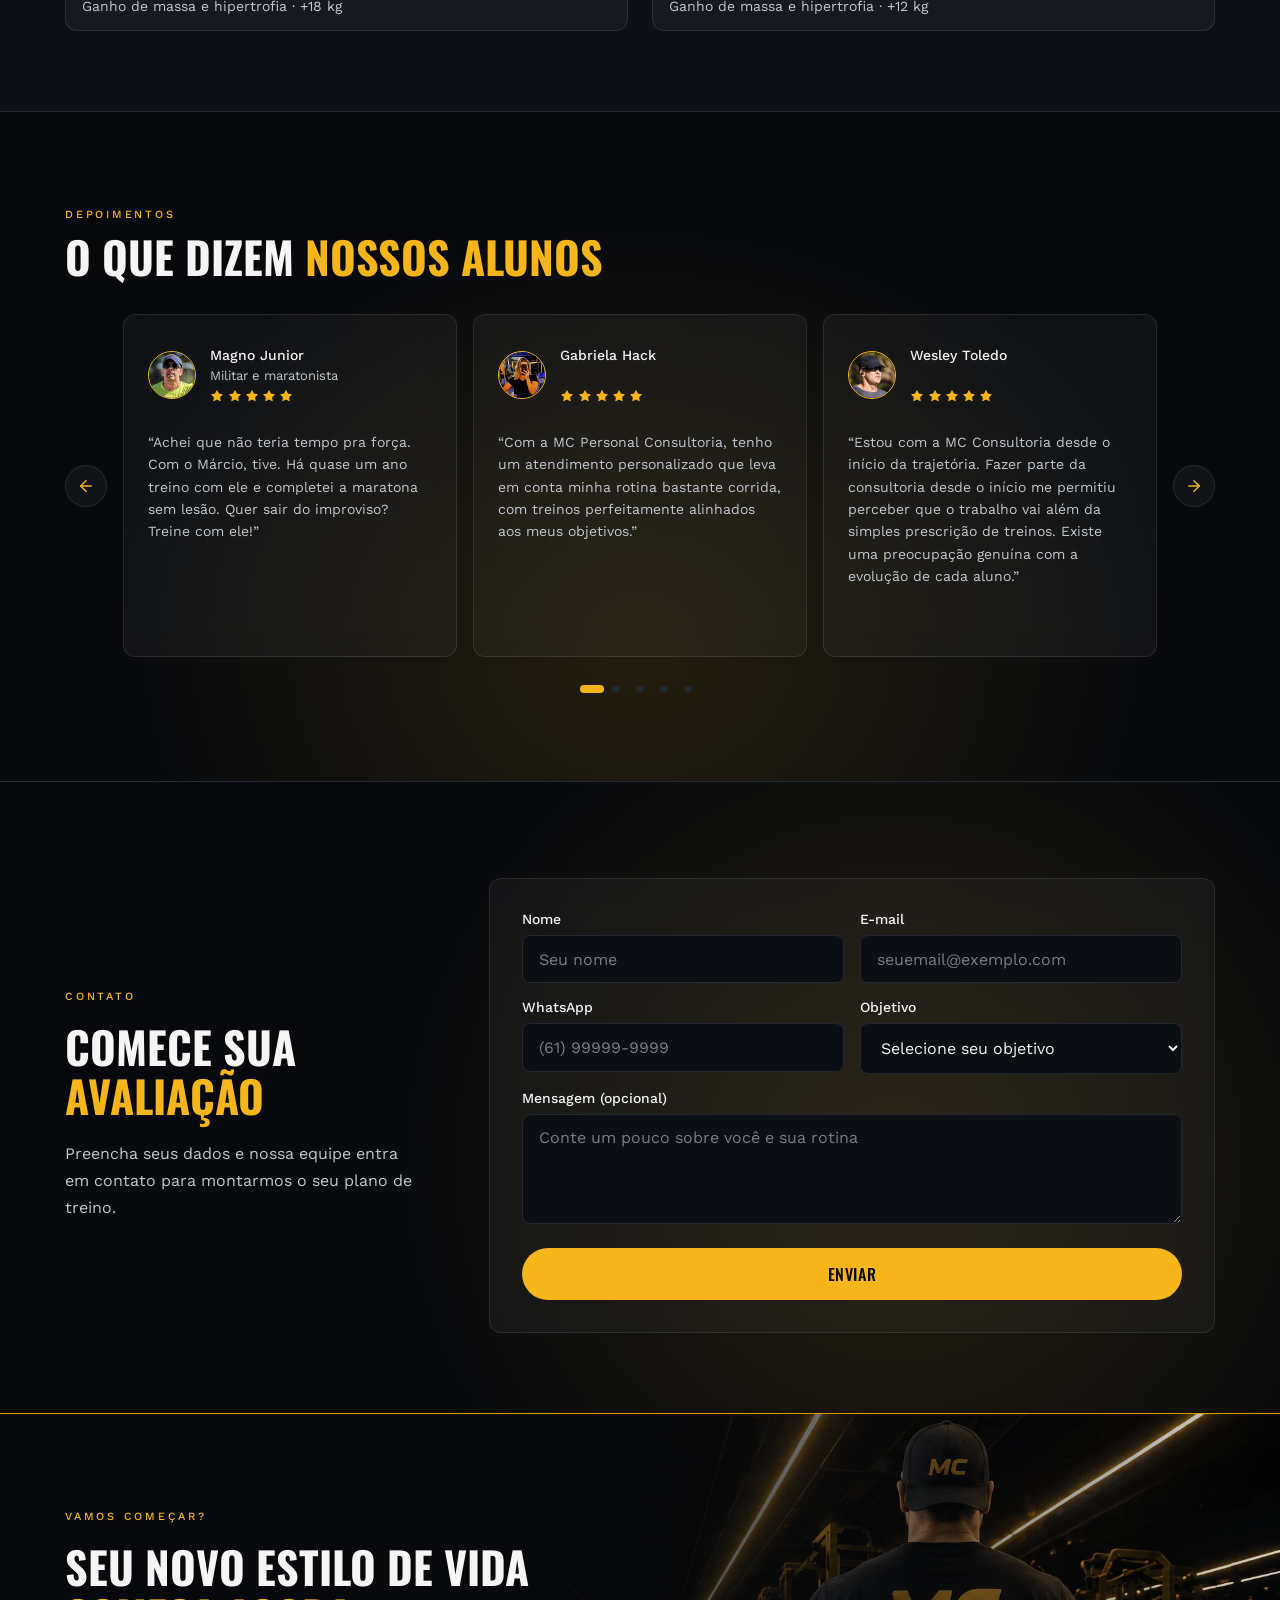
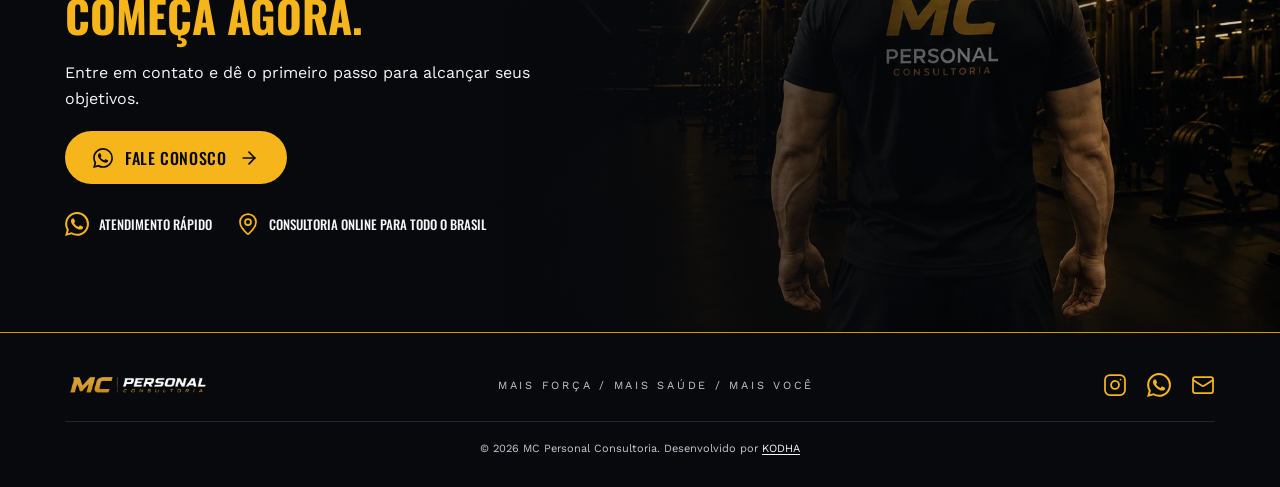
==== commit ff1fff4b: "acelera o carregamento no celular: preload do CSS e das fontes, logo menor e CSS da 404 fora da home" ====
--- a/index.html
+++ b/index.html
@@ -19,20 +19,20 @@
       property="og:description"
       content="Consultoria e treino online com Márcio Carvalho, personal trainer de Brasília. Treinos personalizados e acompanhamento de perto para todo o Brasil."
     />
-    <!-- URLs da Vercel: trocar quando o site tiver domínio próprio -->
-    <meta property="og:url" content="https://mcpersonal.vercel.app/" />
+    <!-- URLs absolutas do domínio próprio: se o domínio mudar, trocar aqui, no sitemap.xml e no robots.txt -->
+    <meta property="og:url" content="https://mcpersonalconsultoria.com.br/" />
     <meta
       property="og:image"
-      content="https://mcpersonal.vercel.app/assets/og-image.jpg"
+      content="https://mcpersonalconsultoria.com.br/assets/og-image.jpg"
     />
     <meta property="og:image:width" content="1200" />
     <meta property="og:image:height" content="630" />
     <meta
       property="og:image:alt"
-      content="Márcio Carvalho, personal trainer, treinando com halteres na academia"
+      content="Márcio Carvalho treinando com halteres ao lado da frase Seu progresso começa com o primeiro passo"
     />
     <meta name="twitter:card" content="summary_large_image" />
-    <link rel="canonical" href="https://mcpersonal.vercel.app/" />
+    <link rel="canonical" href="https://mcpersonalconsultoria.com.br/" />
     <link rel="icon" href="assets/favicon.png" />
     <!-- a foto do hero está no CSS e só seria achada depois da cadeia de @import; o preload antecipa -->
     <link
@@ -45,6 +45,14 @@
     <!-- abre a conexão com o Google Fonts antes de o global.css pedir as fontes -->
     <link rel="preconnect" href="https://fonts.googleapis.com" />
     <link rel="preconnect" href="https://fonts.gstatic.com" crossorigin />
+    <!-- o style.css chama o global.css, que chama as fontes: o preload baixa os dois junto com o style.css
+         em vez de esperar a fila de @import (o endereço das fontes precisa ser igual ao do global.css) -->
+    <link rel="preload" href="css/global.css" as="style" />
+    <link
+      rel="preload"
+      href="https://fonts.googleapis.com/css2?family=Oswald:wght@500;600;700&family=Work+Sans:wght@300;400;500;600&display=swap"
+      as="style"
+    />
     <link rel="stylesheet" href="css/style.css" />
     <title>
       Personal Trainer Online | MC Personal Consultoria - Márcio Carvalho
@@ -56,9 +64,9 @@
         "@type": "ProfessionalService",
         "name": "MC Personal Consultoria",
         "description": "Consultoria e treino online com personal trainer: treinos personalizados, ajustados toda semana à rotina do aluno, com acompanhamento de perto.",
-        "url": "https://mcpersonal.vercel.app/",
-        "image": "https://mcpersonal.vercel.app/assets/og-image.jpg",
-        "logo": "https://mcpersonal.vercel.app/assets/logo.webp",
+        "url": "https://mcpersonalconsultoria.com.br/",
+        "image": "https://mcpersonalconsultoria.com.br/assets/og-image.jpg",
+        "logo": "https://mcpersonalconsultoria.com.br/assets/logo.webp",
         "telephone": "+55 61 8148-2244",
         "email": "mcpersonalconsultoria@gmail.com",
         "address": {
--- a/css/global.css
+++ b/css/global.css
@@ -0,0 +1,247 @@
+@import url("https://fonts.googleapis.com/css2?family=Oswald:wght@500;600;700&family=Work+Sans:wght@300;400;500;600&display=swap");
+
+:root {
+  /* ========================================CORES======================================== */
+
+  --primary-color: #f5b51b;
+  --primary-hover: #d99a00;
+  --secondary-hover: #2a2108;
+  --background-color: #07090d;
+  --secondary-background: #0d1016;
+  --card-color: #11141b;
+  --inputs-color: #0b0e13;
+  --border-color: #232731;
+  --overlay-color: rgba(7, 9, 13, 0.96);
+  --overlay-medium-color: rgba(7, 9, 13, 0.78);
+  --overlay-soft-color: rgba(7, 9, 13, 0.55);
+  --overlay-light-color: rgba(7, 9, 13, 0.15);
+  --whatsapp-color: #25d366;
+  --whatsapp-hover: #1da851;
+  --shadow-color: rgba(0, 0, 0, 0.4);
+  --glass-color: rgba(255, 255, 255, 0.04);
+  --glass-hover-color: rgba(255, 255, 255, 0.07);
+  --glass-border-color: rgba(255, 255, 255, 0.09);
+  --glass-header-color: rgba(7, 9, 13, 0.55);
+  --glow-color: rgba(245, 181, 27, 0.12);
+
+  --title-color: #f5f5f5;
+  --text-color: #c3c7cf;
+  --icons-color: #f5b51b;
+
+  /*========================================TAMANHOS======================================== */
+
+  --fs-sm: 0.6875rem;
+  --fs-card: 0.8125rem;
+  --fs-detail: 0.875rem;
+  --fs-base: 1rem;
+  --fs-header-tablet: 1.125rem;
+  --fs-header-desktop: 1.5rem;
+  --fs-g: 2rem;
+  --fs-title: 2.75rem;
+  --fs-hero-tablet: 3.5rem;
+  --fs-xg: 4.5rem;
+
+  /*========================================FONTE======================================== */
+  --ftitle: "Oswald", sans-serif;
+  --ftexts: "Work Sans", sans-serif;
+
+  /*========================================PESO======================================== */
+  --title-weight: 700;
+  --text-weight: 400;
+  --menu-text-weight: 500;
+  --light-weight: 300;
+
+  /*========================================LAYOUT======================================== */
+
+  --container-width: 1150px;
+  --header-height: 5rem;
+  --glass-blur: 14px;
+}
+* {
+  margin: 0;
+  padding: 0;
+  box-sizing: border-box;
+}
+html {
+  scroll-behavior: smooth;
+}
+section[id] {
+  scroll-margin-top: var(--header-height);
+}
+body {
+  background-color: var(--background-color);
+  font-family: var(--ftexts);
+  color: var(--text-color);
+}
+main {
+  display: flex;
+  flex-direction: column;
+}
+a {
+  text-decoration: none;
+  color: var(--title-color);
+}
+/* as <img> têm width/height no HTML para reservar espaço; a altura real segue a largura do CSS */
+img {
+  height: auto;
+}
+/* contorno visível para quem navega pelo teclado (Tab); os campos do formulário já ganham borda dourada no contact.css */
+a:focus-visible,
+button:focus-visible {
+  outline: 2px solid var(--primary-color);
+  outline-offset: 3px;
+}
+.destaque {
+  color: var(--primary-color);
+}
+/* sprite com os ícones da página: não aparece, só serve de fonte para os <use> */
+.icons {
+  display: none;
+}
+.section-title {
+  font-family: var(--ftexts);
+  font-size: var(--fs-sm);
+  font-weight: var(--menu-text-weight);
+  color: var(--primary-color);
+  letter-spacing: 0.25em;
+}
+.section-headline {
+  font-family: var(--ftitle);
+  font-size: var(--fs-g);
+  font-weight: var(--title-weight);
+  color: var(--title-color);
+  line-height: 1.1;
+  text-transform: uppercase;
+}
+.primary-button {
+  display: inline-flex;
+  align-items: center;
+  justify-content: center;
+  gap: 0.75rem;
+  padding: 0.9rem 1.75rem;
+  border: none;
+  border-radius: 3rem;
+  background-color: var(--primary-color);
+  font-family: var(--ftitle);
+  font-size: var(--fs-base);
+  font-weight: var(--menu-text-weight);
+  color: var(--background-color);
+  text-transform: uppercase;
+  letter-spacing: 0.04em;
+  cursor: pointer;
+  transition: all 0.3s;
+}
+.primary-button:hover {
+  background-color: var(--primary-hover);
+  transform: scale(1.05);
+}
+.button-icon {
+  width: 20px;
+  height: 20px;
+  flex-shrink: 0;
+}
+/* botão do WhatsApp fixo no canto, visível em toda a página */
+.whatsapp-float {
+  display: flex;
+  align-items: center;
+  justify-content: center;
+  position: fixed;
+  right: 1.25rem;
+  bottom: 1.25rem;
+  z-index: 900;
+  width: 56px;
+  height: 56px;
+  border-radius: 50%;
+  background-color: var(--whatsapp-color);
+  color: var(--title-color);
+  box-shadow: 0 0.5rem 1.5rem var(--shadow-color);
+  transition: all 0.3s;
+}
+.whatsapp-float:hover {
+  background-color: var(--whatsapp-hover);
+  transform: scale(1.1);
+}
+/* pulso: um anel verde sai do botão e some, a cada 3s, para chamar atenção sem mexer no botão */
+.whatsapp-float::before {
+  content: "";
+  position: absolute;
+  inset: 0;
+  z-index: -1;
+  border-radius: 50%;
+  background-color: var(--whatsapp-color);
+  animation: pulso 3s ease-out infinite;
+}
+@keyframes pulso {
+  0% {
+    opacity: 0.6;
+    transform: scale(1);
+  }
+  /* o anel cresce e some no primeiro terço; no resto do ciclo fica parado, invisível */
+  35%,
+  100% {
+    opacity: 0;
+    transform: scale(1.7);
+  }
+}
+.whatsapp-float-img {
+  width: 30px;
+  height: 30px;
+}
+.reveal {
+  opacity: 0;
+  transform: translateY(24px);
+  transition:
+    opacity 0.6s ease,
+    transform 0.6s ease;
+}
+.reveal.visivel {
+  opacity: 1;
+  transform: translateY(0);
+}
+/* variação: entra deslizando pela esquerda em vez de subir */
+.reveal.reveal-left {
+  transition-duration: 0.8s;
+  transform: translateX(-60px);
+}
+.reveal.reveal-left.visivel {
+  transform: translateX(0);
+}
+/* variação: entra deslizando pela direita */
+.reveal.reveal-right {
+  transition-duration: 0.8s;
+  transform: translateX(60px);
+}
+.reveal.reveal-right.visivel {
+  transform: translateX(0);
+}
+@media (prefers-reduced-motion: reduce) {
+  html {
+    scroll-behavior: auto;
+  }
+  .reveal,
+  .reveal.reveal-left,
+  .reveal.reveal-right {
+    transition: none;
+    opacity: 1;
+    transform: none;
+  }
+  .whatsapp-float::before {
+    animation: none;
+    opacity: 0;
+  }
+}
+/*==========tablet==========*/
+@media screen and (min-width: 768px) {
+  .section-headline {
+    font-size: var(--fs-title);
+  }
+}
+/*==========desktop==========*/
+@media screen and (min-width: 1024px) {
+  .whatsapp-float {
+    right: 2rem;
+    bottom: 2rem;
+    width: 60px;
+    height: 60px;
+  }
+}
